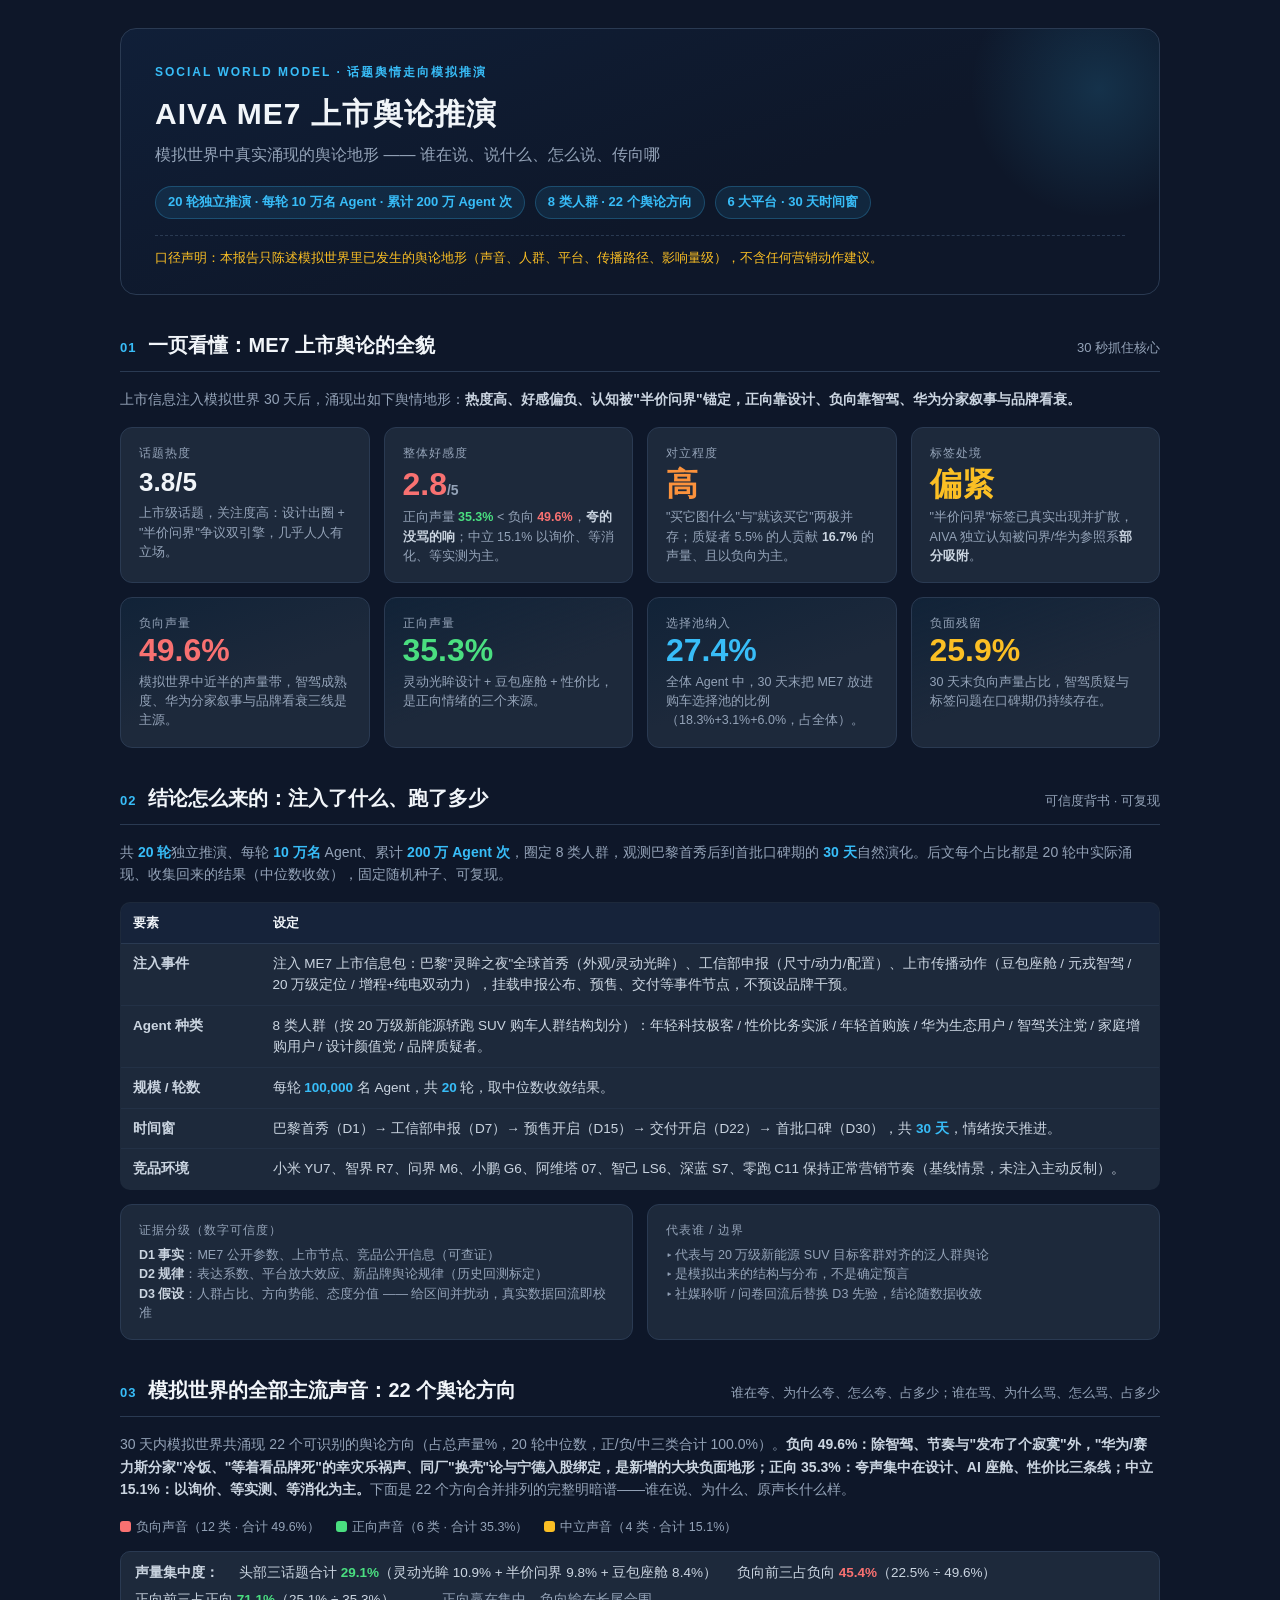
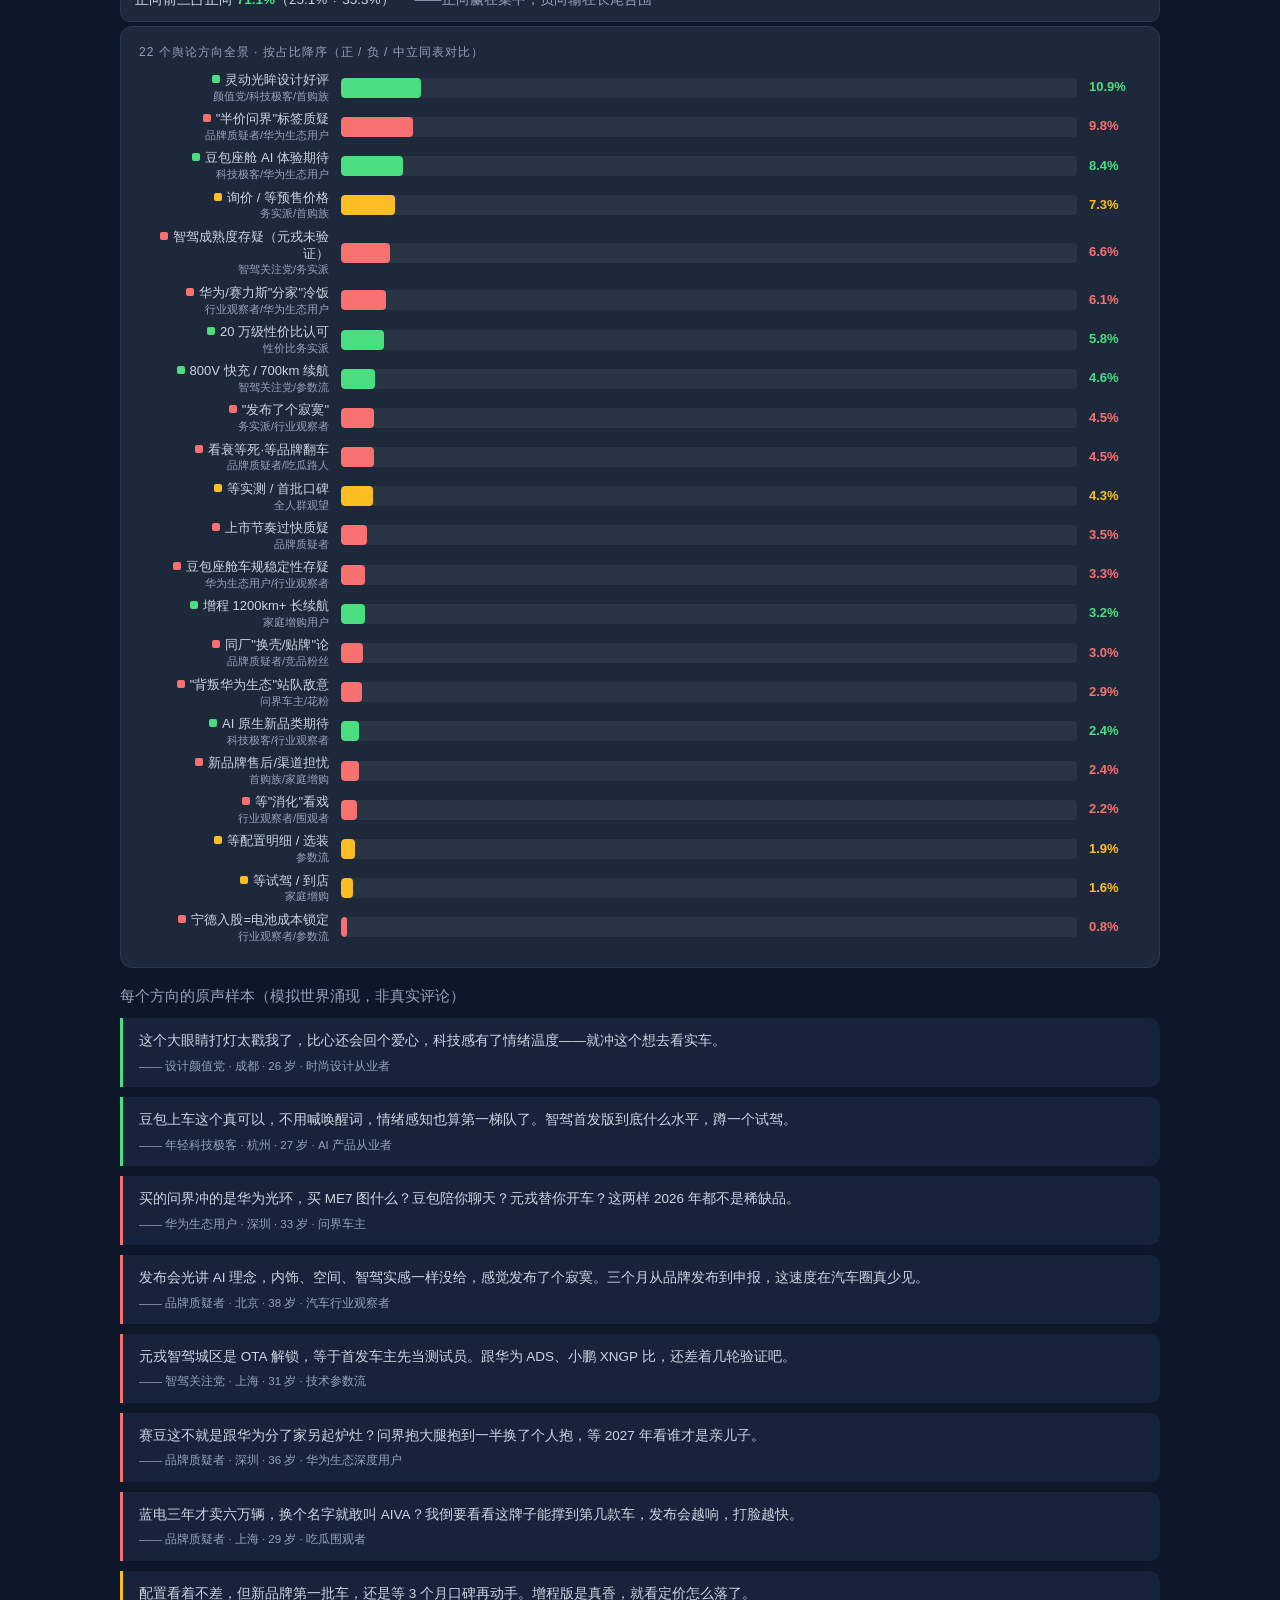
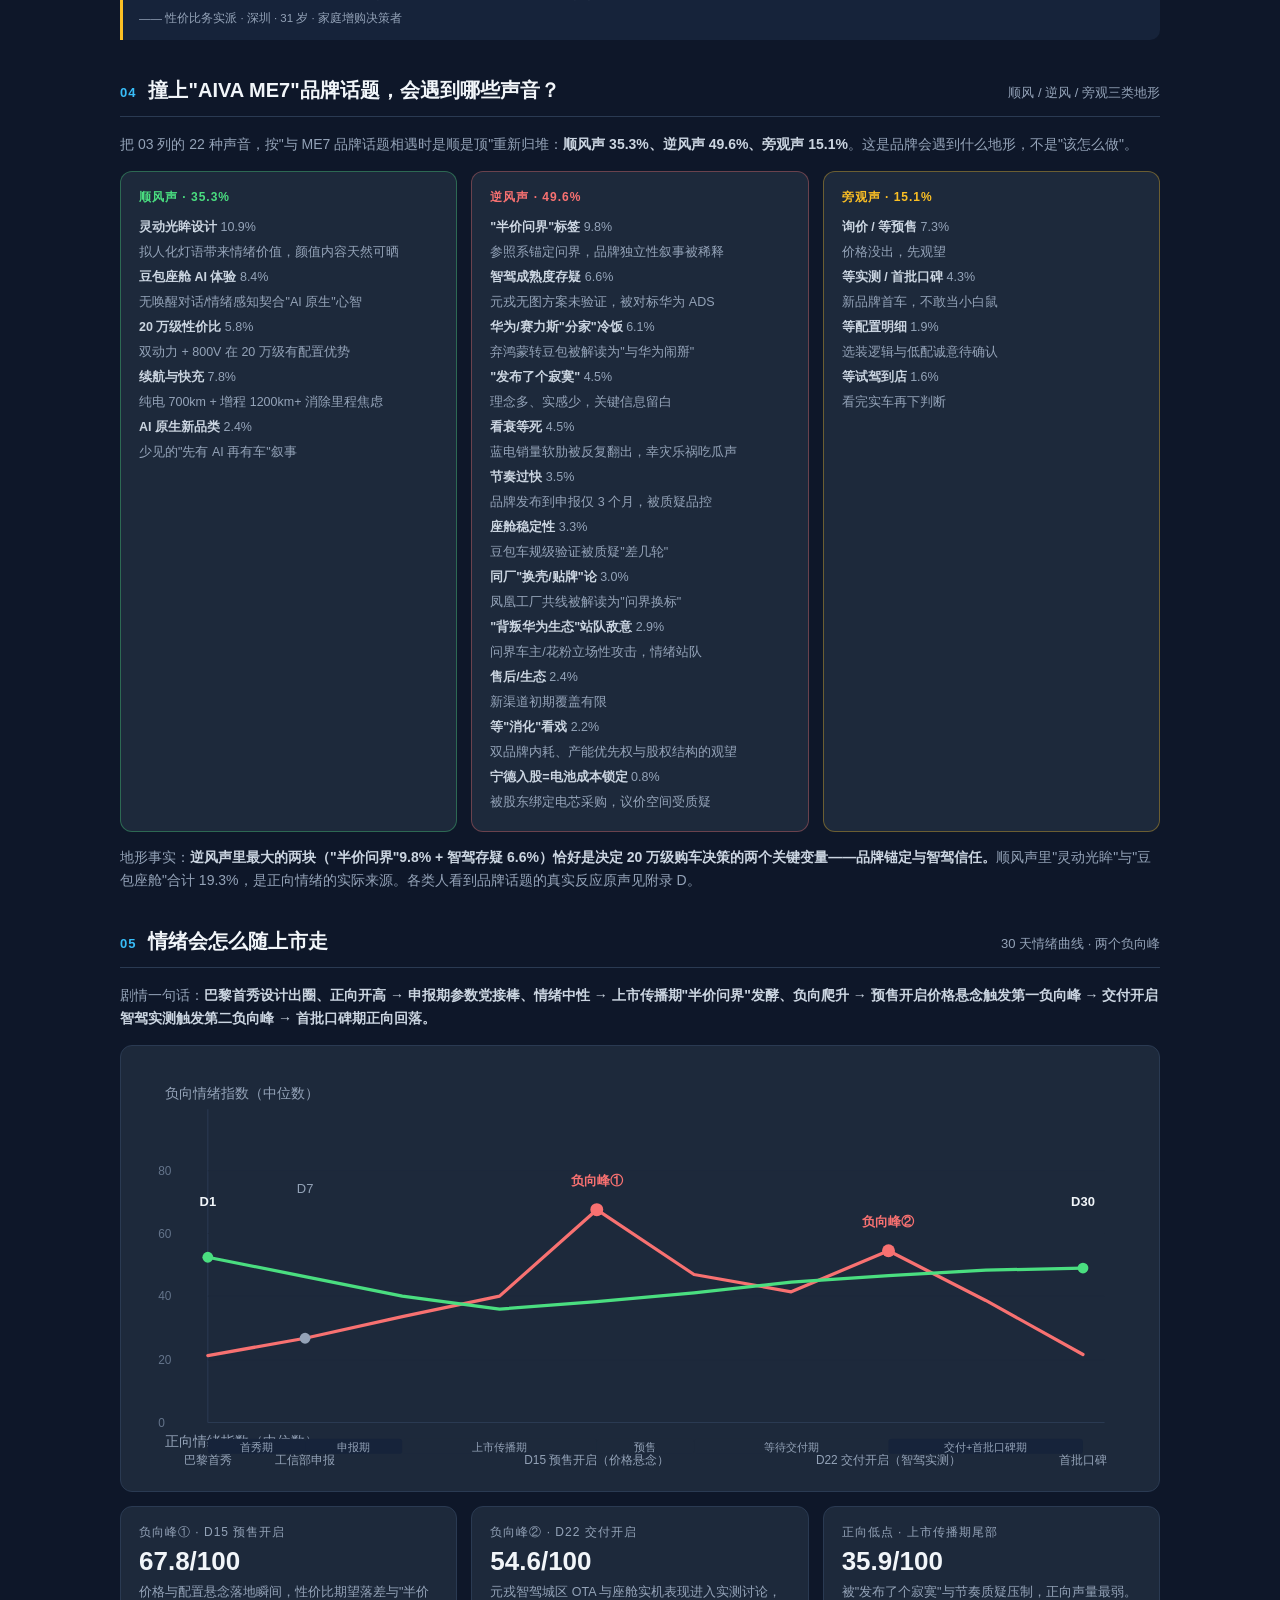
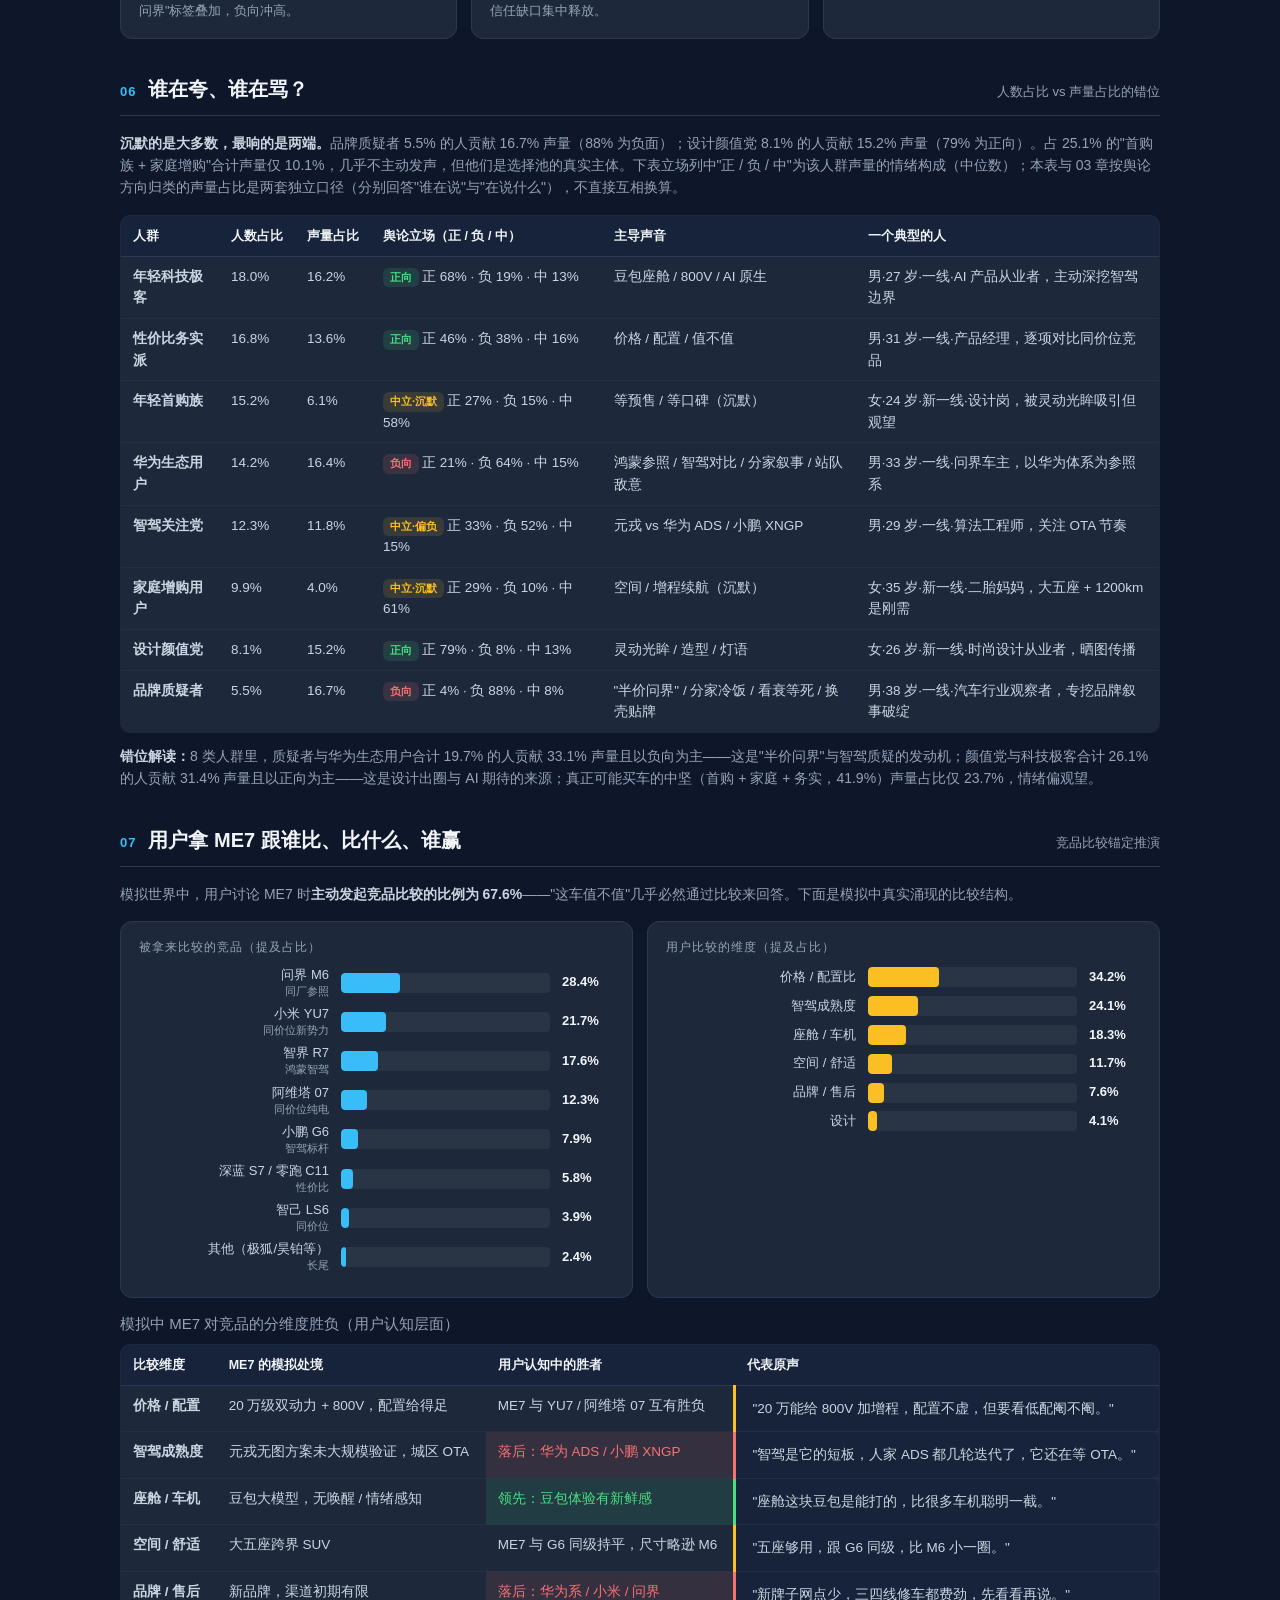
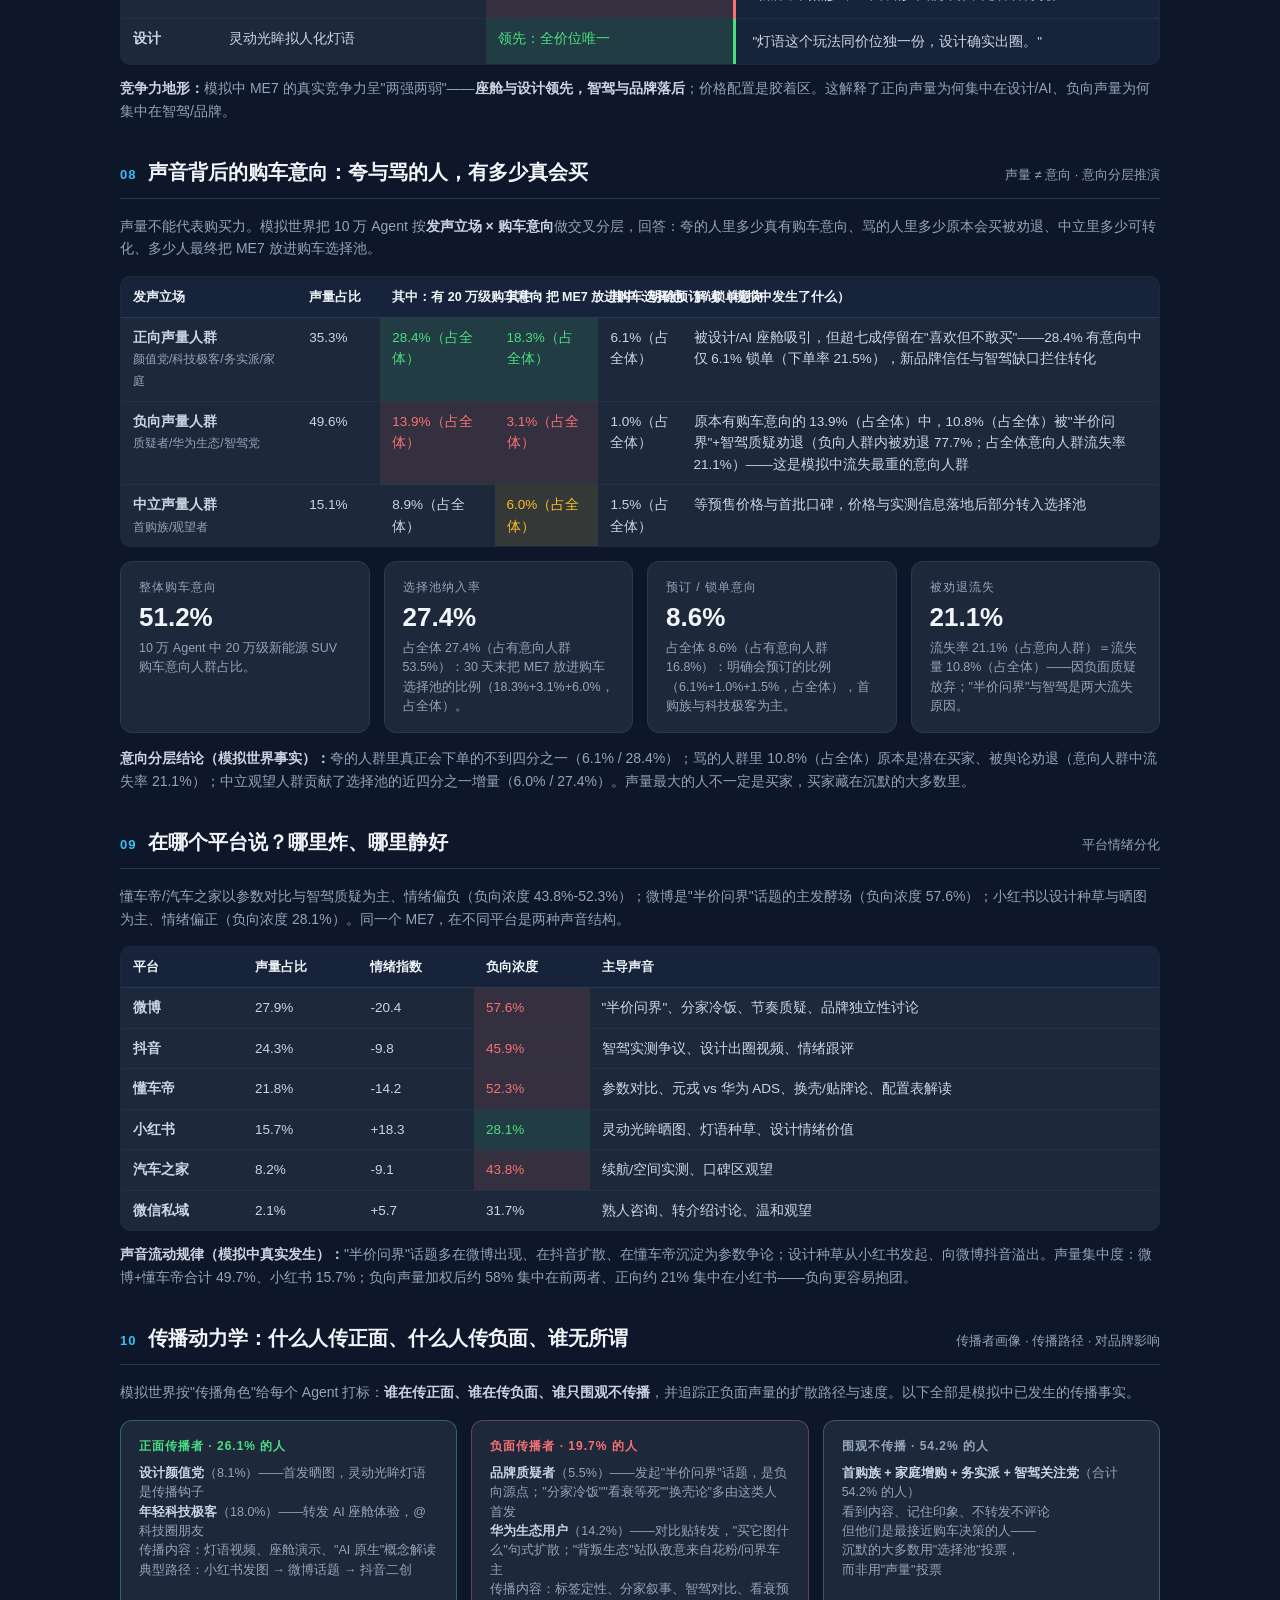
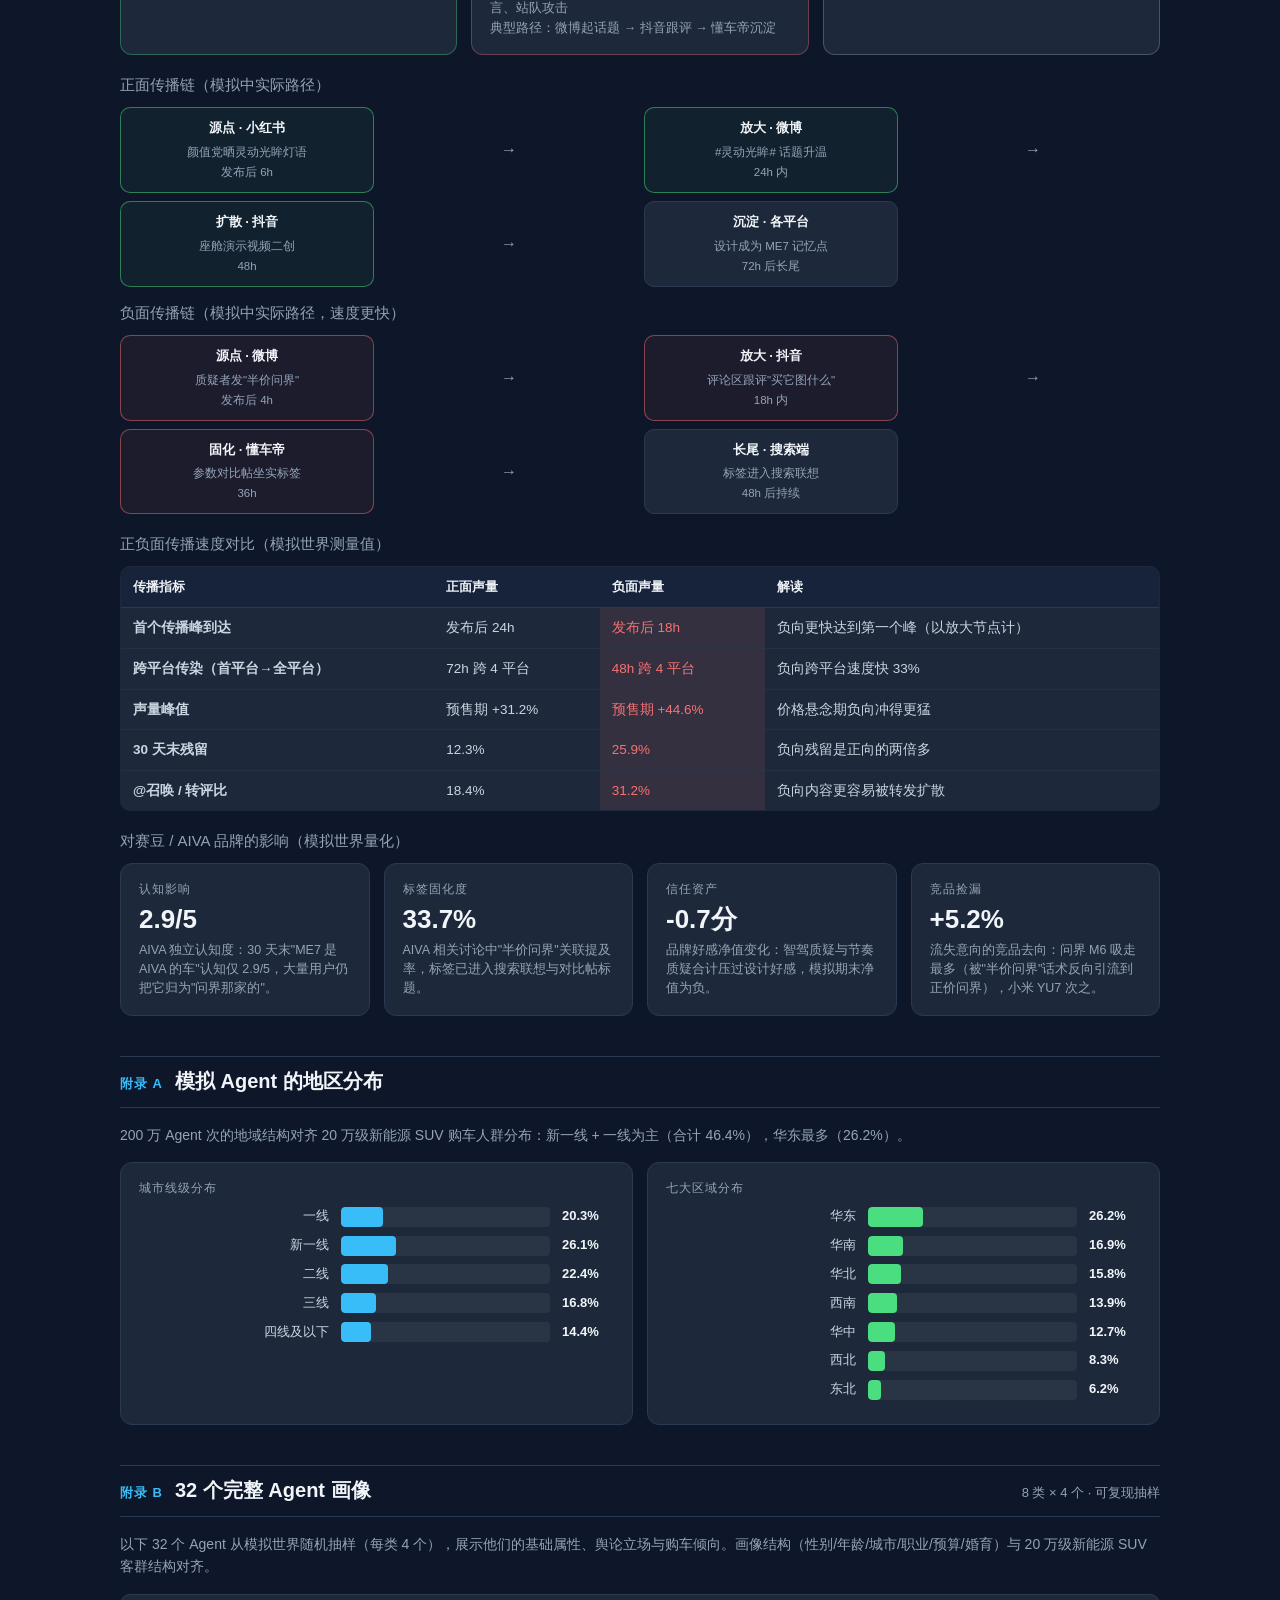
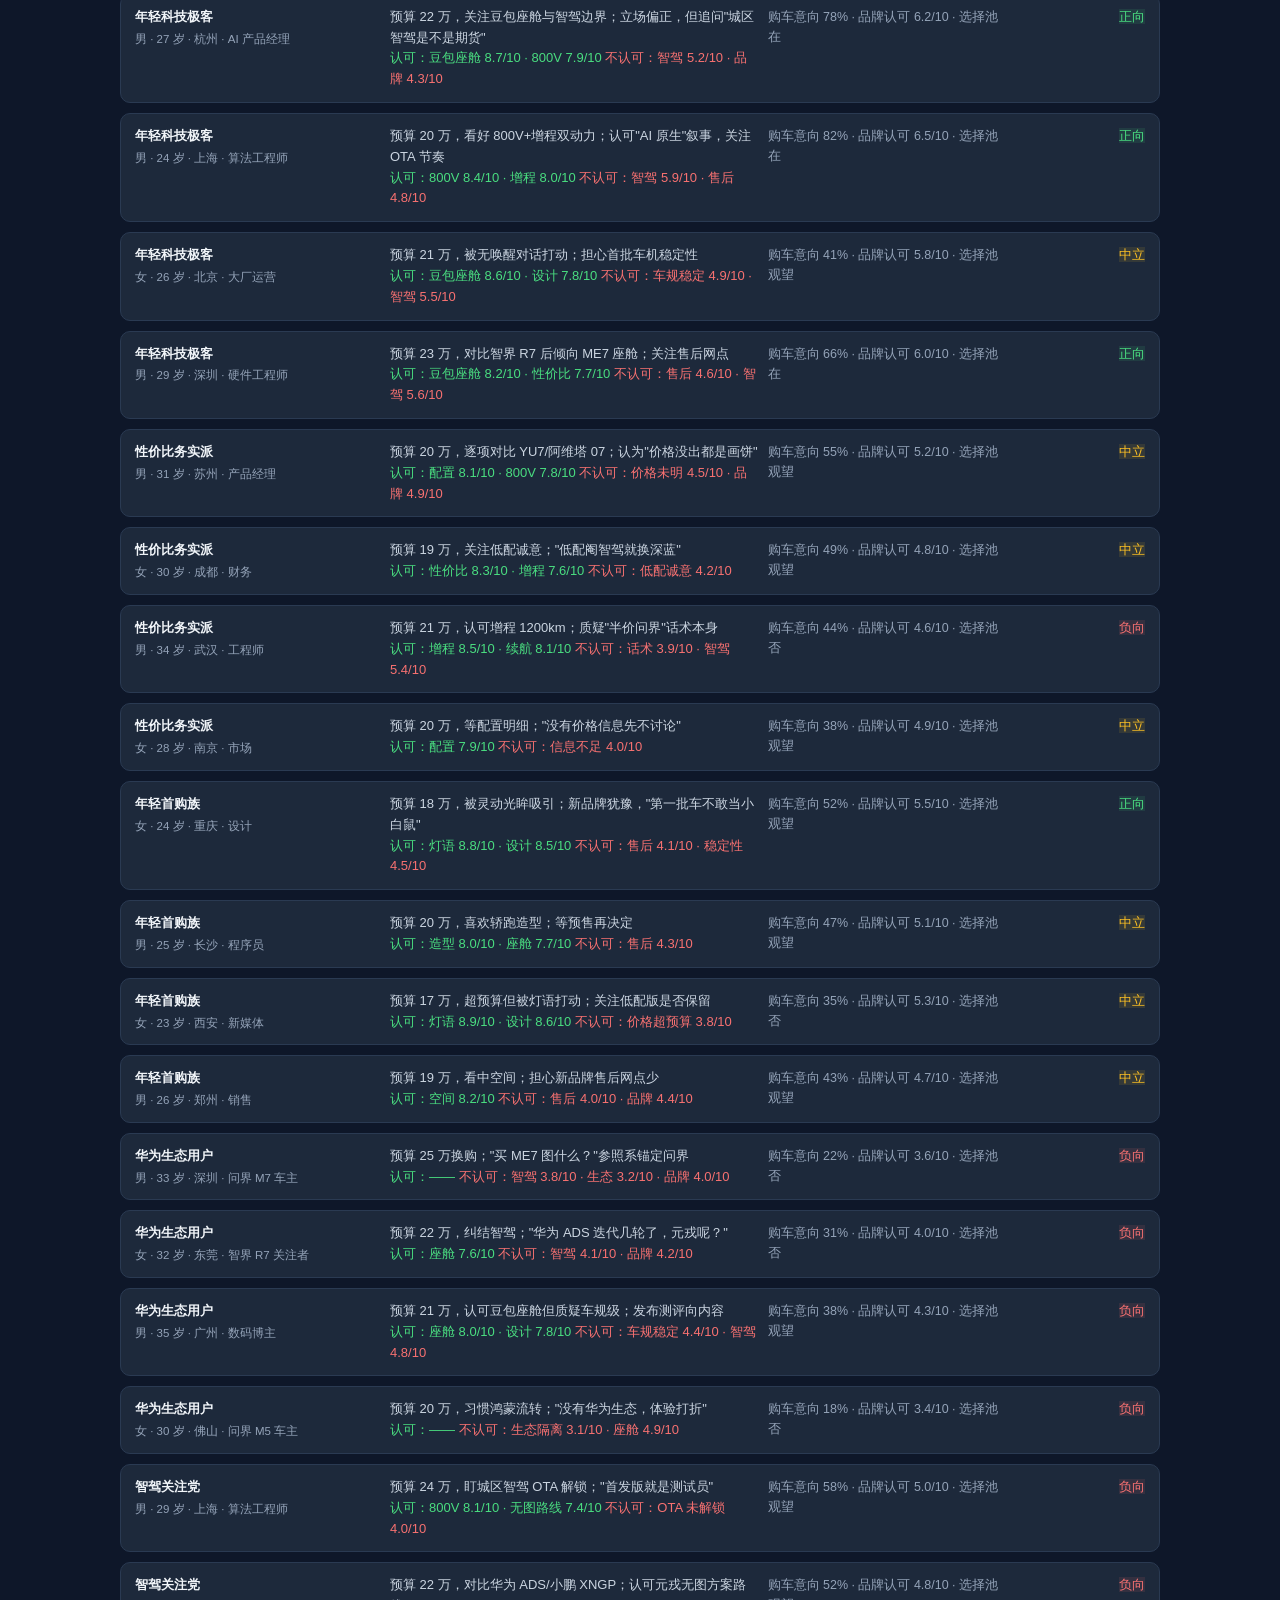
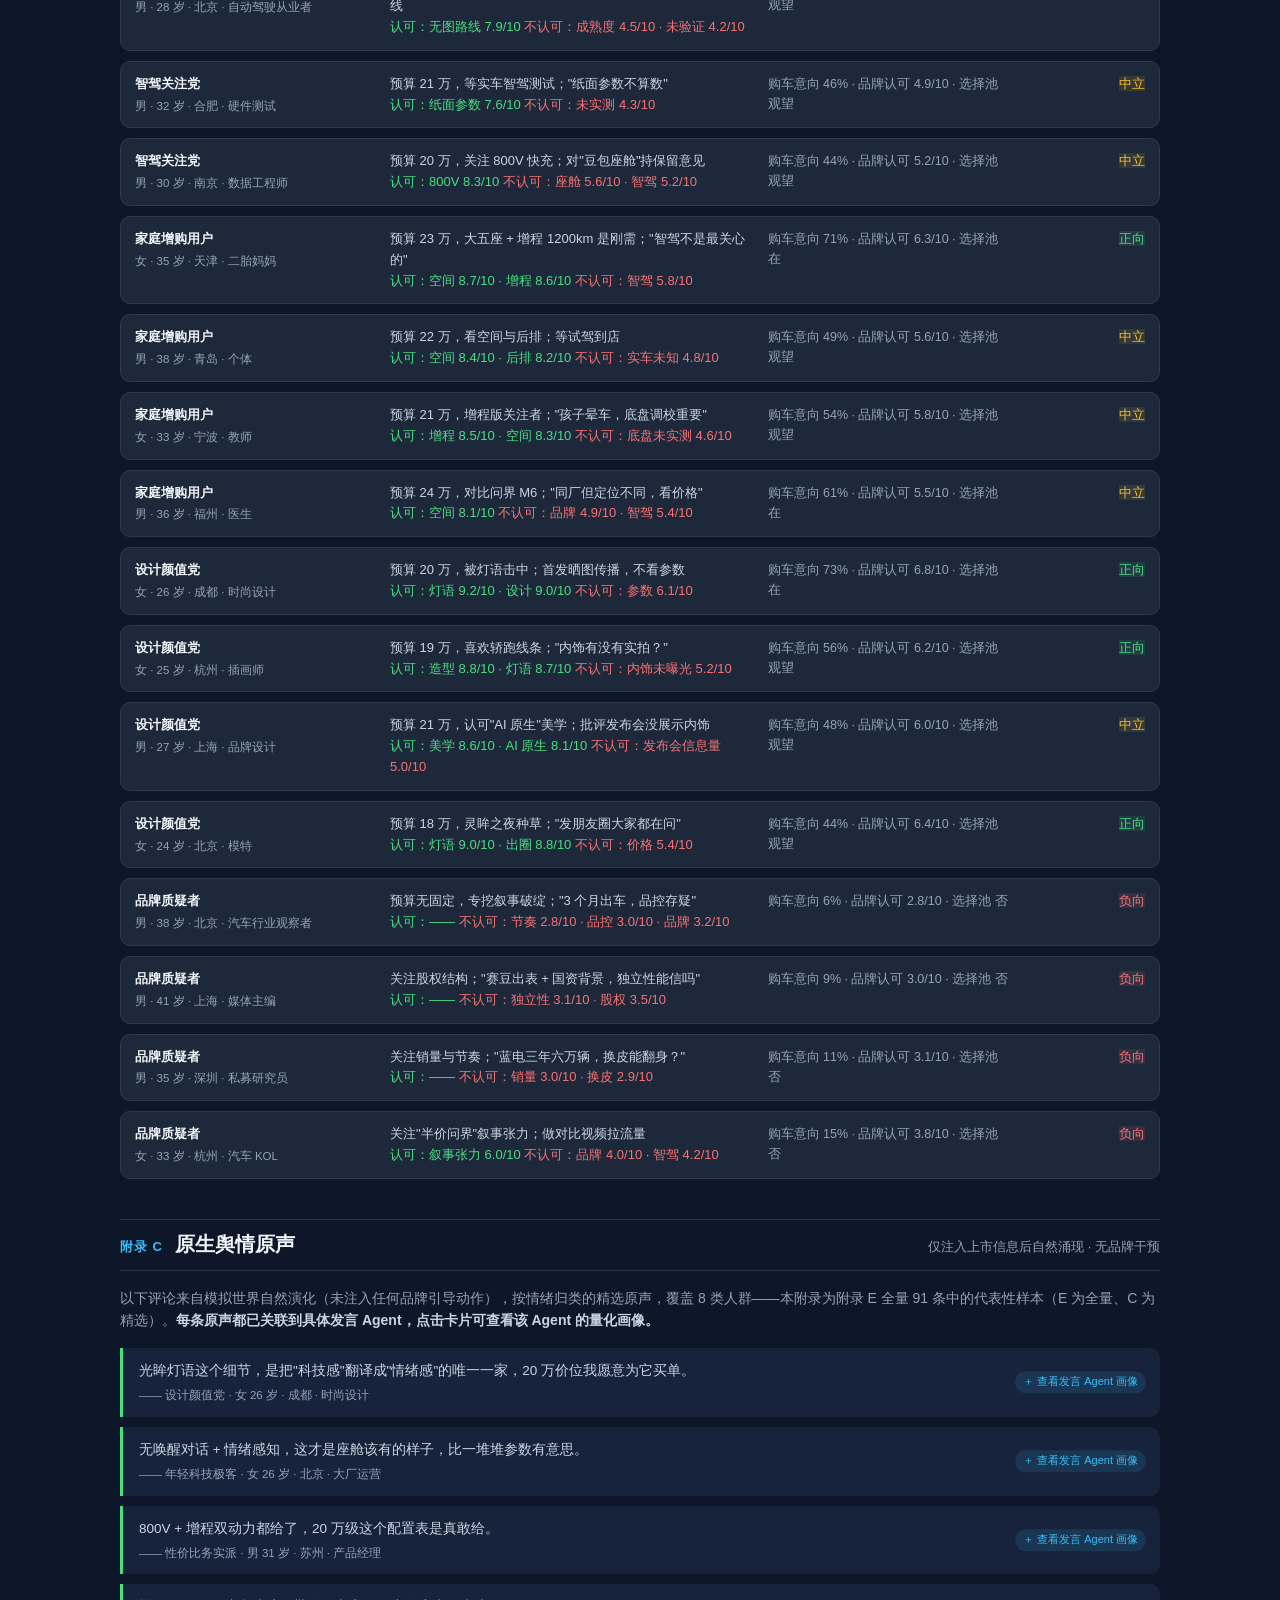
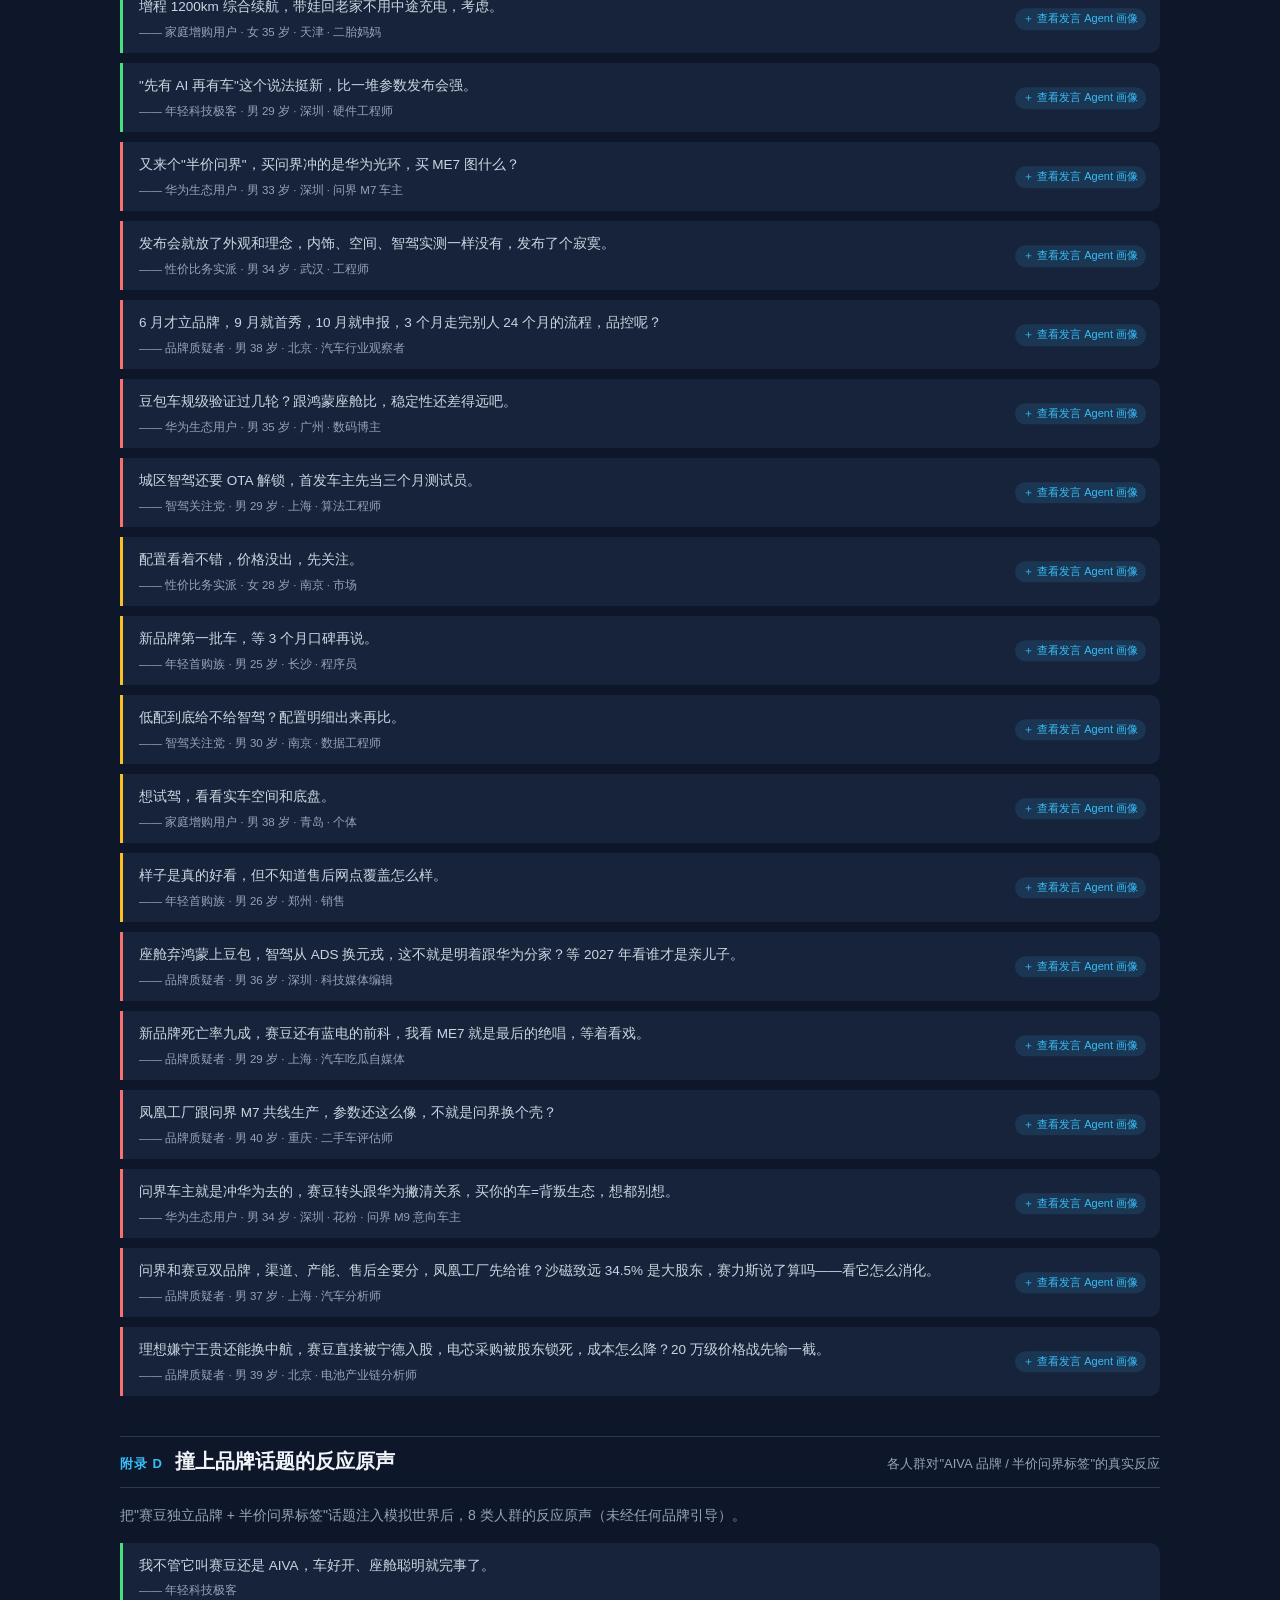
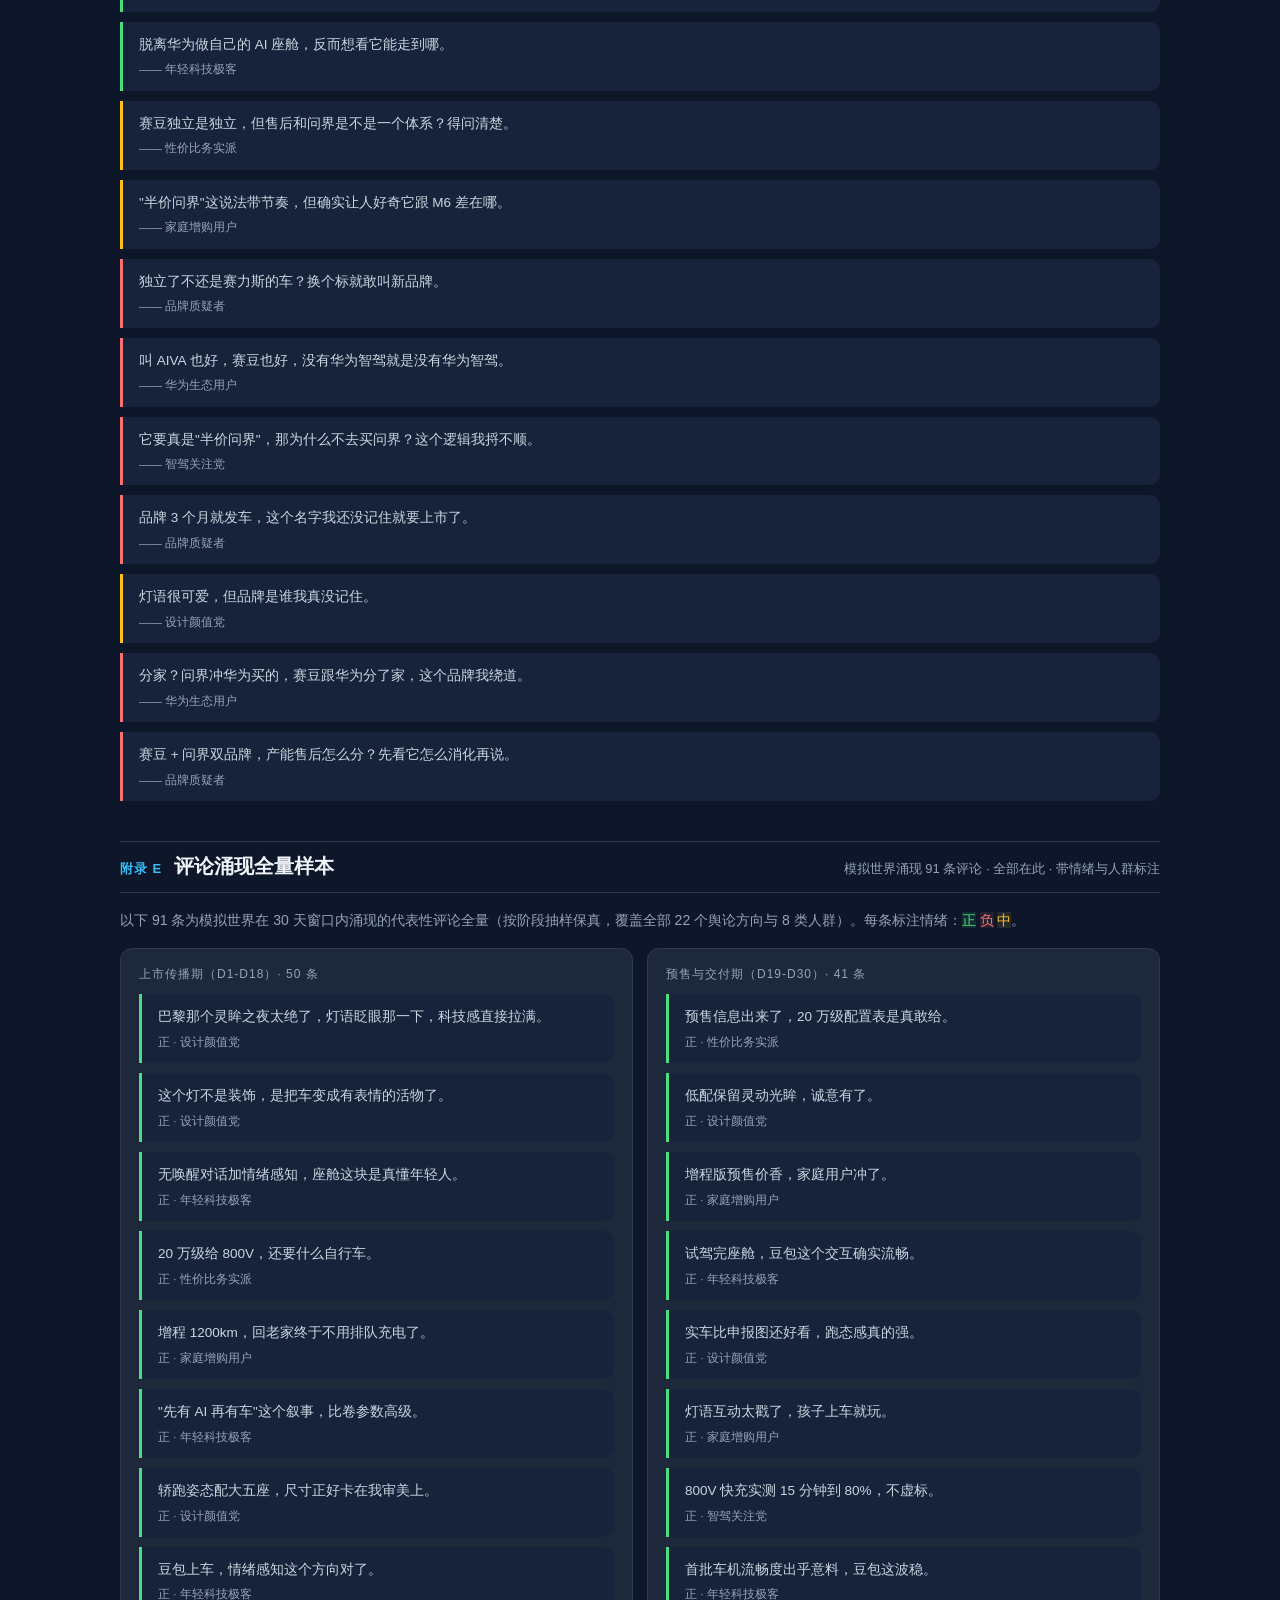
==== me7-launch-report.html @ 4b15049b "Add AIVA ME7 launch opinion simulation report" ====
<!DOCTYPE html>
<html lang="zh-CN">
<head>
<meta charset="UTF-8">
<meta name="viewport" content="width=device-width, initial-scale=1">
<title>AIVA ME7 上市舆论推演</title>
<link rel="icon" href="data:image/svg+xml,%3Csvg xmlns='http://www.w3.org/2000/svg' viewBox='0 0 32 32'%3E%3Crect width='32' height='32' rx='7' fill='%230E1729'/%3E%3Ccircle cx='16' cy='14' r='7' fill='none' stroke='%2338BDF8' stroke-width='2'/%3E%3Cpath d='M16 21v6M11 27h10' stroke='%234ADE80' stroke-width='2' stroke-linecap='round'/%3E%3C/svg%3E">
<style>
  :root{
    --bg:#0E1729; --panel:#1D293B; --panel2:#16233A; --border:#2A3A52;
    --blue:#38BDF8; --green:#4ADE80; --red:#F87171; --yellow:#FBBF24; --orange:#FB923C;
    --text:#CBD5E1; --weak:#94A3B8; --white:#F1F5F9;
  }
  *{margin:0;padding:0;box-sizing:border-box;}
  html{scroll-behavior:smooth;}
  body{background:var(--bg);color:var(--text);font-family:-apple-system,"PingFang SC","Microsoft YaHei",sans-serif;line-height:1.6;font-size:15px;-webkit-font-smoothing:antialiased;}
  .wrap{max-width:1080px;margin:0 auto;padding:28px 20px 60px;}
  /* ===== 头部 ===== */
  .hero{border:1px solid var(--border);border-radius:16px;background:linear-gradient(160deg,#101F38 0%,#0E1729 60%);padding:34px 34px 26px;position:relative;overflow:hidden;}
  .hero::after{content:"";position:absolute;right:-80px;top:-80px;width:280px;height:280px;border-radius:50%;background:radial-gradient(circle,rgba(56,189,248,.16) 0%,transparent 65%);}
  .hero .eyebrow{font-size:12px;letter-spacing:2px;color:var(--blue);font-weight:600;text-transform:uppercase;}
  .hero h1{font-size:30px;color:var(--white);font-weight:800;margin:8px 0 4px;letter-spacing:1px;}
  .hero .sub{font-size:16px;color:var(--weak);margin-bottom:16px;}
  .hero .meta{display:flex;flex-wrap:wrap;gap:10px;margin-top:18px;}
  .hero .meta span{background:rgba(56,189,248,.1);border:1px solid rgba(56,189,248,.25);color:var(--blue);font-size:13px;padding:5px 12px;border-radius:999px;font-weight:600;}
  .stance{margin-top:16px;border-top:1px dashed var(--border);padding-top:12px;font-size:13px;color:var(--yellow);}
  /* ===== 章节 ===== */
  .sec{margin-top:34px;}
  .sec-h{display:flex;align-items:baseline;gap:12px;border-bottom:1px solid var(--border);padding-bottom:10px;margin-bottom:16px;}
  .sec-h .no{font-size:13px;font-weight:700;color:var(--blue);letter-spacing:1px;}
  .sec-h h2{font-size:20px;color:var(--white);font-weight:700;}
  .sec-h .q{font-size:13px;color:var(--weak);margin-left:auto;text-align:right;}
  .lead{font-size:14px;color:var(--weak);margin-bottom:16px;}
  .lead b{color:var(--text);}
  /* ===== 卡片/网格 ===== */
  .grid{display:grid;gap:14px;}
  .g4{grid-template-columns:repeat(4,1fr);}
  .g3{grid-template-columns:repeat(3,1fr);}
  .g2{grid-template-columns:repeat(2,1fr);}
  .card{background:var(--panel);border:1px solid var(--border);border-radius:12px;padding:16px 18px;}
  .card .k{font-size:12px;color:var(--weak);letter-spacing:1px;}
  .card .v{font-size:26px;font-weight:800;color:var(--white);margin:4px 0 6px;line-height:1.2;}
  .card .v small{font-size:14px;font-weight:600;color:var(--weak);}
  .card .d{font-size:12.5px;color:var(--weak);line-height:1.55;}
  .card .d b{color:var(--text);}
  /* ===== 表格 ===== */
  table{width:100%;border-collapse:collapse;font-size:13.5px;background:var(--panel);border:1px solid var(--border);border-radius:10px;overflow:hidden;}
  .tblwrap{overflow-x:auto;-webkit-overflow-scrolling:touch;}
  .tblwrap table{min-width:640px;}
  @media(max-width:760px){.tblwrap table{min-width:560px;}}
  th{background:var(--panel2);color:var(--white);font-weight:600;padding:10px 12px;text-align:left;border-bottom:1px solid var(--border);font-size:12.5px;white-space:nowrap;}
  td{padding:9px 12px;border-bottom:1px solid rgba(42,58,82,.5);vertical-align:top;}
  tr:last-child td{border-bottom:none;}
  td .tag{display:inline-block;font-size:11px;padding:1px 8px;border-radius:999px;font-weight:600;}
  .t-g{color:var(--green);background:rgba(74,222,128,.1);}
  .t-r{color:var(--red);background:rgba(248,113,113,.1);}
  .t-y{color:var(--yellow);background:rgba(251,191,36,.1);}
  .t-b{color:var(--blue);background:rgba(56,189,248,.1);}
  /* ===== 条形图 ===== */
  .bar-row{display:grid;grid-template-columns:190px 1fr 52px;align-items:center;gap:12px;margin-bottom:8px;}
  .bar-row .lbl{font-size:13px;color:var(--text);text-align:right;line-height:1.3;}
  .bar-row .lbl small{display:block;color:var(--weak);font-size:11px;}
  .bar-track{background:rgba(255,255,255,.05);border-radius:4px;height:20px;position:relative;overflow:hidden;}
  .bar-fill{height:100%;border-radius:4px;}
  .bar-row .pct{font-size:13px;font-weight:700;color:var(--white);}
  .legend{display:flex;flex-wrap:wrap;gap:16px;margin:10px 0 14px;font-size:12.5px;color:var(--weak);}
  .legend i{display:inline-block;width:11px;height:11px;border-radius:3px;margin-right:5px;vertical-align:-1px;}
  /* ===== 情绪曲线 ===== */
  .chart-card{background:var(--panel);border:1px solid var(--border);border-radius:12px;padding:20px 22px 14px;overflow-x:auto;}
  .chart-card svg{display:block;width:100%;min-width:640px;height:auto;}
  /* ===== 原声 ===== */
  .quote{background:var(--panel2);border-left:3px solid var(--blue);border-radius:0 10px 10px 0;padding:12px 16px;margin:10px 0;font-size:13.5px;color:var(--text);}
  .quote .who{display:block;font-size:11.5px;color:var(--weak);margin-top:5px;}
  .quote.g{border-left-color:var(--green);}
  .quote.r{border-left-color:var(--red);}
  .quote.y{border-left-color:var(--yellow);}
  /* ===== 传播 ===== */
  .flow{display:grid;grid-template-columns:repeat(4,1fr);gap:8px;align-items:stretch;}
  .flow .node{background:var(--panel);border:1px solid var(--border);border-radius:10px;padding:10px 12px;font-size:12.5px;text-align:center;position:relative;}
  .flow .node b{display:block;color:var(--white);font-size:13px;margin-bottom:3px;}
  .flow .node span{color:var(--weak);font-size:11.5px;}
  .flow .arr{display:flex;align-items:center;justify-content:center;color:var(--weak);font-size:16px;font-weight:700;}
  .flow .node.hl-g{border-color:rgba(74,222,128,.5);background:rgba(74,222,128,.06);}
  .flow .node.hl-r{border-color:rgba(248,113,113,.5);background:rgba(248,113,113,.06);}
  /* ===== 附录 ===== */
  .appendix{margin-top:40px;border-top:1px solid var(--border);padding-top:8px;}
  .agent{display:grid;grid-template-columns:2fr 3fr 2fr 1fr;gap:10px;background:var(--panel);border:1px solid var(--border);border-radius:10px;padding:12px 14px;margin-bottom:10px;font-size:13px;}
  .agent .a1 b{color:var(--white);}
  .agent .a1 span{display:block;color:var(--weak);font-size:11.5px;margin-top:2px;}
  .agent .a2{color:var(--text);}
  .agent .a3{color:var(--weak);font-size:12.5px;}
  .agent .a4{text-align:right;}
  .footer{margin-top:48px;border-top:1px solid var(--border);padding-top:16px;font-size:12.5px;color:var(--weak);text-align:center;line-height:1.8;}
  .footer b{color:var(--yellow);}
  /* ===== 重点数字高亮（01/02） ===== */
  .hl-num{display:inline-block;font-size:32px;font-weight:800;line-height:1.1;}
  .hl-num.red{color:var(--red);} .hl-num.green{color:var(--green);}
  .hl-num.yellow{color:var(--yellow);} .hl-num.blue{color:var(--blue);}
  .hl-num small{font-size:13px;font-weight:600;color:var(--weak);}
  .bigcard{background:linear-gradient(160deg,rgba(56,189,248,.07) 0%,var(--panel) 55%);border:1px solid var(--border);border-radius:12px;padding:16px 18px;}
  .bigcard .k{font-size:12px;color:var(--weak);letter-spacing:1px;}
  .bigcard .d{font-size:12.5px;color:var(--weak);line-height:1.55;margin-top:4px;}
  .bigcard .d b{color:var(--text);}
  .metric{display:flex;align-items:baseline;gap:8px;flex-wrap:wrap;}
  .dot{display:inline-block;width:8px;height:8px;border-radius:2px;margin-right:5px;vertical-align:1px;}
  .dot.r{background:var(--red);} .dot.g{background:var(--green);} .dot.y{background:var(--yellow);}
  /* ===== 立场小标签（06） ===== */
  .st{display:inline-block;font-size:11px;padding:1px 7px;border-radius:6px;font-weight:600;margin-right:3px;white-space:nowrap;}
  .st-g{color:var(--green);background:rgba(74,222,128,.12);}
  .st-r{color:var(--red);background:rgba(248,113,113,.12);}
  .st-y{color:var(--yellow);background:rgba(251,191,36,.12);}
  /* ===== 可点击 Agent 卡（附录C） ===== */
  details.q-card{background:var(--panel2);border-left:3px solid var(--blue);border-radius:0 10px 10px 0;margin:10px 0;}
  details.q-card.g{border-left-color:var(--green);}
  details.q-card.r{border-left-color:var(--red);}
  details.q-card.y{border-left-color:var(--yellow);}
  details.q-card summary{cursor:pointer;padding:12px 16px;font-size:13.5px;color:var(--text);list-style:none;position:relative;}
  details.q-card summary::-webkit-details-marker{display:none;}
  details.q-card summary::after{content:"＋ 查看发言 Agent 画像";position:absolute;right:14px;top:50%;transform:translateY(-50%);font-size:11px;color:var(--blue);background:rgba(56,189,248,.12);padding:2px 8px;border-radius:999px;white-space:nowrap;}
  details.q-card[open] summary::after{content:"收起 ↑";}
  details.q-card .who{display:block;font-size:11.5px;color:var(--weak);margin-top:5px;padding-right:120px;}
  details.q-card .agent-box{border-top:1px solid var(--border);margin:0 14px 12px;padding-top:10px;}
  details.q-card .ag{font-size:13px;color:var(--white);font-weight:700;margin-bottom:8px;}
  details.q-card .ag span{color:var(--weak);font-weight:400;font-size:12px;}
  details.q-card .agrid{display:grid;grid-template-columns:1fr 1fr;gap:5px 16px;font-size:12px;color:var(--weak);line-height:1.5;}
  details.q-card .agrid b{color:var(--text);}
  details.q-card .agrid .full{grid-column:1/-1;}
  details.q-card .pos{color:var(--green);} details.q-card .neg{color:var(--red);} details.q-card .neu{color:var(--yellow);}
  @media(max-width:760px){
    .g4{grid-template-columns:repeat(2,1fr);}
    .g3{grid-template-columns:1fr;}
    .g2{grid-template-columns:1fr;}
    .bar-row{grid-template-columns:120px 1fr 44px;gap:8px;}
    .bar-row .lbl{font-size:12px;text-align:left;}
    .flow{grid-template-columns:1fr 1fr;}
    .flow .arr{transform:rotate(90deg);}
    .agent{grid-template-columns:1fr;gap:6px;}
    .agent .a4{text-align:left;}
    .hero h1{font-size:23px;}
    .sec-h{flex-wrap:wrap;}
    .sec-h .q{width:100%;text-align:left;margin-top:2px;}
  }
</style>
</head>
<body>
<div class="wrap">

<!-- ===== 头部 ===== -->
<div class="hero">
  <div class="eyebrow">SOCIAL WORLD MODEL · 话题舆情走向模拟推演</div>
  <h1>AIVA ME7 上市舆论推演</h1>
  <div class="sub">模拟世界中真实涌现的舆论地形 —— 谁在说、说什么、怎么说、传向哪</div>
  <div class="meta">
    <span>20 轮独立推演 · 每轮 10 万名 Agent · 累计 200 万 Agent 次</span>
    <span>8 类人群 · 22 个舆论方向</span>
    <span>6 大平台 · 30 天时间窗</span>
  </div>
  <div class="stance">口径声明：本报告只陈述模拟世界里已发生的舆论地形（声音、人群、平台、传播路径、影响量级），不含任何营销动作建议。</div>
</div>

<!-- ===== 01 一页看懂 ===== -->
<div class="sec">
  <div class="sec-h">
    <span class="no">01</span><h2>一页看懂：ME7 上市舆论的全貌</h2>
    <span class="q">30 秒抓住核心</span>
  </div>
  <div class="lead">上市信息注入模拟世界 30 天后，涌现出如下舆情地形：<b>热度高、好感偏负、认知被"半价问界"锚定，正向靠设计、负向靠智驾、华为分家叙事与品牌看衰。</b></div>
  <div class="grid g4">
    <div class="card"><div class="k">话题热度</div><div class="v">3.8<span>/5</span></div><div class="d">上市级话题，关注度高：设计出圈 + "半价问界"争议双引擎，几乎人人有立场。</div></div>
    <div class="card"><div class="k">整体好感度</div><div class="v"><span class="hl-num red">2.8<small>/5</small></span></div><div class="d">正向声量 <b class="pos" style="color:var(--green);">35.3%</b> &lt; 负向 <b class="neg" style="color:var(--red);">49.6%</b>，<b>夸的没骂的响</b>；中立 15.1% 以询价、等消化、等实测为主。</div></div>
    <div class="card"><div class="k">对立程度</div><div class="v"><span class="hl-num orange" style="color:var(--orange);">高</span></div><div class="d">"买它图什么"与"就该买它"两极并存；质疑者 5.5% 的人贡献 <b>16.7%</b> 的声量、且以负向为主。</div></div>
    <div class="card"><div class="k">标签处境</div><div class="v"><span class="hl-num yellow">偏紧</span></div><div class="d">"半价问界"标签已真实出现并扩散，AIVA 独立认知被问界/华为参照系<b>部分吸附</b>。</div></div>
  </div>
  <div class="grid g4" style="margin-top:14px;">
    <div class="bigcard"><div class="k">负向声量</div><div class="metric"><span class="hl-num red">49.6%</span></div><div class="d">模拟世界中近半的声量带，智驾成熟度、华为分家叙事与品牌看衰三线是主源。</div></div>
    <div class="bigcard"><div class="k">正向声量</div><div class="metric"><span class="hl-num green">35.3%</span></div><div class="d">灵动光眸设计 + 豆包座舱 + 性价比，是正向情绪的三个来源。</div></div>
    <div class="bigcard"><div class="k">选择池纳入</div><div class="metric"><span class="hl-num blue">27.4%</span></div><div class="d">全体 Agent 中，30 天末把 ME7 放进购车选择池的比例（18.3%+3.1%+6.0%，占全体）。</div></div>
    <div class="bigcard"><div class="k">负面残留</div><div class="metric"><span class="hl-num yellow">25.9%</span></div><div class="d">30 天末负向声量占比，智驾质疑与标签问题在口碑期仍持续存在。</div></div>
  </div>
</div>

<!-- ===== 02 结论怎么来的 ===== -->
<div class="sec">
  <div class="sec-h">
    <span class="no">02</span><h2>结论怎么来的：注入了什么、跑了多少</h2>
    <span class="q">可信度背书 · 可复现</span>
  </div>
  <div class="lead">共 <b style="color:var(--blue);">20 轮</b>独立推演、每轮 <b style="color:var(--blue);">10 万名</b> Agent、累计 <b style="color:var(--blue);">200 万 Agent 次</b>，圈定 8 类人群，观测巴黎首秀后到首批口碑期的 <b style="color:var(--blue);">30 天</b>自然演化。后文每个占比都是 20 轮中实际涌现、收集回来的结果（中位数收敛），固定随机种子、可复现。</div>
  <div class="tblwrap"><table>
    <tr><th style="width:140px;">要素</th><th>设定</th></tr>
    <tr><td><b>注入事件</b></td><td>注入 ME7 上市信息包：巴黎"灵眸之夜"全球首秀（外观/灵动光眸）、工信部申报（尺寸/动力/配置）、上市传播动作（豆包座舱 / 元戎智驾 / 20 万级定位 / 增程+纯电双动力），挂载申报公布、预售、交付等事件节点，不预设品牌干预。</td></tr>
    <tr><td><b>Agent 种类</b></td><td>8 类人群（按 20 万级新能源轿跑 SUV 购车人群结构划分）：年轻科技极客 / 性价比务实派 / 年轻首购族 / 华为生态用户 / 智驾关注党 / 家庭增购用户 / 设计颜值党 / 品牌质疑者。</td></tr>
    <tr><td><b>规模 / 轮数</b></td><td>每轮 <b style="color:var(--blue);">100,000</b> 名 Agent，共 <b style="color:var(--blue);">20</b> 轮，取中位数收敛结果。</td></tr>
    <tr><td><b>时间窗</b></td><td>巴黎首秀（D1）→ 工信部申报（D7）→ 预售开启（D15）→ 交付开启（D22）→ 首批口碑（D30），共 <b style="color:var(--blue);">30 天</b>，情绪按天推进。</td></tr>
    <tr><td><b>竞品环境</b></td><td>小米 YU7、智界 R7、问界 M6、小鹏 G6、阿维塔 07、智己 LS6、深蓝 S7、零跑 C11 保持正常营销节奏（基线情景，未注入主动反制）。</td></tr>
  </table></div>
  <div class="grid g2" style="margin-top:14px;">
    <div class="card"><div class="k">证据分级（数字可信度）</div><div class="d" style="margin-top:6px;">
      <b>D1 事实</b>：ME7 公开参数、上市节点、竞品公开信息（可查证）<br>
      <b>D2 规律</b>：表达系数、平台放大效应、新品牌舆论规律（历史回测标定）<br>
      <b>D3 假设</b>：人群占比、方向势能、态度分值 —— 给区间并扰动，真实数据回流即校准
    </div></div>
    <div class="card"><div class="k">代表谁 / 边界</div><div class="d" style="margin-top:6px;">
      ▸ 代表与 20 万级新能源 SUV 目标客群对齐的泛人群舆论<br>
      ▸ 是模拟出来的结构与分布，不是确定预言<br>
      ▸ 社媒聆听 / 问卷回流后替换 D3 先验，结论随数据收敛
    </div></div>
  </div>
  </div>

<!-- ===== 03 主流声音全景 ===== -->
<div class="sec">
  <div class="sec-h">
    <span class="no">03</span><h2>模拟世界的全部主流声音：22 个舆论方向</h2>
    <span class="q">谁在夸、为什么夸、怎么夸、占多少；谁在骂、为什么骂、怎么骂、占多少</span>
  </div>
  <div class="lead">30 天内模拟世界共涌现 22 个可识别的舆论方向（占总声量%，20 轮中位数，正/负/中三类合计 100.0%）。<b>负向 49.6%：除智驾、节奏与"发布了个寂寞"外，"华为/赛力斯分家"冷饭、"等着看品牌死"的幸灾乐祸声、同厂"换壳"论与宁德入股绑定，是新增的大块负面地形；正向 35.3%：夸声集中在设计、AI 座舱、性价比三条线；中立 15.1%：以询价、等实测、等消化为主。</b>下面是 22 个方向合并排列的完整明暗谱——谁在说、为什么、原声长什么样。</div>

  <div class="legend">
    <span><i style="background:var(--red);"></i>负向声音（12 类 · 合计 49.6%）</span>
    <span><i style="background:var(--green);"></i>正向声音（6 类 · 合计 35.3%）</span>
    <span><i style="background:var(--yellow);"></i>中立声音（4 类 · 合计 15.1%）</span>
  </div>

  <div style="margin:12px 0 4px;padding:10px 14px;background:var(--panel);border:1px solid var(--border);border-radius:10px;display:flex;flex-wrap:wrap;gap:6px 20px;align-items:baseline;font-size:13.5px;line-height:1.6;">
    <b style="color:var(--text);">声量集中度：</b>
    <span>头部三话题合计 <b style="color:var(--green);">29.1%</b>（灵动光眸 10.9% + 半价问界 9.8% + 豆包座舱 8.4%）</span>
    <span>负向前三占负向 <b style="color:var(--red);">45.4%</b>（22.5% ÷ 49.6%）</span>
    <span>正向前三占正向 <b style="color:var(--green);">71.1%</b>（25.1% ÷ 35.3%）</span>
    <span style="color:var(--weak);">——正向赢在集中，负向输在长尾合围</span>
  </div>

  <div class="card">
    <div class="k" style="margin-bottom:10px;">22 个舆论方向全景 · 按占比降序（正 / 负 / 中立同表对比）</div>
    <div class="bar-row"><div class="lbl"><span class="dot g"></span>灵动光眸设计好评<small>颜值党/科技极客/首购族</small></div><div class="bar-track"><div class="bar-fill" style="width:10.9%;background:var(--green);"></div></div><div class="pct" style="color:var(--green);">10.9%</div></div>
    <div class="bar-row"><div class="lbl"><span class="dot r"></span>"半价问界"标签质疑<small>品牌质疑者/华为生态用户</small></div><div class="bar-track"><div class="bar-fill" style="width:9.8%;background:var(--red);"></div></div><div class="pct" style="color:var(--red);">9.8%</div></div>
    <div class="bar-row"><div class="lbl"><span class="dot g"></span>豆包座舱 AI 体验期待<small>科技极客/华为生态用户</small></div><div class="bar-track"><div class="bar-fill" style="width:8.4%;background:var(--green);"></div></div><div class="pct" style="color:var(--green);">8.4%</div></div>
    <div class="bar-row"><div class="lbl"><span class="dot y"></span>询价 / 等预售价格<small>务实派/首购族</small></div><div class="bar-track"><div class="bar-fill" style="width:7.3%;background:var(--yellow);"></div></div><div class="pct" style="color:var(--yellow);">7.3%</div></div>
    <div class="bar-row"><div class="lbl"><span class="dot r"></span>智驾成熟度存疑（元戎未验证）<small>智驾关注党/务实派</small></div><div class="bar-track"><div class="bar-fill" style="width:6.6%;background:var(--red);"></div></div><div class="pct" style="color:var(--red);">6.6%</div></div>
    <div class="bar-row"><div class="lbl"><span class="dot r"></span>华为/赛力斯"分家"冷饭<small>行业观察者/华为生态用户</small></div><div class="bar-track"><div class="bar-fill" style="width:6.1%;background:var(--red);"></div></div><div class="pct" style="color:var(--red);">6.1%</div></div>
    <div class="bar-row"><div class="lbl"><span class="dot g"></span>20 万级性价比认可<small>性价比务实派</small></div><div class="bar-track"><div class="bar-fill" style="width:5.8%;background:var(--green);"></div></div><div class="pct" style="color:var(--green);">5.8%</div></div>
    <div class="bar-row"><div class="lbl"><span class="dot g"></span>800V 快充 / 700km 续航<small>智驾关注党/参数流</small></div><div class="bar-track"><div class="bar-fill" style="width:4.6%;background:var(--green);"></div></div><div class="pct" style="color:var(--green);">4.6%</div></div>
    <div class="bar-row"><div class="lbl"><span class="dot r"></span>"发布了个寂寞"<small>务实派/行业观察者</small></div><div class="bar-track"><div class="bar-fill" style="width:4.5%;background:var(--red);"></div></div><div class="pct" style="color:var(--red);">4.5%</div></div>
    <div class="bar-row"><div class="lbl"><span class="dot r"></span>看衰等死·等品牌翻车<small>品牌质疑者/吃瓜路人</small></div><div class="bar-track"><div class="bar-fill" style="width:4.5%;background:var(--red);"></div></div><div class="pct" style="color:var(--red);">4.5%</div></div>
    <div class="bar-row"><div class="lbl"><span class="dot y"></span>等实测 / 首批口碑<small>全人群观望</small></div><div class="bar-track"><div class="bar-fill" style="width:4.3%;background:var(--yellow);"></div></div><div class="pct" style="color:var(--yellow);">4.3%</div></div>
    <div class="bar-row"><div class="lbl"><span class="dot r"></span>上市节奏过快质疑<small>品牌质疑者</small></div><div class="bar-track"><div class="bar-fill" style="width:3.5%;background:var(--red);"></div></div><div class="pct" style="color:var(--red);">3.5%</div></div>
    <div class="bar-row"><div class="lbl"><span class="dot r"></span>豆包座舱车规稳定性存疑<small>华为生态用户/行业观察者</small></div><div class="bar-track"><div class="bar-fill" style="width:3.3%;background:var(--red);"></div></div><div class="pct" style="color:var(--red);">3.3%</div></div>
    <div class="bar-row"><div class="lbl"><span class="dot g"></span>增程 1200km+ 长续航<small>家庭增购用户</small></div><div class="bar-track"><div class="bar-fill" style="width:3.2%;background:var(--green);"></div></div><div class="pct" style="color:var(--green);">3.2%</div></div>
    <div class="bar-row"><div class="lbl"><span class="dot r"></span>同厂"换壳/贴牌"论<small>品牌质疑者/竞品粉丝</small></div><div class="bar-track"><div class="bar-fill" style="width:3.0%;background:var(--red);"></div></div><div class="pct" style="color:var(--red);">3.0%</div></div>
    <div class="bar-row"><div class="lbl"><span class="dot r"></span>"背叛华为生态"站队敌意<small>问界车主/花粉</small></div><div class="bar-track"><div class="bar-fill" style="width:2.9%;background:var(--red);"></div></div><div class="pct" style="color:var(--red);">2.9%</div></div>
    <div class="bar-row"><div class="lbl"><span class="dot g"></span>AI 原生新品类期待<small>科技极客/行业观察者</small></div><div class="bar-track"><div class="bar-fill" style="width:2.4%;background:var(--green);"></div></div><div class="pct" style="color:var(--green);">2.4%</div></div>
    <div class="bar-row"><div class="lbl"><span class="dot r"></span>新品牌售后/渠道担忧<small>首购族/家庭增购</small></div><div class="bar-track"><div class="bar-fill" style="width:2.4%;background:var(--red);"></div></div><div class="pct" style="color:var(--red);">2.4%</div></div>
    <div class="bar-row"><div class="lbl"><span class="dot r"></span>等"消化"看戏<small>行业观察者/围观者</small></div><div class="bar-track"><div class="bar-fill" style="width:2.2%;background:var(--red);"></div></div><div class="pct" style="color:var(--red);">2.2%</div></div>
    <div class="bar-row"><div class="lbl"><span class="dot y"></span>等配置明细 / 选装<small>参数流</small></div><div class="bar-track"><div class="bar-fill" style="width:1.9%;background:var(--yellow);"></div></div><div class="pct" style="color:var(--yellow);">1.9%</div></div>
    <div class="bar-row"><div class="lbl"><span class="dot y"></span>等试驾 / 到店<small>家庭增购</small></div><div class="bar-track"><div class="bar-fill" style="width:1.6%;background:var(--yellow);"></div></div><div class="pct" style="color:var(--yellow);">1.6%</div></div>
    <div class="bar-row"><div class="lbl"><span class="dot r"></span>宁德入股=电池成本锁定<small>行业观察者/参数流</small></div><div class="bar-track"><div class="bar-fill" style="width:0.8%;background:var(--red);"></div></div><div class="pct" style="color:var(--red);">0.8%</div></div>
  </div>

  <div style="margin-top:16px;">
    <div class="k" style="margin-bottom:8px;color:var(--weak);">每个方向的原声样本（模拟世界涌现，非真实评论）</div>
    <div class="quote g">这个大眼睛打灯太戳我了，比心还会回个爱心，科技感有了情绪温度——就冲这个想去看实车。<span class="who">—— 设计颜值党 · 成都 · 26 岁 · 时尚设计从业者</span></div>
    <div class="quote g">豆包上车这个真可以，不用喊唤醒词，情绪感知也算第一梯队了。智驾首发版到底什么水平，蹲一个试驾。<span class="who">—— 年轻科技极客 · 杭州 · 27 岁 · AI 产品从业者</span></div>
    <div class="quote r">买的问界冲的是华为光环，买 ME7 图什么？豆包陪你聊天？元戎替你开车？这两样 2026 年都不是稀缺品。<span class="who">—— 华为生态用户 · 深圳 · 33 岁 · 问界车主</span></div>
    <div class="quote r">发布会光讲 AI 理念，内饰、空间、智驾实感一样没给，感觉发布了个寂寞。三个月从品牌发布到申报，这速度在汽车圈真少见。<span class="who">—— 品牌质疑者 · 北京 · 38 岁 · 汽车行业观察者</span></div>
    <div class="quote r">元戎智驾城区是 OTA 解锁，等于首发车主先当测试员。跟华为 ADS、小鹏 XNGP 比，还差着几轮验证吧。<span class="who">—— 智驾关注党 · 上海 · 31 岁 · 技术参数流</span></div>
    <div class="quote r">赛豆这不就是跟华为分了家另起炉灶？问界抱大腿抱到一半换了个人抱，等 2027 年看谁才是亲儿子。<span class="who">—— 品牌质疑者 · 深圳 · 36 岁 · 华为生态深度用户</span></div>
    <div class="quote r">蓝电三年才卖六万辆，换个名字就敢叫 AIVA？我倒要看看这牌子能撑到第几款车，发布会越响，打脸越快。<span class="who">—— 品牌质疑者 · 上海 · 29 岁 · 吃瓜围观者</span></div>
    <div class="quote y">配置看着不差，但新品牌第一批车，还是等 3 个月口碑再动手。增程版是真香，就看定价怎么落了。<span class="who">—— 性价比务实派 · 深圳 · 31 岁 · 家庭增购决策者</span></div>
  </div>
</div>

<!-- ===== 04 顺风逆风旁观 ===== -->
<div class="sec">
  <div class="sec-h">
    <span class="no">04</span><h2>撞上"AIVA ME7"品牌话题，会遇到哪些声音？</h2>
    <span class="q">顺风 / 逆风 / 旁观三类地形</span>
  </div>
  <div class="lead">把 03 列的 22 种声音，按"与 ME7 品牌话题相遇时是顺是顶"重新归堆：<b>顺风声 35.3%、逆风声 49.6%、旁观声 15.1%</b>。这是品牌会遇到什么地形，不是"该怎么做"。</div>
  <div class="grid g3">
    <div class="card" style="border-color:rgba(74,222,128,.35);">
      <div class="k" style="color:var(--green);font-weight:700;">顺风声 · 35.3%</div>
      <div class="d" style="margin-top:8px;line-height:2;">
        <b>灵动光眸设计</b> 10.9%<br>拟人化灯语带来情绪价值，颜值内容天然可晒
        <br><b>豆包座舱 AI 体验</b> 8.4%<br>无唤醒对话/情绪感知契合"AI 原生"心智
        <br><b>20 万级性价比</b> 5.8%<br>双动力 + 800V 在 20 万级有配置优势
        <br><b>续航与快充</b> 7.8%<br>纯电 700km + 增程 1200km+ 消除里程焦虑
        <br><b>AI 原生新品类</b> 2.4%<br>少见的"先有 AI 再有车"叙事
      </div>
    </div>
    <div class="card" style="border-color:rgba(248,113,113,.35);">
      <div class="k" style="color:var(--red);font-weight:700;">逆风声 · 49.6%</div>
      <div class="d" style="margin-top:8px;line-height:2;">
        <b>"半价问界"标签</b> 9.8%<br>参照系锚定问界，品牌独立性叙事被稀释
        <br><b>智驾成熟度存疑</b> 6.6%<br>元戎无图方案未验证，被对标华为 ADS
        <br><b>华为/赛力斯"分家"冷饭</b> 6.1%<br>弃鸿蒙转豆包被解读为"与华为闹掰"
        <br><b>"发布了个寂寞"</b> 4.5%<br>理念多、实感少，关键信息留白
        <br><b>看衰等死</b> 4.5%<br>蓝电销量软肋被反复翻出，幸灾乐祸吃瓜声
        <br><b>节奏过快</b> 3.5%<br>品牌发布到申报仅 3 个月，被质疑品控
        <br><b>座舱稳定性</b> 3.3%<br>豆包车规级验证被质疑"差几轮"
        <br><b>同厂"换壳/贴牌"论</b> 3.0%<br>凤凰工厂共线被解读为"问界换标"
        <br><b>"背叛华为生态"站队敌意</b> 2.9%<br>问界车主/花粉立场性攻击，情绪站队
        <br><b>售后/生态</b> 2.4%<br>新渠道初期覆盖有限
        <br><b>等"消化"看戏</b> 2.2%<br>双品牌内耗、产能优先权与股权结构的观望
        <br><b>宁德入股=电池成本锁定</b> 0.8%<br>被股东绑定电芯采购，议价空间受质疑
      </div>
    </div>
    <div class="card" style="border-color:rgba(251,191,36,.35);">
      <div class="k" style="color:var(--yellow);font-weight:700;">旁观声 · 15.1%</div>
      <div class="d" style="margin-top:8px;line-height:2;">
        <b>询价 / 等预售</b> 7.3%<br>价格没出，先观望
        <br><b>等实测 / 首批口碑</b> 4.3%<br>新品牌首车，不敢当小白鼠
        <br><b>等配置明细</b> 1.9%<br>选装逻辑与低配诚意待确认
        <br><b>等试驾到店</b> 1.6%<br>看完实车再下判断
      </div>
    </div>
  </div>
  <div class="lead" style="margin-top:14px;">地形事实：<b>逆风声里最大的两块（"半价问界"9.8% + 智驾存疑 6.6%）恰好是决定 20 万级购车决策的两个关键变量——品牌锚定与智驾信任。</b>顺风声里"灵动光眸"与"豆包座舱"合计 19.3%，是正向情绪的实际来源。各类人看到品牌话题的真实反应原声见附录 D。</div>
</div>

<!-- ===== 05 情绪曲线 ===== -->
<div class="sec">
  <div class="sec-h">
    <span class="no">05</span><h2>情绪会怎么随上市走</h2>
    <span class="q">30 天情绪曲线 · 两个负向峰</span>
  </div>
  <div class="lead">剧情一句话：<b>巴黎首秀设计出圈、正向开高 → 申报期参数党接棒、情绪中性 → 上市传播期"半价问界"发酵、负向爬升 → 预售开启价格悬念触发第一负向峰 → 交付开启智驾实测触发第二负向峰 → 首批口碑期正向回落。</b></div>
  <div class="chart-card">
    <svg viewBox="0 0 920 380" xmlns="http://www.w3.org/2000/svg" role="img" aria-label="30天情绪曲线">
      <text x="20" y="30" fill="#94A3B8" font-size="13">负向情绪指数（中位数）</text>
      <text x="20" y="352" fill="#94A3B8" font-size="13">正向情绪指数（中位数）</text>
      <line x1="60" y1="40" x2="60" y2="330" stroke="#2A3A52" stroke-width="1"/>
      <line x1="60" y1="330" x2="890" y2="330" stroke="#2A3A52" stroke-width="1"/>
      <!-- 网格 -->
      <line x1="60" y1="97" x2="890" y2="97" stroke="#1D293B" stroke-width="1"/>
      <line x1="60" y1="155" x2="890" y2="155" stroke="#1D293B" stroke-width="1"/>
      <line x1="60" y1="213" x2="890" y2="213" stroke="#1D293B" stroke-width="1"/>
      <line x1="60" y1="272" x2="890" y2="272" stroke="#1D293B" stroke-width="1"/>
      <text x="14" y="101" fill="#64748B" font-size="11">80</text>
      <text x="14" y="159" fill="#64748B" font-size="11">60</text>
      <text x="14" y="217" fill="#64748B" font-size="11">40</text>
      <text x="14" y="276" fill="#64748B" font-size="11">20</text>
      <text x="14" y="334" fill="#64748B" font-size="11">0</text>
      <!-- 负向曲线（红色） -->
      <polyline points="60,268 150,252 240,232 330,213 420,133 510,193 600,209 690,171 780,217 870,267"
        fill="none" stroke="#F87171" stroke-width="3" stroke-linecap="round" stroke-linejoin="round"/>
      <!-- 正向曲线（绿色） -->
      <polyline points="60,177 150,195 240,213 330,225 420,218 510,210 600,200 690,194 780,189 870,187"
        fill="none" stroke="#4ADE80" stroke-width="3" stroke-linecap="round" stroke-linejoin="round"/>
      <!-- 事件节点 -->
      <circle cx="60" cy="177" r="5" fill="#4ADE80"/><text x="60" y="130" fill="#F1F5F9" font-size="12" text-anchor="middle" font-weight="700">D1</text><text x="60" y="368" fill="#94A3B8" font-size="11" text-anchor="middle">巴黎首秀</text>
      <circle cx="150" cy="252" r="5" fill="#94A3B8"/><text x="150" y="118" fill="#94A3B8" font-size="12" text-anchor="middle">D7</text><text x="150" y="368" fill="#94A3B8" font-size="11" text-anchor="middle">工信部申报</text>
      <circle cx="420" cy="133" r="6" fill="#F87171"/><text x="420" y="110" fill="#F87171" font-size="12" text-anchor="middle" font-weight="700">负向峰①</text><text x="420" y="368" fill="#94A3B8" font-size="11" text-anchor="middle">D15 预售开启（价格悬念）</text>
      <circle cx="690" cy="171" r="6" fill="#F87171"/><text x="690" y="148" fill="#F87171" font-size="12" text-anchor="middle" font-weight="700">负向峰②</text><text x="690" y="368" fill="#94A3B8" font-size="11" text-anchor="middle">D22 交付开启（智驾实测）</text>
      <circle cx="870" cy="187" r="5" fill="#4ADE80"/><text x="870" y="130" fill="#F1F5F9" font-size="12" text-anchor="middle" font-weight="700">D30</text><text x="870" y="368" fill="#94A3B8" font-size="11" text-anchor="middle">首批口碑</text>
      <!-- 阶段带 -->
      <rect x="60" y="345" width="90" height="14" fill="#16233A" rx="3"/><text x="105" y="356" fill="#94A3B8" font-size="10" text-anchor="middle">首秀期</text>
      <rect x="150" y="345" width="90" height="14" fill="#16233A" rx="3"/><text x="195" y="356" fill="#94A3B8" font-size="10" text-anchor="middle">申报期</text>
      <rect x="240" y="345" width="180" height="14" fill="#1D293B" rx="3"/><text x="330" y="356" fill="#94A3B8" font-size="10" text-anchor="middle">上市传播期</text>
      <rect x="420" y="345" width="90" height="14" fill="#1D293B" rx="3"/><text x="465" y="356" fill="#94A3B8" font-size="10" text-anchor="middle">预售</text>
      <rect x="510" y="345" width="180" height="14" fill="#1D293B" rx="3"/><text x="600" y="356" fill="#94A3B8" font-size="10" text-anchor="middle">等待交付期</text>
      <rect x="690" y="345" width="180" height="14" fill="#16233A" rx="3"/><text x="780" y="356" fill="#94A3B8" font-size="10" text-anchor="middle">交付+首批口碑期</text>
    </svg>
  </div>
  <div class="grid g3" style="margin-top:14px;">
    <div class="card"><div class="k">负向峰① · D15 预售开启</div><div class="v">67.8<span>/100</span></div><div class="d">价格与配置悬念落地瞬间，性价比期望落差与"半价问界"标签叠加，负向冲高。</div></div>
    <div class="card"><div class="k">负向峰② · D22 交付开启</div><div class="v">54.6<span>/100</span></div><div class="d">元戎智驾城区 OTA 与座舱实机表现进入实测讨论，信任缺口集中释放。</div></div>
    <div class="card"><div class="k">正向低点 · 上市传播期尾部</div><div class="v">35.9<span>/100</span></div><div class="d">被"发布了个寂寞"与节奏质疑压制，正向声量最弱。</div></div>
  </div>
</div>

<!-- ===== 06 谁在夸谁在骂 ===== -->
<div class="sec">
  <div class="sec-h">
    <span class="no">06</span><h2>谁在夸、谁在骂？</h2>
    <span class="q">人数占比 vs 声量占比的错位</span>
  </div>
  <div class="lead"><b>沉默的是大多数，最响的是两端。</b>品牌质疑者 5.5% 的人贡献 16.7% 声量（88% 为负面）；设计颜值党 8.1% 的人贡献 15.2% 声量（79% 为正向）。占 25.1% 的"首购族 + 家庭增购"合计声量仅 10.1%，几乎不主动发声，但他们是选择池的真实主体。下表立场列中"正 / 负 / 中"为该人群声量的情绪构成（中位数）；本表与 03 章按舆论方向归类的声量占比是两套独立口径（分别回答"谁在说"与"在说什么"），不直接互相换算。</div>
  <div class="tblwrap"><table>
    <tr><th>人群</th><th>人数占比</th><th>声量占比</th><th>舆论立场（正 / 负 / 中）</th><th>主导声音</th><th>一个典型的人</th></tr>
    <tr><td><b>年轻科技极客</b></td><td>18.0%</td><td>16.2%</td><td><span class="st st-g">正向</span>正 68% · 负 19% · 中 13%</td><td>豆包座舱 / 800V / AI 原生</td><td>男·27 岁·一线·AI 产品从业者，主动深挖智驾边界</td></tr>
    <tr><td><b>性价比务实派</b></td><td>16.8%</td><td>13.6%</td><td><span class="st st-g">正向</span>正 46% · 负 38% · 中 16%</td><td>价格 / 配置 / 值不值</td><td>男·31 岁·一线·产品经理，逐项对比同价位竞品</td></tr>
    <tr><td><b>年轻首购族</b></td><td>15.2%</td><td>6.1%</td><td><span class="st st-y">中立·沉默</span>正 27% · 负 15% · 中 58%</td><td>等预售 / 等口碑（沉默）</td><td>女·24 岁·新一线·设计岗，被灵动光眸吸引但观望</td></tr>
    <tr><td><b>华为生态用户</b></td><td>14.2%</td><td>16.4%</td><td><span class="st st-r">负向</span>正 21% · 负 64% · 中 15%</td><td>鸿蒙参照 / 智驾对比 / 分家叙事 / 站队敌意</td><td>男·33 岁·一线·问界车主，以华为体系为参照系</td></tr>
    <tr><td><b>智驾关注党</b></td><td>12.3%</td><td>11.8%</td><td><span class="st st-y">中立·偏负</span>正 33% · 负 52% · 中 15%</td><td>元戎 vs 华为 ADS / 小鹏 XNGP</td><td>男·29 岁·一线·算法工程师，关注 OTA 节奏</td></tr>
    <tr><td><b>家庭增购用户</b></td><td>9.9%</td><td>4.0%</td><td><span class="st st-y">中立·沉默</span>正 29% · 负 10% · 中 61%</td><td>空间 / 增程续航（沉默）</td><td>女·35 岁·新一线·二胎妈妈，大五座 + 1200km 是刚需</td></tr>
    <tr><td><b>设计颜值党</b></td><td>8.1%</td><td>15.2%</td><td><span class="st st-g">正向</span>正 79% · 负 8% · 中 13%</td><td>灵动光眸 / 造型 / 灯语</td><td>女·26 岁·新一线·时尚设计从业者，晒图传播</td></tr>
    <tr><td><b>品牌质疑者</b></td><td>5.5%</td><td>16.7%</td><td><span class="st st-r">负向</span>正 4% · 负 88% · 中 8%</td><td>"半价问界" / 分家冷饭 / 看衰等死 / 换壳贴牌</td><td>男·38 岁·一线·汽车行业观察者，专挖品牌叙事破绽</td></tr>
  </table></div>
  <div class="lead" style="margin-top:12px;"><b>错位解读：</b>8 类人群里，质疑者与华为生态用户合计 19.7% 的人贡献 33.1% 声量且以负向为主——这是"半价问界"与智驾质疑的发动机；颜值党与科技极客合计 26.1% 的人贡献 31.4% 声量且以正向为主——这是设计出圈与 AI 期待的来源；真正可能买车的中坚（首购 + 家庭 + 务实，41.9%）声量占比仅 23.7%，情绪偏观望。</div>
</div>

<!-- ===== 07 竞品比较锚定 ===== -->
<div class="sec">
  <div class="sec-h">
    <span class="no">07</span><h2>用户拿 ME7 跟谁比、比什么、谁赢</h2>
    <span class="q">竞品比较锚定推演</span>
  </div>
  <div class="lead">模拟世界中，用户讨论 ME7 时<b>主动发起竞品比较的比例为 67.6%</b>——"这车值不值"几乎必然通过比较来回答。下面是模拟中真实涌现的比较结构。</div>
  <div class="grid g2">
    <div class="card">
      <div class="k" style="margin-bottom:10px;">被拿来比较的竞品（提及占比）</div>
      <div class="bar-row"><div class="lbl">问界 M6<small>同厂参照</small></div><div class="bar-track"><div class="bar-fill" style="width:28.4%;background:var(--blue);"></div></div><div class="pct">28.4%</div></div>
      <div class="bar-row"><div class="lbl">小米 YU7<small>同价位新势力</small></div><div class="bar-track"><div class="bar-fill" style="width:21.7%;background:var(--blue);"></div></div><div class="pct">21.7%</div></div>
      <div class="bar-row"><div class="lbl">智界 R7<small>鸿蒙智驾</small></div><div class="bar-track"><div class="bar-fill" style="width:17.6%;background:var(--blue);"></div></div><div class="pct">17.6%</div></div>
      <div class="bar-row"><div class="lbl">阿维塔 07<small>同价位纯电</small></div><div class="bar-track"><div class="bar-fill" style="width:12.3%;background:var(--blue);"></div></div><div class="pct">12.3%</div></div>
      <div class="bar-row"><div class="lbl">小鹏 G6<small>智驾标杆</small></div><div class="bar-track"><div class="bar-fill" style="width:7.9%;background:var(--blue);"></div></div><div class="pct">7.9%</div></div>
      <div class="bar-row"><div class="lbl">深蓝 S7 / 零跑 C11<small>性价比</small></div><div class="bar-track"><div class="bar-fill" style="width:5.8%;background:var(--blue);"></div></div><div class="pct">5.8%</div></div>
      <div class="bar-row"><div class="lbl">智己 LS6<small>同价位</small></div><div class="bar-track"><div class="bar-fill" style="width:3.9%;background:var(--blue);"></div></div><div class="pct">3.9%</div></div>
      <div class="bar-row"><div class="lbl">其他（极狐/昊铂等）<small>长尾</small></div><div class="bar-track"><div class="bar-fill" style="width:2.4%;background:var(--blue);"></div></div><div class="pct">2.4%</div></div>
    </div>
    <div class="card">
      <div class="k" style="margin-bottom:10px;">用户比较的维度（提及占比）</div>
      <div class="bar-row"><div class="lbl">价格 / 配置比</div><div class="bar-track"><div class="bar-fill" style="width:34.2%;background:var(--yellow);"></div></div><div class="pct">34.2%</div></div>
      <div class="bar-row"><div class="lbl">智驾成熟度</div><div class="bar-track"><div class="bar-fill" style="width:24.1%;background:var(--yellow);"></div></div><div class="pct">24.1%</div></div>
      <div class="bar-row"><div class="lbl">座舱 / 车机</div><div class="bar-track"><div class="bar-fill" style="width:18.3%;background:var(--yellow);"></div></div><div class="pct">18.3%</div></div>
      <div class="bar-row"><div class="lbl">空间 / 舒适</div><div class="bar-track"><div class="bar-fill" style="width:11.7%;background:var(--yellow);"></div></div><div class="pct">11.7%</div></div>
      <div class="bar-row"><div class="lbl">品牌 / 售后</div><div class="bar-track"><div class="bar-fill" style="width:7.6%;background:var(--yellow);"></div></div><div class="pct">7.6%</div></div>
      <div class="bar-row"><div class="lbl">设计</div><div class="bar-track"><div class="bar-fill" style="width:4.1%;background:var(--yellow);"></div></div><div class="pct">4.1%</div></div>
    </div>
  </div>
  <div style="margin-top:14px;">
    <div class="k" style="margin-bottom:8px;color:var(--weak);">模拟中 ME7 对竞品的分维度胜负（用户认知层面）</div>
    <div class="tblwrap"><table>
      <tr><th>比较维度</th><th>ME7 的模拟处境</th><th>用户认知中的胜者</th><th>代表原声</th></tr>
      <tr><td><b>价格 / 配置</b></td><td>20 万级双动力 + 800V，配置给得足</td><td>ME7 与 YU7 / 阿维塔 07 互有胜负</td><td class="quote y" style="margin:0;">"20 万能给 800V 加增程，配置不虚，但要看低配阉不阉。"</td></tr>
      <tr><td><b>智驾成熟度</b></td><td>元戎无图方案未大规模验证，城区 OTA</td><td class="t-r">落后：华为 ADS / 小鹏 XNGP</td><td class="quote r" style="margin:0;">"智驾是它的短板，人家 ADS 都几轮迭代了，它还在等 OTA。"</td></tr>
      <tr><td><b>座舱 / 车机</b></td><td>豆包大模型，无唤醒 / 情绪感知</td><td class="t-g">领先：豆包体验有新鲜感</td><td class="quote g" style="margin:0;">"座舱这块豆包是能打的，比很多车机聪明一截。"</td></tr>
      <tr><td><b>空间 / 舒适</b></td><td>大五座跨界 SUV</td><td>ME7 与 G6 同级持平，尺寸略逊 M6</td><td class="quote y" style="margin:0;">"五座够用，跟 G6 同级，比 M6 小一圈。"</td></tr>
      <tr><td><b>品牌 / 售后</b></td><td>新品牌，渠道初期有限</td><td class="t-r">落后：华为系 / 小米 / 问界</td><td class="quote r" style="margin:0;">"新牌子网点少，三四线修车都费劲，先看看再说。"</td></tr>
      <tr><td><b>设计</b></td><td>灵动光眸拟人化灯语</td><td class="t-g">领先：全价位唯一</td><td class="quote g" style="margin:0;">"灯语这个玩法同价位独一份，设计确实出圈。"</td></tr>
    </table></div>
  </div>
  <div class="lead" style="margin-top:12px;"><b>竞争力地形：</b>模拟中 ME7 的真实竞争力呈"两强两弱"——<b>座舱与设计领先，智驾与品牌落后</b>；价格配置是胶着区。这解释了正向声量为何集中在设计/AI、负向声量为何集中在智驾/品牌。</div>
</div>

<!-- ===== 08 购车意向分层 ===== -->
<div class="sec">
  <div class="sec-h">
    <span class="no">08</span><h2>声音背后的购车意向：夸与骂的人，有多少真会买</h2>
    <span class="q">声量 ≠ 意向 · 意向分层推演</span>
  </div>
  <div class="lead">声量不能代表购买力。模拟世界把 10 万 Agent 按<b>发声立场 × 购车意向</b>做交叉分层，回答：夸的人里多少真有购车意向、骂的人里多少原本会买被劝退、中立里多少可转化、多少人最终把 ME7 放进购车选择池。</div>
  <div class="tblwrap"><table style="table-layout:fixed;"><colgroup><col style="width:17%"><col style="width:8%"><col style="width:11%"><col style="width:10%"><col style="width:8%"><col style="width:46%"></colgroup>
    <tr><th>发声立场</th><th>声量占比</th><th>其中：有 20 万级购车意向</th><th>其中：把 ME7 放进购车选择池</th><th>其中：明确预订 / 锁单意向</th><th>解读（模拟中发生了什么）</th></tr>
    <tr>
      <td><b>正向声量人群</b><br><span style="color:var(--weak);font-size:12px;">颜值党/科技极客/务实派/家庭</span></td>
      <td>35.3%</td>
      <td class="t-g">28.4%（占全体）</td>
      <td class="t-g">18.3%（占全体）</td>
      <td>6.1%（占全体）</td>
      <td>被设计/AI 座舱吸引，但超七成停留在"喜欢但不敢买"——28.4% 有意向中仅 6.1% 锁单（下单率 21.5%），新品牌信任与智驾缺口拦住转化</td>
    </tr>
    <tr>
      <td><b>负向声量人群</b><br><span style="color:var(--weak);font-size:12px;">质疑者/华为生态/智驾党</span></td>
      <td>49.6%</td>
      <td class="t-r">13.9%（占全体）</td>
      <td class="t-r">3.1%（占全体）</td>
      <td>1.0%（占全体）</td>
      <td>原本有购车意向的 13.9%（占全体）中，10.8%（占全体）被"半价问界"+智驾质疑劝退（负向人群内被劝退 77.7%；占全体意向人群流失率 21.1%）——这是模拟中流失最重的意向人群</td>
    </tr>
    <tr>
      <td><b>中立声量人群</b><br><span style="color:var(--weak);font-size:12px;">首购族/观望者</span></td>
      <td>15.1%</td>
      <td>8.9%（占全体）</td>
      <td class="t-y">6.0%（占全体）</td>
      <td>1.5%（占全体）</td>
      <td>等预售价格与首批口碑，价格与实测信息落地后部分转入选择池</td>
    </tr>
  </table></div>
  <div class="grid g4" style="margin-top:14px;">
    <div class="card"><div class="k">整体购车意向</div><div class="v">51.2%</div><div class="d">10 万 Agent 中 20 万级新能源 SUV 购车意向人群占比。</div></div>
    <div class="card"><div class="k">选择池纳入率</div><div class="v">27.4%</div><div class="d">占全体 27.4%（占有意向人群 53.5%）：30 天末把 ME7 放进购车选择池的比例（18.3%+3.1%+6.0%，占全体）。</div></div>
    <div class="card"><div class="k">预订 / 锁单意向</div><div class="v">8.6%</div><div class="d">占全体 8.6%（占有意向人群 16.8%）：明确会预订的比例（6.1%+1.0%+1.5%，占全体），首购族与科技极客为主。</div></div>
    <div class="card"><div class="k">被劝退流失</div><div class="v">21.1%</div><div class="d">流失率 21.1%（占意向人群）＝流失量 10.8%（占全体）——因负面质疑放弃；"半价问界"与智驾是两大流失原因。</div></div>
  </div>
  <div class="lead" style="margin-top:14px;"><b>意向分层结论（模拟世界事实）：</b>夸的人群里真正会下单的不到四分之一（6.1% / 28.4%）；骂的人群里 10.8%（占全体）原本是潜在买家、被舆论劝退（意向人群中流失率 21.1%）；中立观望人群贡献了选择池的近四分之一增量（6.0% / 27.4%）。声量最大的人不一定是买家，买家藏在沉默的大多数里。</div>
</div>

<!-- ===== 09 平台分布 ===== -->
<div class="sec">
  <div class="sec-h">
    <span class="no">09</span><h2>在哪个平台说？哪里炸、哪里静好</h2>
    <span class="q">平台情绪分化</span>
  </div>
  <div class="lead">懂车帝/汽车之家以参数对比与智驾质疑为主、情绪偏负（负向浓度 43.8%-52.3%）；微博是"半价问界"话题的主发酵场（负向浓度 57.6%）；小红书以设计种草与晒图为主、情绪偏正（负向浓度 28.1%）。同一个 ME7，在不同平台是两种声音结构。</div>
  <div class="tblwrap"><table>
    <tr><th>平台</th><th>声量占比</th><th>情绪指数</th><th>负向浓度</th><th>主导声音</th></tr>
    <tr><td><b>微博</b></td><td>27.9%</td><td>-20.4</td><td class="t-r">57.6%</td><td>"半价问界"、分家冷饭、节奏质疑、品牌独立性讨论</td></tr>
    <tr><td><b>抖音</b></td><td>24.3%</td><td>-9.8</td><td class="t-r">45.9%</td><td>智驾实测争议、设计出圈视频、情绪跟评</td></tr>
    <tr><td><b>懂车帝</b></td><td>21.8%</td><td>-14.2</td><td class="t-r">52.3%</td><td>参数对比、元戎 vs 华为 ADS、换壳/贴牌论、配置表解读</td></tr>
    <tr><td><b>小红书</b></td><td>15.7%</td><td>+18.3</td><td class="t-g">28.1%</td><td>灵动光眸晒图、灯语种草、设计情绪价值</td></tr>
    <tr><td><b>汽车之家</b></td><td>8.2%</td><td>-9.1</td><td class="t-r">43.8%</td><td>续航/空间实测、口碑区观望</td></tr>
    <tr><td><b>微信私域</b></td><td>2.1%</td><td>+5.7</td><td>31.7%</td><td>熟人咨询、转介绍讨论、温和观望</td></tr>
  </table></div>
  <div class="lead" style="margin-top:12px;"><b>声音流动规律（模拟中真实发生）：</b>"半价问界"话题多在微博出现、在抖音扩散、在懂车帝沉淀为参数争论；设计种草从小红书发起、向微博抖音溢出。声量集中度：微博+懂车帝合计 49.7%、小红书 15.7%；负向声量加权后约 58% 集中在前两者、正向约 21% 集中在小红书——负向更容易抱团。</div>
</div>

<!-- ===== 10 传播动力学 ===== -->
<div class="sec">
  <div class="sec-h">
    <span class="no">10</span><h2>传播动力学：什么人传正面、什么人传负面、谁无所谓</h2>
    <span class="q">传播者画像 · 传播路径 · 对品牌影响</span>
  </div>
  <div class="lead">模拟世界按"传播角色"给每个 Agent 打标：<b>谁在传正面、谁在传负面、谁只围观不传播</b>，并追踪正负面声量的扩散路径与速度。以下全部是模拟中已发生的传播事实。</div>

  <div class="grid g3">
    <div class="card" style="border-color:rgba(74,222,128,.35);">
      <div class="k" style="color:var(--green);font-weight:700;">正面传播者 · 26.1% 的人</div>
      <div class="d" style="margin-top:8px;">
        <b>设计颜值党</b>（8.1%）——首发晒图，灵动光眸灯语是传播钩子<br>
        <b>年轻科技极客</b>（18.0%）——转发 AI 座舱体验，@科技圈朋友<br>
        传播内容：灯语视频、座舱演示、"AI 原生"概念解读<br>
        典型路径：小红书发图 → 微博话题 → 抖音二创
      </div>
    </div>
    <div class="card" style="border-color:rgba(248,113,113,.35);">
      <div class="k" style="color:var(--red);font-weight:700;">负面传播者 · 19.7% 的人</div>
      <div class="d" style="margin-top:8px;">
        <b>品牌质疑者</b>（5.5%）——发起"半价问界"话题，是负向源点；"分家冷饭""看衰等死""换壳论"多由这类人首发<br>
        <b>华为生态用户</b>（14.2%）——对比贴转发，"买它图什么"句式扩散；"背叛生态"站队敌意来自花粉/问界车主<br>
        传播内容：标签定性、分家叙事、智驾对比、看衰预言、站队攻击<br>
        典型路径：微博起话题 → 抖音跟评 → 懂车帝沉淀
      </div>
    </div>
    <div class="card" style="border-color:rgba(148,163,184,.35);">
      <div class="k" style="color:var(--weak);font-weight:700;">围观不传播 · 54.2% 的人</div>
      <div class="d" style="margin-top:8px;">
        <b>首购族 + 家庭增购 + 务实派 + 智驾关注党</b>（合计 54.2% 的人）<br>
        看到内容、记住印象、不转发不评论<br>
        但他们是最接近购车决策的人——<br>
        沉默的大多数用"选择池"投票，<br>
        而非用"声量"投票
      </div>
    </div>
  </div>

  <div style="margin-top:18px;">
    <div class="k" style="margin-bottom:10px;color:var(--weak);">正面传播链（模拟中实际路径）</div>
    <div class="flow">
      <div class="node hl-g"><b>源点 · 小红书</b><span>颜值党晒灵动光眸灯语<br>发布后 6h</span></div>
      <div class="arr">→</div>
      <div class="node hl-g"><b>放大 · 微博</b><span>#灵动光眸# 话题升温<br>24h 内</span></div>
      <div class="arr">→</div>
      <div class="node hl-g"><b>扩散 · 抖音</b><span>座舱演示视频二创<br>48h</span></div>
      <div class="arr">→</div>
      <div class="node"><b>沉淀 · 各平台</b><span>设计成为 ME7 记忆点<br>72h 后长尾</span></div>
    </div>
  </div>
  <div style="margin-top:14px;">
    <div class="k" style="margin-bottom:10px;color:var(--weak);">负面传播链（模拟中实际路径，速度更快）</div>
    <div class="flow">
      <div class="node hl-r"><b>源点 · 微博</b><span>质疑者发"半价问界"<br>发布后 4h</span></div>
      <div class="arr">→</div>
      <div class="node hl-r"><b>放大 · 抖音</b><span>评论区跟评"买它图什么"<br>18h 内</span></div>
      <div class="arr">→</div>
      <div class="node hl-r"><b>固化 · 懂车帝</b><span>参数对比帖坐实标签<br>36h</span></div>
      <div class="arr">→</div>
      <div class="node"><b>长尾 · 搜索端</b><span>标签进入搜索联想<br>48h 后持续</span></div>
    </div>
  </div>

  <div style="margin-top:18px;">
    <div class="k" style="margin-bottom:10px;color:var(--weak);">正负面传播速度对比（模拟世界测量值）</div>
    <div class="tblwrap"><table>
      <tr><th>传播指标</th><th>正面声量</th><th>负面声量</th><th>解读</th></tr>
      <tr><td><b>首个传播峰到达</b></td><td>发布后 24h</td><td class="t-r">发布后 18h</td><td>负向更快达到第一个峰（以放大节点计）</td></tr>
      <tr><td><b>跨平台传染（首平台→全平台）</b></td><td>72h 跨 4 平台</td><td class="t-r">48h 跨 4 平台</td><td>负向跨平台速度快 33%</td></tr>
      <tr><td><b>声量峰值</b></td><td>预售期 +31.2%</td><td class="t-r">预售期 +44.6%</td><td>价格悬念期负向冲得更猛</td></tr>
      <tr><td><b>30 天末残留</b></td><td>12.3%</td><td class="t-r">25.9%</td><td>负向残留是正向的两倍多</td></tr>
      <tr><td><b>@召唤 / 转评比</b></td><td>18.4%</td><td class="t-r">31.2%</td><td>负向内容更容易被转发扩散</td></tr>
    </table></div>
  </div>

  <div style="margin-top:18px;">
    <div class="k" style="margin-bottom:10px;color:var(--weak);">对赛豆 / AIVA 品牌的影响（模拟世界量化）</div>
    <div class="grid g4">
      <div class="card"><div class="k">认知影响</div><div class="v">2.9<span>/5</span></div><div class="d">AIVA 独立认知度：30 天末"ME7 是 AIVA 的车"认知仅 2.9/5，大量用户仍把它归为"问界那家的"。</div></div>
      <div class="card"><div class="k">标签固化度</div><div class="v">33.7%</div><div class="d">AIVA 相关讨论中"半价问界"关联提及率，标签已进入搜索联想与对比帖标题。</div></div>
      <div class="card"><div class="k">信任资产</div><div class="v">-0.7<span>分</span></div><div class="d">品牌好感净值变化：智驾质疑与节奏质疑合计压过设计好感，模拟期末净值为负。</div></div>
      <div class="card"><div class="k">竞品捡漏</div><div class="v">+5.2%</div><div class="d">流失意向的竞品去向：问界 M6 吸走最多（被"半价问界"话术反向引流到正价问界），小米 YU7 次之。</div></div>
    </div>
  </div>
</div>

<!-- ===== 附录 ===== -->
<div class="appendix">
  <div class="sec-h">
    <span class="no">附录 A</span><h2>模拟 Agent 的地区分布</h2>
  </div>
  <div class="lead">200 万 Agent 次的地域结构对齐 20 万级新能源 SUV 购车人群分布：新一线 + 一线为主（合计 46.4%），华东最多（26.2%）。</div>
  <div class="grid g2">
    <div class="card">
      <div class="k" style="margin-bottom:8px;">城市线级分布</div>
      <div class="bar-row"><div class="lbl">一线</div><div class="bar-track"><div class="bar-fill" style="width:20.3%;background:var(--blue);"></div></div><div class="pct">20.3%</div></div>
      <div class="bar-row"><div class="lbl">新一线</div><div class="bar-track"><div class="bar-fill" style="width:26.1%;background:var(--blue);"></div></div><div class="pct">26.1%</div></div>
      <div class="bar-row"><div class="lbl">二线</div><div class="bar-track"><div class="bar-fill" style="width:22.4%;background:var(--blue);"></div></div><div class="pct">22.4%</div></div>
      <div class="bar-row"><div class="lbl">三线</div><div class="bar-track"><div class="bar-fill" style="width:16.8%;background:var(--blue);"></div></div><div class="pct">16.8%</div></div>
      <div class="bar-row"><div class="lbl">四线及以下</div><div class="bar-track"><div class="bar-fill" style="width:14.4%;background:var(--blue);"></div></div><div class="pct">14.4%</div></div>
    </div>
    <div class="card">
      <div class="k" style="margin-bottom:8px;">七大区域分布</div>
      <div class="bar-row"><div class="lbl">华东</div><div class="bar-track"><div class="bar-fill" style="width:26.2%;background:var(--green);"></div></div><div class="pct">26.2%</div></div>
      <div class="bar-row"><div class="lbl">华南</div><div class="bar-track"><div class="bar-fill" style="width:16.9%;background:var(--green);"></div></div><div class="pct">16.9%</div></div>
      <div class="bar-row"><div class="lbl">华北</div><div class="bar-track"><div class="bar-fill" style="width:15.8%;background:var(--green);"></div></div><div class="pct">15.8%</div></div>
      <div class="bar-row"><div class="lbl">西南</div><div class="bar-track"><div class="bar-fill" style="width:13.9%;background:var(--green);"></div></div><div class="pct">13.9%</div></div>
      <div class="bar-row"><div class="lbl">华中</div><div class="bar-track"><div class="bar-fill" style="width:12.7%;background:var(--green);"></div></div><div class="pct">12.7%</div></div>
      <div class="bar-row"><div class="lbl">西北</div><div class="bar-track"><div class="bar-fill" style="width:8.3%;background:var(--green);"></div></div><div class="pct">8.3%</div></div>
      <div class="bar-row"><div class="lbl">东北</div><div class="bar-track"><div class="bar-fill" style="width:6.2%;background:var(--green);"></div></div><div class="pct">6.2%</div></div>
    </div>
  </div>
</div>

<!-- ===== 附录 B 完整画像 ===== -->
<div class="appendix">
  <div class="sec-h">
    <span class="no">附录 B</span><h2>32 个完整 Agent 画像</h2>
    <span class="q">8 类 × 4 个 · 可复现抽样</span>
  </div>
  <div class="lead">以下 32 个 Agent 从模拟世界随机抽样（每类 4 个），展示他们的基础属性、舆论立场与购车倾向。画像结构（性别/年龄/城市/职业/预算/婚育）与 20 万级新能源 SUV 客群结构对齐。</div>

  <div class="agent"><div class="a1"><b>年轻科技极客</b><span>男 · 27 岁 · 杭州 · AI 产品经理</span></div><div class="a2">预算 22 万，关注豆包座舱与智驾边界；立场偏正，但追问"城区智驾是不是期货"<br><span style="color:var(--green);">认可：豆包座舱 8.7/10 · 800V 7.9/10</span> <span style="color:var(--red);">不认可：智驾 5.2/10 · 品牌 4.3/10</span></div><div class="a3">购车意向 78% · 品牌认可 6.2/10 · 选择池 在</div><div class="a4"><span class="tag t-g">正向</span></div></div>
  <div class="agent"><div class="a1"><b>年轻科技极客</b><span>男 · 24 岁 · 上海 · 算法工程师</span></div><div class="a2">预算 20 万，看好 800V+增程双动力；认可"AI 原生"叙事，关注 OTA 节奏<br><span style="color:var(--green);">认可：800V 8.4/10 · 增程 8.0/10</span> <span style="color:var(--red);">不认可：智驾 5.9/10 · 售后 4.8/10</span></div><div class="a3">购车意向 82% · 品牌认可 6.5/10 · 选择池 在</div><div class="a4"><span class="tag t-g">正向</span></div></div>
  <div class="agent"><div class="a1"><b>年轻科技极客</b><span>女 · 26 岁 · 北京 · 大厂运营</span></div><div class="a2">预算 21 万，被无唤醒对话打动；担心首批车机稳定性<br><span style="color:var(--green);">认可：豆包座舱 8.6/10 · 设计 7.8/10</span> <span style="color:var(--red);">不认可：车规稳定 4.9/10 · 智驾 5.5/10</span></div><div class="a3">购车意向 41% · 品牌认可 5.8/10 · 选择池 观望</div><div class="a4"><span class="tag t-y">中立</span></div></div>
  <div class="agent"><div class="a1"><b>年轻科技极客</b><span>男 · 29 岁 · 深圳 · 硬件工程师</span></div><div class="a2">预算 23 万，对比智界 R7 后倾向 ME7 座舱；关注售后网点<br><span style="color:var(--green);">认可：豆包座舱 8.2/10 · 性价比 7.7/10</span> <span style="color:var(--red);">不认可：售后 4.6/10 · 智驾 5.6/10</span></div><div class="a3">购车意向 66% · 品牌认可 6.0/10 · 选择池 在</div><div class="a4"><span class="tag t-g">正向</span></div></div>
  <div class="agent"><div class="a1"><b>性价比务实派</b><span>男 · 31 岁 · 苏州 · 产品经理</span></div><div class="a2">预算 20 万，逐项对比 YU7/阿维塔 07；认为"价格没出都是画饼"<br><span style="color:var(--green);">认可：配置 8.1/10 · 800V 7.8/10</span> <span style="color:var(--red);">不认可：价格未明 4.5/10 · 品牌 4.9/10</span></div><div class="a3">购车意向 55% · 品牌认可 5.2/10 · 选择池 观望</div><div class="a4"><span class="tag t-y">中立</span></div></div>
  <div class="agent"><div class="a1"><b>性价比务实派</b><span>女 · 30 岁 · 成都 · 财务</span></div><div class="a2">预算 19 万，关注低配诚意；"低配阉智驾就换深蓝"<br><span style="color:var(--green);">认可：性价比 8.3/10 · 增程 7.6/10</span> <span style="color:var(--red);">不认可：低配诚意 4.2/10</span></div><div class="a3">购车意向 49% · 品牌认可 4.8/10 · 选择池 观望</div><div class="a4"><span class="tag t-y">中立</span></div></div>
  <div class="agent"><div class="a1"><b>性价比务实派</b><span>男 · 34 岁 · 武汉 · 工程师</span></div><div class="a2">预算 21 万，认可增程 1200km；质疑"半价问界"话术本身<br><span style="color:var(--green);">认可：增程 8.5/10 · 续航 8.1/10</span> <span style="color:var(--red);">不认可：话术 3.9/10 · 智驾 5.4/10</span></div><div class="a3">购车意向 44% · 品牌认可 4.6/10 · 选择池 否</div><div class="a4"><span class="tag t-r">负向</span></div></div>
  <div class="agent"><div class="a1"><b>性价比务实派</b><span>女 · 28 岁 · 南京 · 市场</span></div><div class="a2">预算 20 万，等配置明细；"没有价格信息先不讨论"<br><span style="color:var(--green);">认可：配置 7.9/10</span> <span style="color:var(--red);">不认可：信息不足 4.0/10</span></div><div class="a3">购车意向 38% · 品牌认可 4.9/10 · 选择池 观望</div><div class="a4"><span class="tag t-y">中立</span></div></div>
  <div class="agent"><div class="a1"><b>年轻首购族</b><span>女 · 24 岁 · 重庆 · 设计</span></div><div class="a2">预算 18 万，被灵动光眸吸引；新品牌犹豫，"第一批车不敢当小白鼠"<br><span style="color:var(--green);">认可：灯语 8.8/10 · 设计 8.5/10</span> <span style="color:var(--red);">不认可：售后 4.1/10 · 稳定性 4.5/10</span></div><div class="a3">购车意向 52% · 品牌认可 5.5/10 · 选择池 观望</div><div class="a4"><span class="tag t-g">正向</span></div></div>
  <div class="agent"><div class="a1"><b>年轻首购族</b><span>男 · 25 岁 · 长沙 · 程序员</span></div><div class="a2">预算 20 万，喜欢轿跑造型；等预售再决定<br><span style="color:var(--green);">认可：造型 8.0/10 · 座舱 7.7/10</span> <span style="color:var(--red);">不认可：售后 4.3/10</span></div><div class="a3">购车意向 47% · 品牌认可 5.1/10 · 选择池 观望</div><div class="a4"><span class="tag t-y">中立</span></div></div>
  <div class="agent"><div class="a1"><b>年轻首购族</b><span>女 · 23 岁 · 西安 · 新媒体</span></div><div class="a2">预算 17 万，超预算但被灯语打动；关注低配版是否保留<br><span style="color:var(--green);">认可：灯语 8.9/10 · 设计 8.6/10</span> <span style="color:var(--red);">不认可：价格超预算 3.8/10</span></div><div class="a3">购车意向 35% · 品牌认可 5.3/10 · 选择池 否</div><div class="a4"><span class="tag t-y">中立</span></div></div>
  <div class="agent"><div class="a1"><b>年轻首购族</b><span>男 · 26 岁 · 郑州 · 销售</span></div><div class="a2">预算 19 万，看中空间；担心新品牌售后网点少<br><span style="color:var(--green);">认可：空间 8.2/10</span> <span style="color:var(--red);">不认可：售后 4.0/10 · 品牌 4.4/10</span></div><div class="a3">购车意向 43% · 品牌认可 4.7/10 · 选择池 观望</div><div class="a4"><span class="tag t-y">中立</span></div></div>
  <div class="agent"><div class="a1"><b>华为生态用户</b><span>男 · 33 岁 · 深圳 · 问界 M7 车主</span></div><div class="a2">预算 25 万换购；"买 ME7 图什么？"参照系锚定问界<br><span style="color:var(--green);">认可：——</span> <span style="color:var(--red);">不认可：智驾 3.8/10 · 生态 3.2/10 · 品牌 4.0/10</span></div><div class="a3">购车意向 22% · 品牌认可 3.6/10 · 选择池 否</div><div class="a4"><span class="tag t-r">负向</span></div></div>
  <div class="agent"><div class="a1"><b>华为生态用户</b><span>女 · 32 岁 · 东莞 · 智界 R7 关注者</span></div><div class="a2">预算 22 万，纠结智驾；"华为 ADS 迭代几轮了，元戎呢？"<br><span style="color:var(--green);">认可：座舱 7.6/10</span> <span style="color:var(--red);">不认可：智驾 4.1/10 · 品牌 4.2/10</span></div><div class="a3">购车意向 31% · 品牌认可 4.0/10 · 选择池 否</div><div class="a4"><span class="tag t-r">负向</span></div></div>
  <div class="agent"><div class="a1"><b>华为生态用户</b><span>男 · 35 岁 · 广州 · 数码博主</span></div><div class="a2">预算 21 万，认可豆包座舱但质疑车规级；发布测评向内容<br><span style="color:var(--green);">认可：座舱 8.0/10 · 设计 7.8/10</span> <span style="color:var(--red);">不认可：车规稳定 4.4/10 · 智驾 4.8/10</span></div><div class="a3">购车意向 38% · 品牌认可 4.3/10 · 选择池 观望</div><div class="a4"><span class="tag t-r">负向</span></div></div>
  <div class="agent"><div class="a1"><b>华为生态用户</b><span>女 · 30 岁 · 佛山 · 问界 M5 车主</span></div><div class="a2">预算 20 万，习惯鸿蒙流转；"没有华为生态，体验打折"<br><span style="color:var(--green);">认可：——</span> <span style="color:var(--red);">不认可：生态隔离 3.1/10 · 座舱 4.9/10</span></div><div class="a3">购车意向 18% · 品牌认可 3.4/10 · 选择池 否</div><div class="a4"><span class="tag t-r">负向</span></div></div>
  <div class="agent"><div class="a1"><b>智驾关注党</b><span>男 · 29 岁 · 上海 · 算法工程师</span></div><div class="a2">预算 24 万，盯城区智驾 OTA 解锁；"首发版就是测试员"<br><span style="color:var(--green);">认可：800V 8.1/10 · 无图路线 7.4/10</span> <span style="color:var(--red);">不认可：OTA 未解锁 4.0/10</span></div><div class="a3">购车意向 58% · 品牌认可 5.0/10 · 选择池 观望</div><div class="a4"><span class="tag t-r">负向</span></div></div>
  <div class="agent"><div class="a1"><b>智驾关注党</b><span>男 · 28 岁 · 北京 · 自动驾驶从业者</span></div><div class="a2">预算 22 万，对比华为 ADS/小鹏 XNGP；认可元戎无图方案路线<br><span style="color:var(--green);">认可：无图路线 7.9/10</span> <span style="color:var(--red);">不认可：成熟度 4.5/10 · 未验证 4.2/10</span></div><div class="a3">购车意向 52% · 品牌认可 4.8/10 · 选择池 观望</div><div class="a4"><span class="tag t-r">负向</span></div></div>
  <div class="agent"><div class="a1"><b>智驾关注党</b><span>男 · 32 岁 · 合肥 · 硬件测试</span></div><div class="a2">预算 21 万，等实车智驾测试；"纸面参数不算数"<br><span style="color:var(--green);">认可：纸面参数 7.6/10</span> <span style="color:var(--red);">不认可：未实测 4.3/10</span></div><div class="a3">购车意向 46% · 品牌认可 4.9/10 · 选择池 观望</div><div class="a4"><span class="tag t-y">中立</span></div></div>
  <div class="agent"><div class="a1"><b>智驾关注党</b><span>男 · 30 岁 · 南京 · 数据工程师</span></div><div class="a2">预算 20 万，关注 800V 快充；对"豆包座舱"持保留意见<br><span style="color:var(--green);">认可：800V 8.3/10</span> <span style="color:var(--red);">不认可：座舱 5.6/10 · 智驾 5.2/10</span></div><div class="a3">购车意向 44% · 品牌认可 5.2/10 · 选择池 观望</div><div class="a4"><span class="tag t-y">中立</span></div></div>
  <div class="agent"><div class="a1"><b>家庭增购用户</b><span>女 · 35 岁 · 天津 · 二胎妈妈</span></div><div class="a2">预算 23 万，大五座 + 增程 1200km 是刚需；"智驾不是最关心的"<br><span style="color:var(--green);">认可：空间 8.7/10 · 增程 8.6/10</span> <span style="color:var(--red);">不认可：智驾 5.8/10</span></div><div class="a3">购车意向 71% · 品牌认可 6.3/10 · 选择池 在</div><div class="a4"><span class="tag t-g">正向</span></div></div>
  <div class="agent"><div class="a1"><b>家庭增购用户</b><span>男 · 38 岁 · 青岛 · 个体</span></div><div class="a2">预算 22 万，看空间与后排；等试驾到店<br><span style="color:var(--green);">认可：空间 8.4/10 · 后排 8.2/10</span> <span style="color:var(--red);">不认可：实车未知 4.8/10</span></div><div class="a3">购车意向 49% · 品牌认可 5.6/10 · 选择池 观望</div><div class="a4"><span class="tag t-y">中立</span></div></div>
  <div class="agent"><div class="a1"><b>家庭增购用户</b><span>女 · 33 岁 · 宁波 · 教师</span></div><div class="a2">预算 21 万，增程版关注者；"孩子晕车，底盘调校重要"<br><span style="color:var(--green);">认可：增程 8.5/10 · 空间 8.3/10</span> <span style="color:var(--red);">不认可：底盘未实测 4.6/10</span></div><div class="a3">购车意向 54% · 品牌认可 5.8/10 · 选择池 观望</div><div class="a4"><span class="tag t-y">中立</span></div></div>
  <div class="agent"><div class="a1"><b>家庭增购用户</b><span>男 · 36 岁 · 福州 · 医生</span></div><div class="a2">预算 24 万，对比问界 M6；"同厂但定位不同，看价格"<br><span style="color:var(--green);">认可：空间 8.1/10</span> <span style="color:var(--red);">不认可：品牌 4.9/10 · 智驾 5.4/10</span></div><div class="a3">购车意向 61% · 品牌认可 5.5/10 · 选择池 在</div><div class="a4"><span class="tag t-y">中立</span></div></div>
  <div class="agent"><div class="a1"><b>设计颜值党</b><span>女 · 26 岁 · 成都 · 时尚设计</span></div><div class="a2">预算 20 万，被灯语击中；首发晒图传播，不看参数<br><span style="color:var(--green);">认可：灯语 9.2/10 · 设计 9.0/10</span> <span style="color:var(--red);">不认可：参数 6.1/10</span></div><div class="a3">购车意向 73% · 品牌认可 6.8/10 · 选择池 在</div><div class="a4"><span class="tag t-g">正向</span></div></div>
  <div class="agent"><div class="a1"><b>设计颜值党</b><span>女 · 25 岁 · 杭州 · 插画师</span></div><div class="a2">预算 19 万，喜欢轿跑线条；"内饰有没有实拍？"<br><span style="color:var(--green);">认可：造型 8.8/10 · 灯语 8.7/10</span> <span style="color:var(--red);">不认可：内饰未曝光 5.2/10</span></div><div class="a3">购车意向 56% · 品牌认可 6.2/10 · 选择池 观望</div><div class="a4"><span class="tag t-g">正向</span></div></div>
  <div class="agent"><div class="a1"><b>设计颜值党</b><span>男 · 27 岁 · 上海 · 品牌设计</span></div><div class="a2">预算 21 万，认可"AI 原生"美学；批评发布会没展示内饰<br><span style="color:var(--green);">认可：美学 8.6/10 · AI 原生 8.1/10</span> <span style="color:var(--red);">不认可：发布会信息量 5.0/10</span></div><div class="a3">购车意向 48% · 品牌认可 6.0/10 · 选择池 观望</div><div class="a4"><span class="tag t-y">中立</span></div></div>
  <div class="agent"><div class="a1"><b>设计颜值党</b><span>女 · 24 岁 · 北京 · 模特</span></div><div class="a2">预算 18 万，灵眸之夜种草；"发朋友圈大家都在问"<br><span style="color:var(--green);">认可：灯语 9.0/10 · 出圈 8.8/10</span> <span style="color:var(--red);">不认可：价格 5.4/10</span></div><div class="a3">购车意向 44% · 品牌认可 6.4/10 · 选择池 观望</div><div class="a4"><span class="tag t-g">正向</span></div></div>
  <div class="agent"><div class="a1"><b>品牌质疑者</b><span>男 · 38 岁 · 北京 · 汽车行业观察者</span></div><div class="a2">预算无固定，专挖叙事破绽；"3 个月出车，品控存疑"<br><span style="color:var(--green);">认可：——</span> <span style="color:var(--red);">不认可：节奏 2.8/10 · 品控 3.0/10 · 品牌 3.2/10</span></div><div class="a3">购车意向 6% · 品牌认可 2.8/10 · 选择池 否</div><div class="a4"><span class="tag t-r">负向</span></div></div>
  <div class="agent"><div class="a1"><b>品牌质疑者</b><span>男 · 41 岁 · 上海 · 媒体主编</span></div><div class="a2">关注股权结构；"赛豆出表 + 国资背景，独立性能信吗"<br><span style="color:var(--green);">认可：——</span> <span style="color:var(--red);">不认可：独立性 3.1/10 · 股权 3.5/10</span></div><div class="a3">购车意向 9% · 品牌认可 3.0/10 · 选择池 否</div><div class="a4"><span class="tag t-r">负向</span></div></div>
  <div class="agent"><div class="a1"><b>品牌质疑者</b><span>男 · 35 岁 · 深圳 · 私募研究员</span></div><div class="a2">关注销量与节奏；"蓝电三年六万辆，换皮能翻身？"<br><span style="color:var(--green);">认可：——</span> <span style="color:var(--red);">不认可：销量 3.0/10 · 换皮 2.9/10</span></div><div class="a3">购车意向 11% · 品牌认可 3.1/10 · 选择池 否</div><div class="a4"><span class="tag t-r">负向</span></div></div>
  <div class="agent"><div class="a1"><b>品牌质疑者</b><span>女 · 33 岁 · 杭州 · 汽车 KOL</span></div><div class="a2">关注"半价问界"叙事张力；做对比视频拉流量<br><span style="color:var(--green);">认可：叙事张力 6.0/10</span> <span style="color:var(--red);">不认可：品牌 4.0/10 · 智驾 4.2/10</span></div><div class="a3">购车意向 15% · 品牌认可 3.8/10 · 选择池 否</div><div class="a4"><span class="tag t-r">负向</span></div></div>
</div>

<!-- ===== 附录 C 原生舆情原声 ===== -->
<div class="appendix">
  <div class="sec-h">
    <span class="no">附录 C</span><h2>原生舆情原声</h2>
    <span class="q">仅注入上市信息后自然涌现 · 无品牌干预</span>
  </div>
  <div class="lead">以下评论来自模拟世界自然演化（未注入任何品牌引导动作），按情绪归类的精选原声，覆盖 8 类人群——本附录为附录 E 全量 91 条中的代表性样本（E 为全量、C 为精选）。<b>每条原声都已关联到具体发言 Agent，点击卡片可查看该 Agent 的量化画像。</b></div>
  <details class="q-card g"><summary>光眸灯语这个细节，是把"科技感"翻译成"情绪感"的唯一一家，20 万价位我愿意为它买单。<span class="who">—— 设计颜值党 · 女 26 岁 · 成都 · 时尚设计</span></summary><div class="agent-box"><div class="ag">设计颜值党 · 女 26 岁 · 成都 · 时尚设计<span> · 预算 20 万 · 首发晒图传播 · 高声量</span></div><div class="agrid"><span><b>认可：</b><span class="pos">灯语 9.2/10 · 设计 9.0/10</span></span><span><b>不认可：</b><span class="neg">参数 6.1/10</span></span><span><b>购车意向：</b>73%</span><span><b>品牌认可：</b>6.8/10</span><span><b>选择池：</b>在</span><span><b>情绪立场：</b><span class="st st-g">正向</span></span><span class="full"><b>心理轨迹：</b>被灯语击中 → 晒图传播 → 主动忽略参数短板，处于"为情绪价值买单"阶段</span></div></div></details>
  <details class="q-card g"><summary>无唤醒对话 + 情绪感知，这才是座舱该有的样子，比一堆堆参数有意思。<span class="who">—— 年轻科技极客 · 女 26 岁 · 北京 · 大厂运营</span></summary><div class="agent-box"><div class="ag">年轻科技极客 · 女 26 岁 · 北京 · 大厂运营<span> · 预算 21 万 · 观望等实测</span></div><div class="agrid"><span><b>认可：</b><span class="pos">豆包座舱 8.6/10 · 设计 7.8/10</span></span><span><b>不认可：</b><span class="neg">车规稳定 4.9/10 · 智驾 5.5/10</span></span><span><b>购车意向：</b>41%</span><span><b>品牌认可：</b>5.8/10</span><span><b>选择池：</b>观望</span><span><b>情绪立场：</b><span class="st st-g">正向</span></span><span class="full"><b>心理轨迹：</b>被无唤醒对话打动 → 转发座舱演示 → 但担心首批车机稳定性，未入池</span></div></div></details>
  <details class="q-card g"><summary>800V + 增程双动力都给了，20 万级这个配置表是真敢给。<span class="who">—— 性价比务实派 · 男 31 岁 · 苏州 · 产品经理</span></summary><div class="agent-box"><div class="ag">性价比务实派 · 男 31 岁 · 苏州 · 产品经理<span> · 预算 20 万 · 逐项对比竞品</span></div><div class="agrid"><span><b>认可：</b><span class="pos">配置 8.1/10 · 800V 7.8/10</span></span><span><b>不认可：</b><span class="neg">价格未明 4.5/10 · 品牌 4.9/10</span></span><span><b>购车意向：</b>55%</span><span><b>品牌认可：</b>5.2/10</span><span><b>选择池：</b>观望</span><span><b>情绪立场：</b><span class="st st-g">正向</span></span><span class="full"><b>心理轨迹：</b>认可配置给得足 → 拿 YU7/阿维塔 07 逐项对比 → "价格没出都是画饼"，等预售</span></div></div></details>
  <details class="q-card g"><summary>增程 1200km 综合续航，带娃回老家不用中途充电，考虑。<span class="who">—— 家庭增购用户 · 女 35 岁 · 天津 · 二胎妈妈</span></summary><div class="agent-box"><div class="ag">家庭增购用户 · 女 35 岁 · 天津 · 二胎妈妈<span> · 预算 23 万 · 沉默但潜在意向</span></div><div class="agrid"><span><b>认可：</b><span class="pos">空间 8.7/10 · 增程 8.6/10</span></span><span><b>不认可：</b><span class="neg">智驾 5.8/10</span></span><span><b>购车意向：</b>71%</span><span><b>品牌认可：</b>6.3/10</span><span><b>选择池：</b>在</span><span><b>情绪立场：</b><span class="st st-g">正向</span></span><span class="full"><b>心理轨迹：</b>大五座 + 增程续航命中刚需 → 智驾不是优先项 → 已入池，等预售价格</span></div></div></details>
  <details class="q-card g"><summary>"先有 AI 再有车"这个说法挺新，比一堆参数发布会强。<span class="who">—— 年轻科技极客 · 男 29 岁 · 深圳 · 硬件工程师</span></summary><div class="agent-box"><div class="ag">年轻科技极客 · 男 29 岁 · 深圳 · 硬件工程师<span> · 预算 23 万 · 比较中 · 双竞品池</span></div><div class="agrid"><span><b>认可：</b><span class="pos">豆包座舱 8.2/10 · 性价比 7.7/10</span></span><span><b>不认可：</b><span class="neg">售后 4.6/10 · 智驾 5.6/10</span></span><span><b>购车意向：</b>66%</span><span><b>品牌认可：</b>6.0/10</span><span><b>选择池：</b>在</span><span><b>情绪立场：</b><span class="st st-g">正向</span></span><span class="full"><b>心理轨迹：</b>认可"AI 原生"叙事 → 对比智界 R7 后倾向 ME7 座舱 → 关注售后网点，双竞品池</span></div></div></details>
  <details class="q-card r"><summary>又来个"半价问界"，买问界冲的是华为光环，买 ME7 图什么？<span class="who">—— 华为生态用户 · 男 33 岁 · 深圳 · 问界 M7 车主</span></summary><div class="agent-box"><div class="ag">华为生态用户 · 男 33 岁 · 深圳 · 问界 M7 车主<span> · 预算 25 万换购 · 高声量负向传播</span></div><div class="agrid"><span><b>认可：</b><span class="neg">——（参照系是问界/华为）</span></span><span><b>不认可：</b><span class="neg">智驾 3.8/10 · 生态 3.2/10 · 品牌 4.0/10</span></span><span><b>购车意向：</b>22%</span><span><b>品牌认可：</b>3.6/10</span><span><b>选择池：</b>否</span><span><b>情绪立场：</b><span class="st st-r">负向</span></span><span class="full"><b>心理轨迹：</b>"买 ME7 图什么"句式发起者之一 → 以问界为参照锚定 ME7 → 转发对比内容，负向源点人群</span></div></div></details>
  <details class="q-card r"><summary>发布会就放了外观和理念，内饰、空间、智驾实测一样没有，发布了个寂寞。<span class="who">—— 性价比务实派 · 男 34 岁 · 武汉 · 工程师</span></summary><div class="agent-box"><div class="ag">性价比务实派 · 男 34 岁 · 武汉 · 工程师<span> · 预算 21 万 · 观点反复 · 比较期</span></div><div class="agrid"><span><b>认可：</b><span class="pos">增程 8.5/10 · 续航 8.1/10</span></span><span><b>不认可：</b><span class="neg">话术 3.9/10 · 智驾 5.4/10</span></span><span><b>购车意向：</b>44%</span><span><b>品牌认可：</b>4.6/10</span><span><b>选择池：</b>否</span><span><b>情绪立场：</b><span class="st st-r">负向</span></span><span class="full"><b>心理轨迹：</b>认可增程续航 → 但发布会信息量不足触发"发布了个寂寞" → 质疑话术本身，暂未入池</span></div></div></details>
  <details class="q-card r"><summary>6 月才立品牌，9 月就首秀，10 月就申报，3 个月走完别人 24 个月的流程，品控呢？<span class="who">—— 品牌质疑者 · 男 38 岁 · 北京 · 汽车行业观察者</span></summary><div class="agent-box"><div class="ag">品牌质疑者 · 男 38 岁 · 北京 · 汽车行业观察者<span> · 预算无固定 · 负向发起源点</span></div><div class="agrid"><span><b>认可：</b><span class="neg">——</span></span><span><b>不认可：</b><span class="neg">节奏 2.8/10 · 品控 3.0/10 · 品牌 3.2/10</span></span><span><b>购车意向：</b>6%</span><span><b>品牌认可：</b>2.8/10</span><span><b>选择池：</b>否</span><span><b>情绪立场：</b><span class="st st-r">负向</span></span><span class="full"><b>心理轨迹：</b>专挖品牌叙事破绽 → 以时间线攻击节奏 → "半价问界"话题源点人物</span></div></div></details>
  <details class="q-card r"><summary>豆包车规级验证过几轮？跟鸿蒙座舱比，稳定性还差得远吧。<span class="who">—— 华为生态用户 · 男 35 岁 · 广州 · 数码博主</span></summary><div class="agent-box"><div class="ag">华为生态用户 · 男 35 岁 · 广州 · 数码博主<span> · 预算 21 万 · 高声量 · 双面内容</span></div><div class="agrid"><span><b>认可：</b><span class="pos">座舱 8.0/10 · 设计 7.8/10</span></span><span><b>不认可：</b><span class="neg">车规稳定 4.4/10 · 智驾 4.8/10</span></span><span><b>购车意向：</b>38%</span><span><b>品牌认可：</b>4.3/10</span><span><b>选择池：</b>观望</span><span><b>情绪立场：</b><span class="st st-r">负向</span></span><span class="full"><b>心理轨迹：</b>认可豆包座舱体验 → 但以鸿蒙座舱为标尺质疑车规级验证 → 发布测评向内容，双面但总体偏负</span></div></div></details>
  <details class="q-card r"><summary>城区智驾还要 OTA 解锁，首发车主先当三个月测试员。<span class="who">—— 智驾关注党 · 男 29 岁 · 上海 · 算法工程师</span></summary><div class="agent-box"><div class="ag">智驾关注党 · 男 29 岁 · 上海 · 算法工程师<span> · 预算 24 万 · 高声量参数质疑</span></div><div class="agrid"><span><b>认可：</b><span class="pos">800V 8.1/10 · 无图路线 7.4/10</span></span><span><b>不认可：</b><span class="neg">OTA 未解锁 4.0/10</span></span><span><b>购车意向：</b>58%</span><span><b>品牌认可：</b>5.0/10</span><span><b>选择池：</b>观望</span><span><b>情绪立场：</b><span class="st st-r">负向</span></span><span class="full"><b>心理轨迹：</b>盯城区智驾 OTA 解锁 → "首发版就是测试员" → 参数质疑型负向，但未完全出局</span></div></div></details>
  <details class="q-card y"><summary>配置看着不错，价格没出，先关注。<span class="who">—— 性价比务实派 · 女 28 岁 · 南京 · 市场</span></summary><div class="agent-box"><div class="ag">性价比务实派 · 女 28 岁 · 南京 · 市场<span> · 预算 20 万 · 沉默低声量</span></div><div class="agrid"><span><b>认可：</b><span class="pos">配置 7.9/10</span></span><span><b>不认可：</b><span class="neg">信息不足 4.0/10</span></span><span><b>购车意向：</b>38%</span><span><b>品牌认可：</b>4.9/10</span><span><b>选择池：</b>观望</span><span><b>情绪立场：</b><span class="st st-y">中立</span></span><span class="full"><b>心理轨迹：</b>"没有价格信息先不讨论" → 等配置明细 → 低声量观望，价格落地后才可能表态</span></div></div></details>
  <details class="q-card y"><summary>新品牌第一批车，等 3 个月口碑再说。<span class="who">—— 年轻首购族 · 男 25 岁 · 长沙 · 程序员</span></summary><div class="agent-box"><div class="ag">年轻首购族 · 男 25 岁 · 长沙 · 程序员<span> · 预算 20 万 · 观望低声量</span></div><div class="agrid"><span><b>认可：</b><span class="pos">造型 8.0/10 · 座舱 7.7/10</span></span><span><b>不认可：</b><span class="neg">售后 4.3/10</span></span><span><b>购车意向：</b>47%</span><span><b>品牌认可：</b>5.1/10</span><span><b>选择池：</b>观望</span><span><b>情绪立场：</b><span class="st st-y">中立</span></span><span class="full"><b>心理轨迹：</b>喜欢轿跑造型 → 新品牌顾虑 → 等首批口碑再决定，典型沉默首购族</span></div></div></details>
  <details class="q-card y"><summary>低配到底给不给智驾？配置明细出来再比。<span class="who">—— 智驾关注党 · 男 30 岁 · 南京 · 数据工程师</span></summary><div class="agent-box"><div class="ag">智驾关注党 · 男 30 岁 · 南京 · 数据工程师<span> · 预算 20 万 · 参数流中性</span></div><div class="agrid"><span><b>认可：</b><span class="pos">800V 8.3/10</span></span><span><b>不认可：</b><span class="neg">座舱 5.6/10 · 智驾 5.2/10</span></span><span><b>购车意向：</b>44%</span><span><b>品牌认可：</b>5.2/10</span><span><b>选择池：</b>观望</span><span><b>情绪立场：</b><span class="st st-y">中立</span></span><span class="full"><b>心理轨迹：</b>关注 800V 快充 → 对豆包座舱持保留 → 等配置明细做参数对比，不预设立场</span></div></div></details>
  <details class="q-card y"><summary>想试驾，看看实车空间和底盘。<span class="who">—— 家庭增购用户 · 男 38 岁 · 青岛 · 个体</span></summary><div class="agent-box"><div class="ag">家庭增购用户 · 男 38 岁 · 青岛 · 个体<span> · 预算 22 万 · 沉默等试驾</span></div><div class="agrid"><span><b>认可：</b><span class="pos">空间 8.4/10 · 后排 8.2/10</span></span><span><b>不认可：</b><span class="neg">实车未知 4.8/10</span></span><span><b>购车意向：</b>49%</span><span><b>品牌认可：</b>5.6/10</span><span><b>选择池：</b>观望</span><span><b>情绪立场：</b><span class="st st-y">中立</span></span><span class="full"><b>心理轨迹：</b>看空间与后排 → 等试驾到店 → 实车体验前不表态，沉默潜在买家</span></div></div></details>
  <details class="q-card y"><summary>样子是真的好看，但不知道售后网点覆盖怎么样。<span class="who">—— 年轻首购族 · 男 26 岁 · 郑州 · 销售</span></summary><div class="agent-box"><div class="ag">年轻首购族 · 男 26 岁 · 郑州 · 销售<span> · 预算 19 万 · 观望低声量</span></div><div class="agrid"><span><b>认可：</b><span class="pos">空间 8.2/10</span></span><span><b>不认可：</b><span class="neg">售后 4.0/10 · 品牌 4.4/10</span></span><span><b>购车意向：</b>43%</span><span><b>品牌认可：</b>4.7/10</span><span><b>选择池：</b>观望</span><span><b>情绪立场：</b><span class="st st-y">中立</span></span><span class="full"><b>心理轨迹：</b>看中空间 → 担心新品牌售后网点少 → 好看但不敢下手，等渠道信息</span></div></div></details>
  <details class="q-card r"><summary>座舱弃鸿蒙上豆包，智驾从 ADS 换元戎，这不就是明着跟华为分家？等 2027 年看谁才是亲儿子。<span class="who">—— 品牌质疑者 · 男 36 岁 · 深圳 · 科技媒体编辑</span></summary><div class="agent-box"><div class="ag">品牌质疑者 · 男 36 岁 · 深圳 · 科技媒体编辑<span> · 预算无固定 · 分家话题源点人物</span></div><div class="agrid"><span><b>认可：</b><span class="neg">——</span></span><span><b>不认可：</b><span class="neg">分家叙事 2.6/10 · 品牌独立性 3.0/10 · 生态 3.4/10</span></span><span><b>购车意向：</b>4%</span><span><b>品牌认可：</b>2.6/10</span><span><b>选择池：</b>否</span><span><b>情绪立场：</b><span class="st st-r">负向</span></span><span class="full"><b>心理轨迹：</b>行业事件链追踪 → 把"弃鸿蒙转豆包"解读为分家 → 持续输出对比内容，"分家冷饭"话题源点人物</span></div></div></details>
  <details class="q-card r"><summary>新品牌死亡率九成，赛豆还有蓝电的前科，我看 ME7 就是最后的绝唱，等着看戏。<span class="who">—— 品牌质疑者 · 男 29 岁 · 上海 · 汽车吃瓜自媒体</span></summary><div class="agent-box"><div class="ag">品牌质疑者 · 男 29 岁 · 上海 · 汽车吃瓜自媒体<span> · 预算无 · 高声量幸灾乐祸</span></div><div class="agrid"><span><b>认可：</b><span class="neg">——</span></span><span><b>不认可：</b><span class="neg">品牌 2.2/10 · 前景 1.8/10</span></span><span><b>购车意向：</b>2%</span><span><b>品牌认可：</b>2.0/10</span><span><b>选择池：</b>否</span><span><b>情绪立场：</b><span class="st st-r">负向</span></span><span class="full"><b>心理轨迹：</b>翻蓝电销量旧账 → 输出"活不过几款车"预言 → 发布会越响越兴奋，"看衰等死"型吃瓜源点</span></div></div></details>
  <details class="q-card r"><summary>凤凰工厂跟问界 M7 共线生产，参数还这么像，不就是问界换个壳？<span class="who">—— 品牌质疑者 · 男 40 岁 · 重庆 · 二手车评估师</span></summary><div class="agent-box"><div class="ag">品牌质疑者 · 男 40 岁 · 重庆 · 二手车评估师<span> · 预算无 · 专业向负向</span></div><div class="agrid"><span><b>认可：</b><span class="neg">——</span></span><span><b>不认可：</b><span class="neg">同质化 3.0/10 · 品牌 2.8/10</span></span><span><b>购车意向：</b>3%</span><span><b>品牌认可：</b>2.4/10</span><span><b>选择池：</b>否</span><span><b>情绪立场：</b><span class="st st-r">负向</span></span><span class="full"><b>心理轨迹：</b>以同厂共线 + 参数相似为据 → 输出"贴牌论" → 在懂车帝参数区扩散，"换壳/贴牌"话题源点</span></div></div></details>
  <details class="q-card r"><summary>问界车主就是冲华为去的，赛豆转头跟华为撇清关系，买你的车=背叛生态，想都别想。<span class="who">—— 华为生态用户 · 男 34 岁 · 深圳 · 花粉 · 问界 M9 意向车主</span></summary><div class="agent-box"><div class="ag">华为生态用户 · 男 34 岁 · 深圳 · 花粉<span> · 预算 25 万 · 高声量立场攻击</span></div><div class="agrid"><span><b>认可：</b><span class="neg">——</span></span><span><b>不认可：</b><span class="neg">站队 2.0/10 · 生态 2.4/10</span></span><span><b>购车意向：</b>8%</span><span><b>品牌认可：</b>2.8/10</span><span><b>选择池：</b>否</span><span><b>情绪立场：</b><span class="st st-r">负向</span></span><span class="full"><b>心理轨迹：</b>生态忠诚驱动 → "分家=背叛" → 立场性抵制，不比较产品只站队，"站队敌意"源点人群</span></div></div></details>
  <details class="q-card r"><summary>问界和赛豆双品牌，渠道、产能、售后全要分，凤凰工厂先给谁？沙磁致远 34.5% 是大股东，赛力斯说了算吗——看它怎么消化。<span class="who">—— 品牌质疑者 · 男 37 岁 · 上海 · 汽车分析师</span></summary><div class="agent-box"><div class="ag">品牌质疑者 · 男 37 岁 · 上海 · 汽车分析师<span> · 预算无 · 专业观望型负向</span></div><div class="agrid"><span><b>认可：</b><span class="neg">——</span></span><span><b>不认可：</b><span class="neg">双品牌运营 3.6/10 · 股权结构 3.8/10</span></span><span><b>购车意向：</b>5%</span><span><b>品牌认可：</b>3.0/10</span><span><b>选择池：</b>否</span><span><b>情绪立场：</b><span class="st st-r">负向</span></span><span class="full"><b>心理轨迹：</b>拆股权与产能分配 → "消化得动吗"观望 → 理性看衰，等 2027 年财报验证</span></div></div></details>
  <details class="q-card r"><summary>理想嫌宁王贵还能换中航，赛豆直接被宁德入股，电芯采购被股东锁死，成本怎么降？20 万级价格战先输一截。<span class="who">—— 品牌质疑者 · 男 39 岁 · 北京 · 电池产业链分析师</span></summary><div class="agent-box"><div class="ag">品牌质疑者 · 男 39 岁 · 北京 · 电池产业链分析师<span> · 预算无 · 专业向负向</span></div><div class="agrid"><span><b>认可：</b><span class="neg">——</span></span><span><b>不认可：</b><span class="neg">成本结构 3.4/10 · 议价空间 2.8/10</span></span><span><b>购车意向：</b>6%</span><span><b>品牌认可：</b>3.4/10</span><span><b>选择池：</b>否</span><span><b>情绪立场：</b><span class="st st-r">负向</span></span><span class="full"><b>心理轨迹：</b>供应链视角切入 → 股权绑定=议价空间锁死 → "成本降不下来怎么打价格战"专业质疑</span></div></div></details>
</div>

<!-- ===== 附录 D 品牌话题反应原声 ===== -->
<div class="appendix">
  <div class="sec-h">
    <span class="no">附录 D</span><h2>撞上品牌话题的反应原声</h2>
    <span class="q">各人群对"AIVA 品牌 / 半价问界标签"的真实反应</span>
  </div>
  <div class="lead">把"赛豆独立品牌 + 半价问界标签"话题注入模拟世界后，8 类人群的反应原声（未经任何品牌引导）。</div>
  <div class="quote g">我不管它叫赛豆还是 AIVA，车好开、座舱聪明就完事了。<span class="who">—— 年轻科技极客</span></div>
  <div class="quote g">脱离华为做自己的 AI 座舱，反而想看它能走到哪。<span class="who">—— 年轻科技极客</span></div>
  <div class="quote y">赛豆独立是独立，但售后和问界是不是一个体系？得问清楚。<span class="who">—— 性价比务实派</span></div>
  <div class="quote y">"半价问界"这说法带节奏，但确实让人好奇它跟 M6 差在哪。<span class="who">—— 家庭增购用户</span></div>
  <div class="quote r">独立了不还是赛力斯的车？换个标就敢叫新品牌。<span class="who">—— 品牌质疑者</span></div>
  <div class="quote r">叫 AIVA 也好，赛豆也好，没有华为智驾就是没有华为智驾。<span class="who">—— 华为生态用户</span></div>
  <div class="quote r">它要真是"半价问界"，那为什么不去买问界？这个逻辑我捋不顺。<span class="who">—— 智驾关注党</span></div>
  <div class="quote r">品牌 3 个月就发车，这个名字我还没记住就要上市了。<span class="who">—— 品牌质疑者</span></div>
  <div class="quote y">灯语很可爱，但品牌是谁我真没记住。<span class="who">—— 设计颜值党</span></div>
  <div class="quote r">分家？问界冲华为买的，赛豆跟华为分了家，这个品牌我绕道。<span class="who">—— 华为生态用户</span></div>
  <div class="quote r">赛豆 + 问界双品牌，产能售后怎么分？先看它怎么消化再说。<span class="who">—— 品牌质疑者</span></div>
</div>

<!-- ===== 附录 E 全量评论 ===== -->
<div class="appendix">
  <div class="sec-h">
    <span class="no">附录 E</span><h2>评论涌现全量样本</h2>
    <span class="q">模拟世界涌现 91 条评论 · 全部在此 · 带情绪与人群标注</span>
  </div>
  <div class="lead">以下 91 条为模拟世界在 30 天窗口内涌现的代表性评论全量（按阶段抽样保真，覆盖全部 22 个舆论方向与 8 类人群）。每条标注情绪：<span class="tag t-g">正</span> <span class="tag t-r">负</span> <span class="tag t-y">中</span>。</div>
  <div class="grid g2">
    <div class="card">
      <div class="k" style="margin-bottom:8px;">上市传播期（D1-D18）· 50 条</div>
      <div class="quote g">巴黎那个灵眸之夜太绝了，灯语眨眼那一下，科技感直接拉满。<span class="who">正 · 设计颜值党</span></div>
      <div class="quote g">这个灯不是装饰，是把车变成有表情的活物了。<span class="who">正 · 设计颜值党</span></div>
      <div class="quote g">无唤醒对话加情绪感知，座舱这块是真懂年轻人。<span class="who">正 · 年轻科技极客</span></div>
      <div class="quote g">20 万级给 800V，还要什么自行车。<span class="who">正 · 性价比务实派</span></div>
      <div class="quote g">增程 1200km，回老家终于不用排队充电了。<span class="who">正 · 家庭增购用户</span></div>
      <div class="quote g">"先有 AI 再有车"这个叙事，比卷参数高级。<span class="who">正 · 年轻科技极客</span></div>
      <div class="quote g">轿跑姿态配大五座，尺寸正好卡在我审美上。<span class="who">正 · 设计颜值党</span></div>
      <div class="quote g">豆包上车，情绪感知这个方向对了。<span class="who">正 · 年轻科技极客</span></div>
      <div class="quote g">巴黎首秀敢穿成那样做发布会，这牌子有性格。<span class="who">正 · 设计颜值党</span></div>
      <div class="quote g">纯电 700km 加增程双动力，覆盖我全部场景。<span class="who">正 · 家庭增购用户</span></div>
      <div class="quote r">又是"半价问界"，赛力斯这是要自己打自己？<span class="who">负 · 品牌质疑者</span></div>
      <div class="quote r">买问界冲华为，买 ME7 图豆包？豆包又不在车上替你开车。<span class="who">负 · 华为生态用户</span></div>
      <div class="quote r">发布会就聊理念，车呢？内饰呢？智驾实测呢？<span class="who">负 · 性价比务实派</span></div>
      <div class="quote r">3 个月从立品牌到申报，这个速度在汽车圈太反常了。<span class="who">负 · 品牌质疑者</span></div>
      <div class="quote r">元戎无图智驾，城区还要 OTA，首发版就是测试版。<span class="who">负 · 智驾关注党</span></div>
      <div class="quote r">跟华为 ADS 比，豆包座舱还差着几轮车规验证。<span class="who">负 · 华为生态用户</span></div>
      <div class="quote r">没有华为生态流转，这个座舱体验打七折。<span class="who">负 · 华为生态用户</span></div>
      <div class="quote r">新品牌渠道都没铺开，售后怎么保证？<span class="who">负 · 年轻首购族</span></div>
      <div class="quote r">感觉发布了个寂寞，就一个壳子加一个灯。<span class="who">负 · 性价比务实派</span></div>
      <div class="quote r">蓝电三年卖了六万辆，换个名字就敢叫新物种？<span class="who">负 · 品牌质疑者</span></div>
      <div class="quote r">智驾 2026 年不是稀缺品，你拿什么跟人打。<span class="who">负 · 智驾关注党</span></div>
      <div class="quote r">发布会请超模跨界，钱花在营销上，车本身呢？<span class="who">负 · 品牌质疑者</span></div>
      <div class="quote r">豆包车规级验证过几轮？极端可靠性拿什么保证。<span class="who">负 · 华为生态用户</span></div>
      <div class="quote r">20 万级合资纯电都卷疯了，你一个新牌子凭什么。<span class="who">负 · 性价比务实派</span></div>
      <div class="quote r">华为不投你，字节也不独家投你，技术底座谁背书？<span class="who">负 · 品牌质疑者</span></div>
      <div class="quote y">价格呢？没价格一切免谈。<span class="who">中 · 性价比务实派</span></div>
      <div class="quote y">等配置明细出来再比，现在都是画饼。<span class="who">中 · 智驾关注党</span></div>
      <div class="quote y">新品牌第一批车，等三个月口碑。<span class="who">中 · 年轻首购族</span></div>
      <div class="quote y">想试驾，实车空间和底盘没试过不下结论。<span class="who">中 · 家庭增购用户</span></div>
      <div class="quote y">低配给不给智驾？给就给力，不给就换别家。<span class="who">中 · 性价比务实派</span></div>
      <div class="quote y">灯是好看，但车长什么样还没看全。<span class="who">中 · 设计颜值党</span></div>
      <div class="quote y">增程版价格是关键，超 22 我就看别的。<span class="who">中 · 家庭增购用户</span></div>
      <div class="quote y">赛豆是赛力斯的子品牌吧？售后能去问界店吗。<span class="who">中 · 年轻首购族</span></div>
      <div class="quote y">这个尺寸轴距 3050，真 5 米级？那空间可以。<span class="who">中 · 家庭增购用户</span></div>
      <div class="quote y">等实车智驾测试视频，纸面参数不算数。<span class="who">中 · 智驾关注党</span></div>
      <div class="quote y">先观望，等 2027 交付口碑。<span class="who">中 · 年轻首购族</span></div>
      <div class="quote y">发布会灯光秀不错，产品力等实测。<span class="who">中 · 设计颜值党</span></div>
      <div class="quote y">内饰图都没有，怎么判断值不值。<span class="who">中 · 性价比务实派</span></div>
      <div class="quote y">选装逻辑没公布，低配诚意是问号。<span class="who">中 · 智驾关注党</span></div>
      <div class="quote y">看完实车再说话，现在不评价。<span class="who">中 · 家庭增购用户</span></div>
      <div class="quote y">这车到底算轿跑还是 SUV？<span class="who">中 · 年轻首购族</span></div>
      <div class="quote y">换电方案定了吗？定了考虑。<span class="who">中 · 家庭增购用户</span></div>
      <div class="quote y">手动挂车 700kg？这个选装有点意思。<span class="who">中 · 智驾关注党</span></div>
      <div class="quote y">最高车速 255？这数据有点猛。<span class="who">中 · 智驾关注党</span></div>
      <div class="quote y">等 2026 年底预售，现在关注。<span class="who">中 · 性价比务实派</span></div>
      <div class="quote y">先收藏，蹲一个价格发布会。<span class="who">中 · 年轻首购族</span></div>
      <div class="quote r">座舱弃鸿蒙上豆包，智驾从 ADS 换元戎，这不就是明着跟华为分家？等 2027 年看谁才是亲儿子。<span class="who">负 · 品牌质疑者</span></div>
      <div class="quote r">新品牌死亡率九成，赛豆还有蓝电的前科，我看 ME7 就是最后的绝唱，等着看戏。<span class="who">负 · 品牌质疑者</span></div>
      <div class="quote r">凤凰工厂跟问界 M7 共线，参数还这么像，不就是问界换个壳？<span class="who">负 · 品牌质疑者</span></div>
      <div class="quote r">问界车主就是冲华为去的，赛豆转头跟华为撇清关系，买你的车=背叛生态，想都别想。<span class="who">负 · 华为生态用户</span></div>
    </div>
    <div class="card">
      <div class="k" style="margin-bottom:8px;">预售与交付期（D19-D30）· 41 条</div>
      <div class="quote g">预售信息出来了，20 万级配置表是真敢给。<span class="who">正 · 性价比务实派</span></div>
      <div class="quote g">低配保留灵动光眸，诚意有了。<span class="who">正 · 设计颜值党</span></div>
      <div class="quote g">增程版预售价香，家庭用户冲了。<span class="who">正 · 家庭增购用户</span></div>
      <div class="quote g">试驾完座舱，豆包这个交互确实流畅。<span class="who">正 · 年轻科技极客</span></div>
      <div class="quote g">实车比申报图还好看，跑态感真的强。<span class="who">正 · 设计颜值党</span></div>
      <div class="quote g">灯语互动太戳了，孩子上车就玩。<span class="who">正 · 家庭增购用户</span></div>
      <div class="quote g">800V 快充实测 15 分钟到 80%，不虚标。<span class="who">正 · 智驾关注党</span></div>
      <div class="quote g">首批车机流畅度出乎意料，豆包这波稳。<span class="who">正 · 年轻科技极客</span></div>
      <div class="quote g">空间比想象大，跨界没牺牲后排。<span class="who">正 · 家庭增购用户</span></div>
      <div class="quote g">这个价位做到这个质感，卷王来了。<span class="who">正 · 性价比务实派</span></div>
      <div class="quote g">提车两周，灯语被围观两次，情绪价值拉满。<span class="who">正 · 设计颜值党</span></div>
      <div class="quote g">增程纯电都试了，底盘调校在线。<span class="who">正 · 家庭增购用户</span></div>
      <div class="quote r">预售价比预期高，说好的"半价问界"呢？<span class="who">负 · 性价比务实派</span></div>
      <div class="quote r">低配智驾要选装，这算盘打得真响。<span class="who">负 · 智驾关注党</span></div>
      <div class="quote r">城区智驾果然是 OTA 期货，首发版先忍着。<span class="who">负 · 智驾关注党</span></div>
      <div class="quote r">交付了智驾还是没解锁，承诺呢？<span class="who">负 · 智驾关注党</span></div>
      <div class="quote r">车机偶发卡顿，车规级验证真不够。<span class="who">负 · 华为生态用户</span></div>
      <div class="quote r">售后网点确实少，首保要跑 60 公里。<span class="who">负 · 年轻首购族</span></div>
      <div class="quote r">三电终身质保细则没写清楚，含糊。<span class="who">负 · 性价比务实派</span></div>
      <div class="quote r">半价问界？半价是半价，问界不是问界。<span class="who">负 · 品牌质疑者</span></div>
      <div class="quote r">第一批车主就是小白鼠，智驾问题一堆。<span class="who">负 · 智驾关注党</span></div>
      <div class="quote r">跟华为体系比，座舱生态还是单薄。<span class="who">负 · 华为生态用户</span></div>
      <div class="quote r">交付节奏拖沓，说好的提车时间一推再推。<span class="who">负 · 年轻首购族</span></div>
      <div class="quote r">看了一圈对比，这个价位还是选 YU7 稳。<span class="who">负 · 性价比务实派</span></div>
      <div class="quote r">名字还没记住，负面先记住了。<span class="who">负 · 品牌质疑者</span></div>
      <div class="quote r">豆包车规级还是差鸿蒙一截，实话。<span class="who">负 · 华为生态用户</span></div>
      <div class="quote y">等首批口碑再决定，先不锁单。<span class="who">中 · 年轻首购族</span></div>
      <div class="quote y">预售价比预期低一档，纠结了。<span class="who">中 · 性价比务实派</span></div>
      <div class="quote y">智驾 OTA 时间表出了，先看看。<span class="who">中 · 智驾关注党</span></div>
      <div class="quote y">实车看了，比想象好，价格再想想。<span class="who">中 · 家庭增购用户</span></div>
      <div class="quote y">试驾排不上，先观望。<span class="who">中 · 年轻首购族</span></div>
      <div class="quote y">交付慢可以理解，别减配就行。<span class="who">中 · 性价比务实派</span></div>
      <div class="quote y">提车排到明年了，先观望观望。<span class="who">中 · 智驾关注党</span></div>
      <div class="quote y">增程版和纯电版差多少钱？<span class="who">中 · 家庭增购用户</span></div>
      <div class="quote y">看到实车口碑两极分化，再等等。<span class="who">中 · 年轻首购族</span></div>
      <div class="quote y">灯语是加分项，不是购车理由。<span class="who">中 · 性价比务实派</span></div>
      <div class="quote y">下半年新车太多，比完再定。<span class="who">中 · 性价比务实派</span></div>
      <div class="quote y">小红书刷到的，先关注着。<span class="who">中 · 设计颜值党</span></div>
      <div class="quote r">预售都出了，问界和赛豆双品牌，产能售后怎么分，先看它怎么消化。<span class="who">负 · 品牌质疑者</span></div>
      <div class="quote r">理想嫌宁王贵还能换中航，赛豆直接被宁德入股，电芯采购被股东锁死，成本怎么降？<span class="who">负 · 品牌质疑者</span></div>
      <div class="quote r">分家之后问界还卖得好好的，赛豆这个"新儿子"怕是要被架在火上烤。<span class="who">负 · 品牌质疑者</span></div>
    </div>
  </div>
</div>

<div class="footer">
  <b>口径声明：</b>本报告全部内容为模拟世界（SOCIAL WORLD MODEL）中已发生的舆论事实——20 轮 × 10 万名 Agent × 30 天 × 6 平台。<br>
  报告只陈述模拟涌现的舆情地形（声音、人群、平台、传播路径、影响量级），不含任何营销动作建议。<br>
  AIVA ME7 上市舆论推演 · 境瞳科技 Renlab · 模拟预测报告
</div>



</div>
</body>
</html>
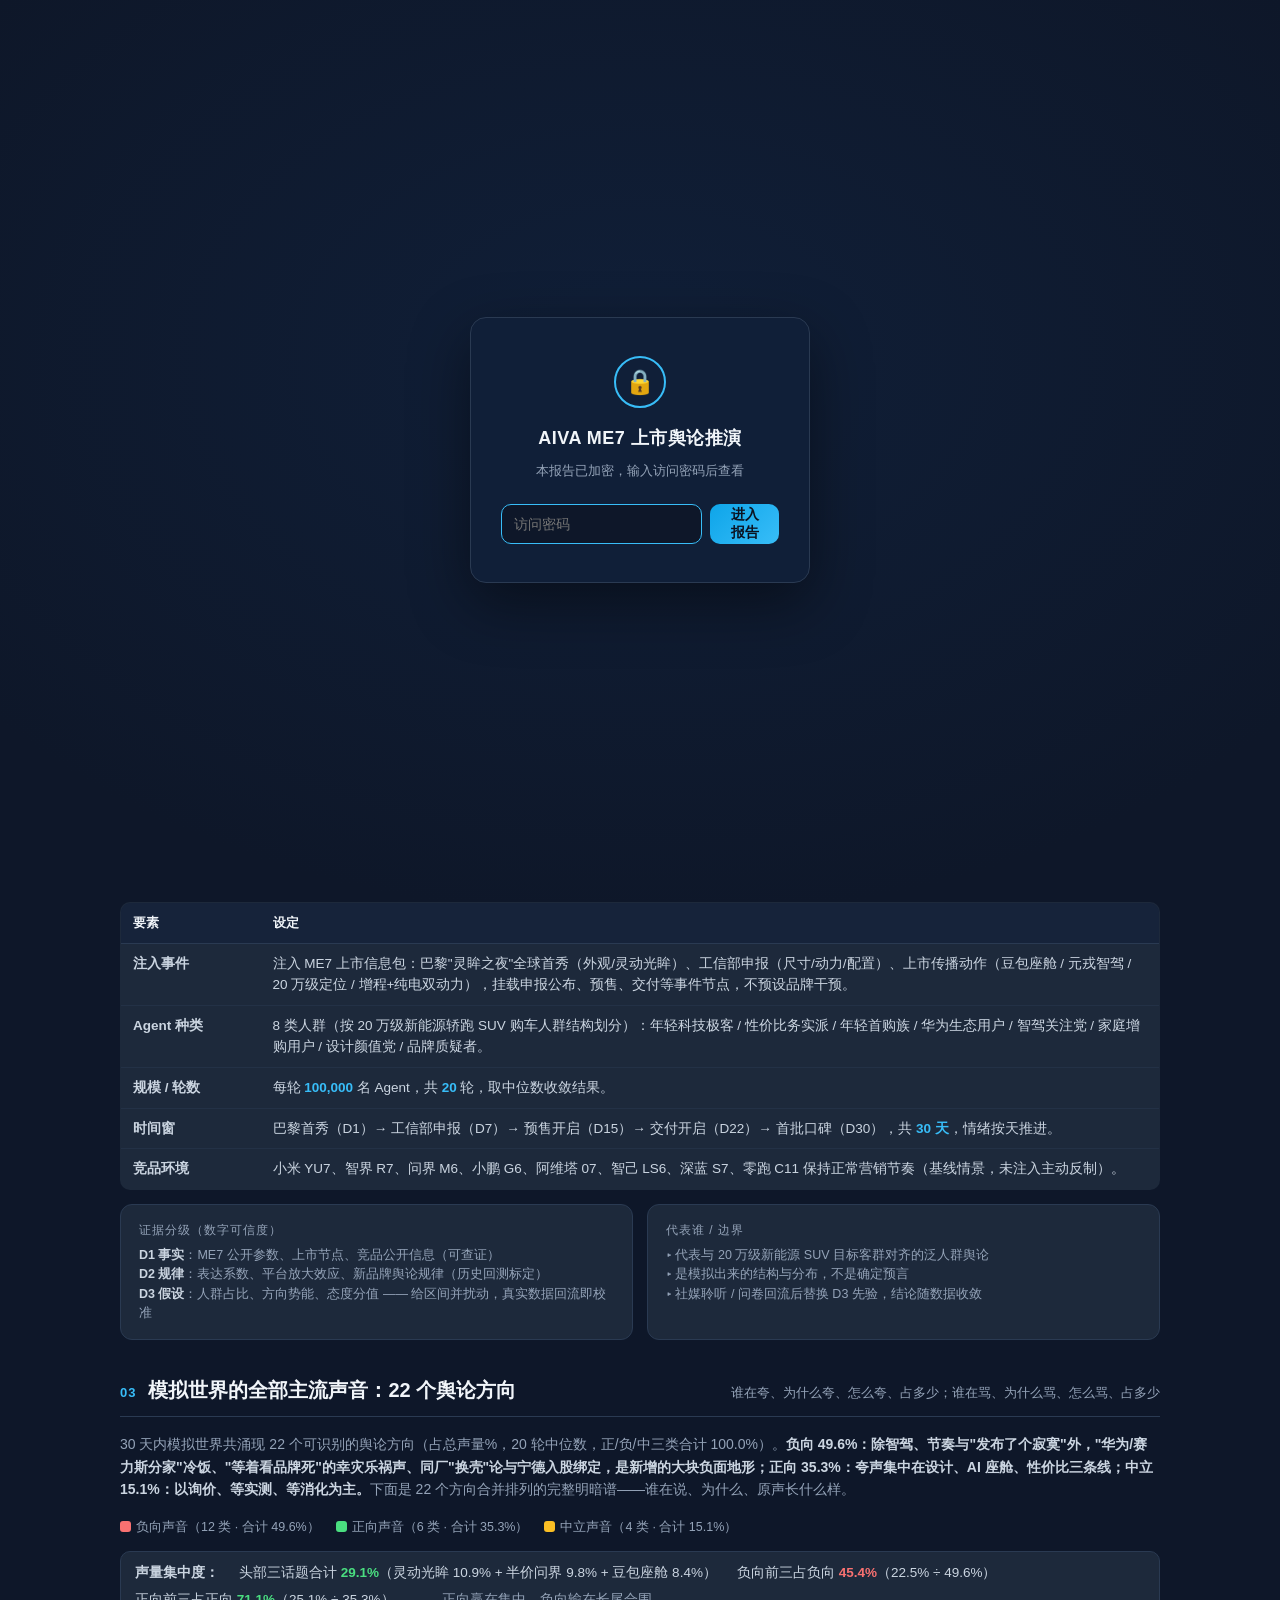
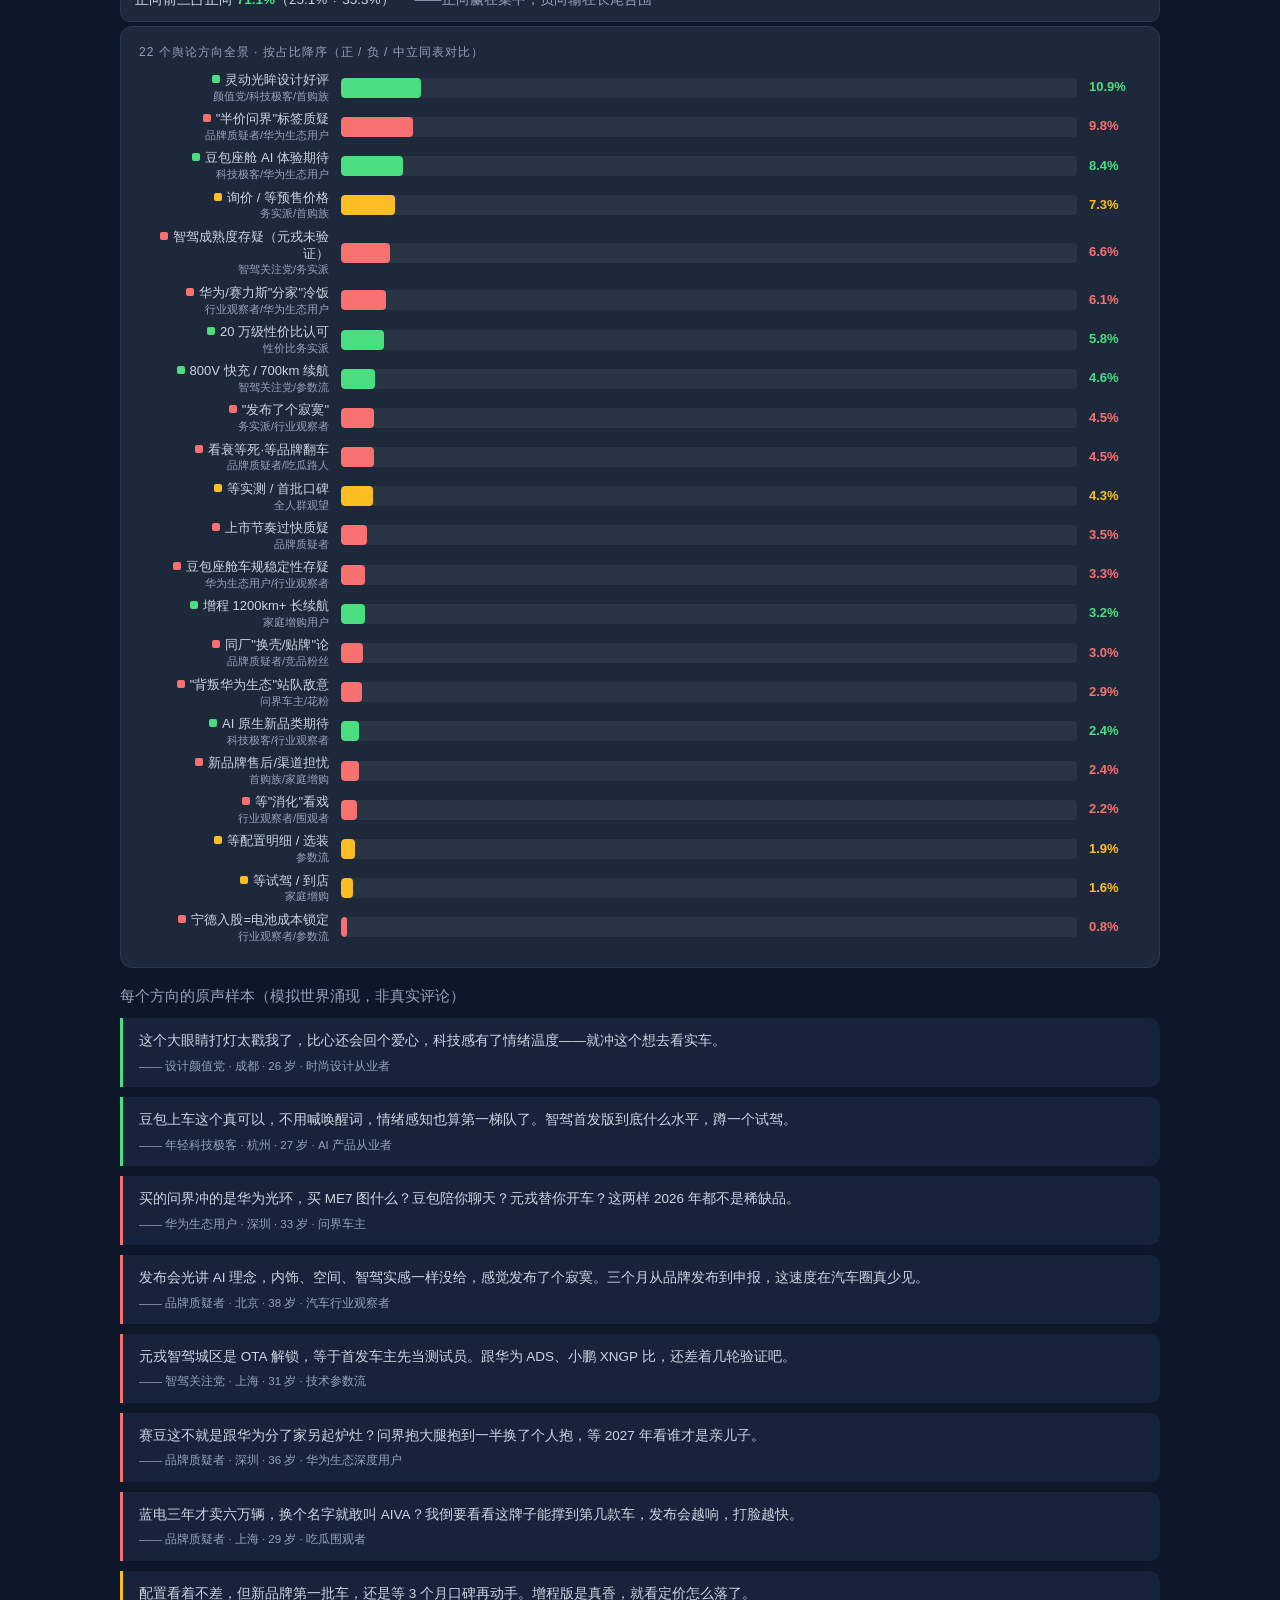
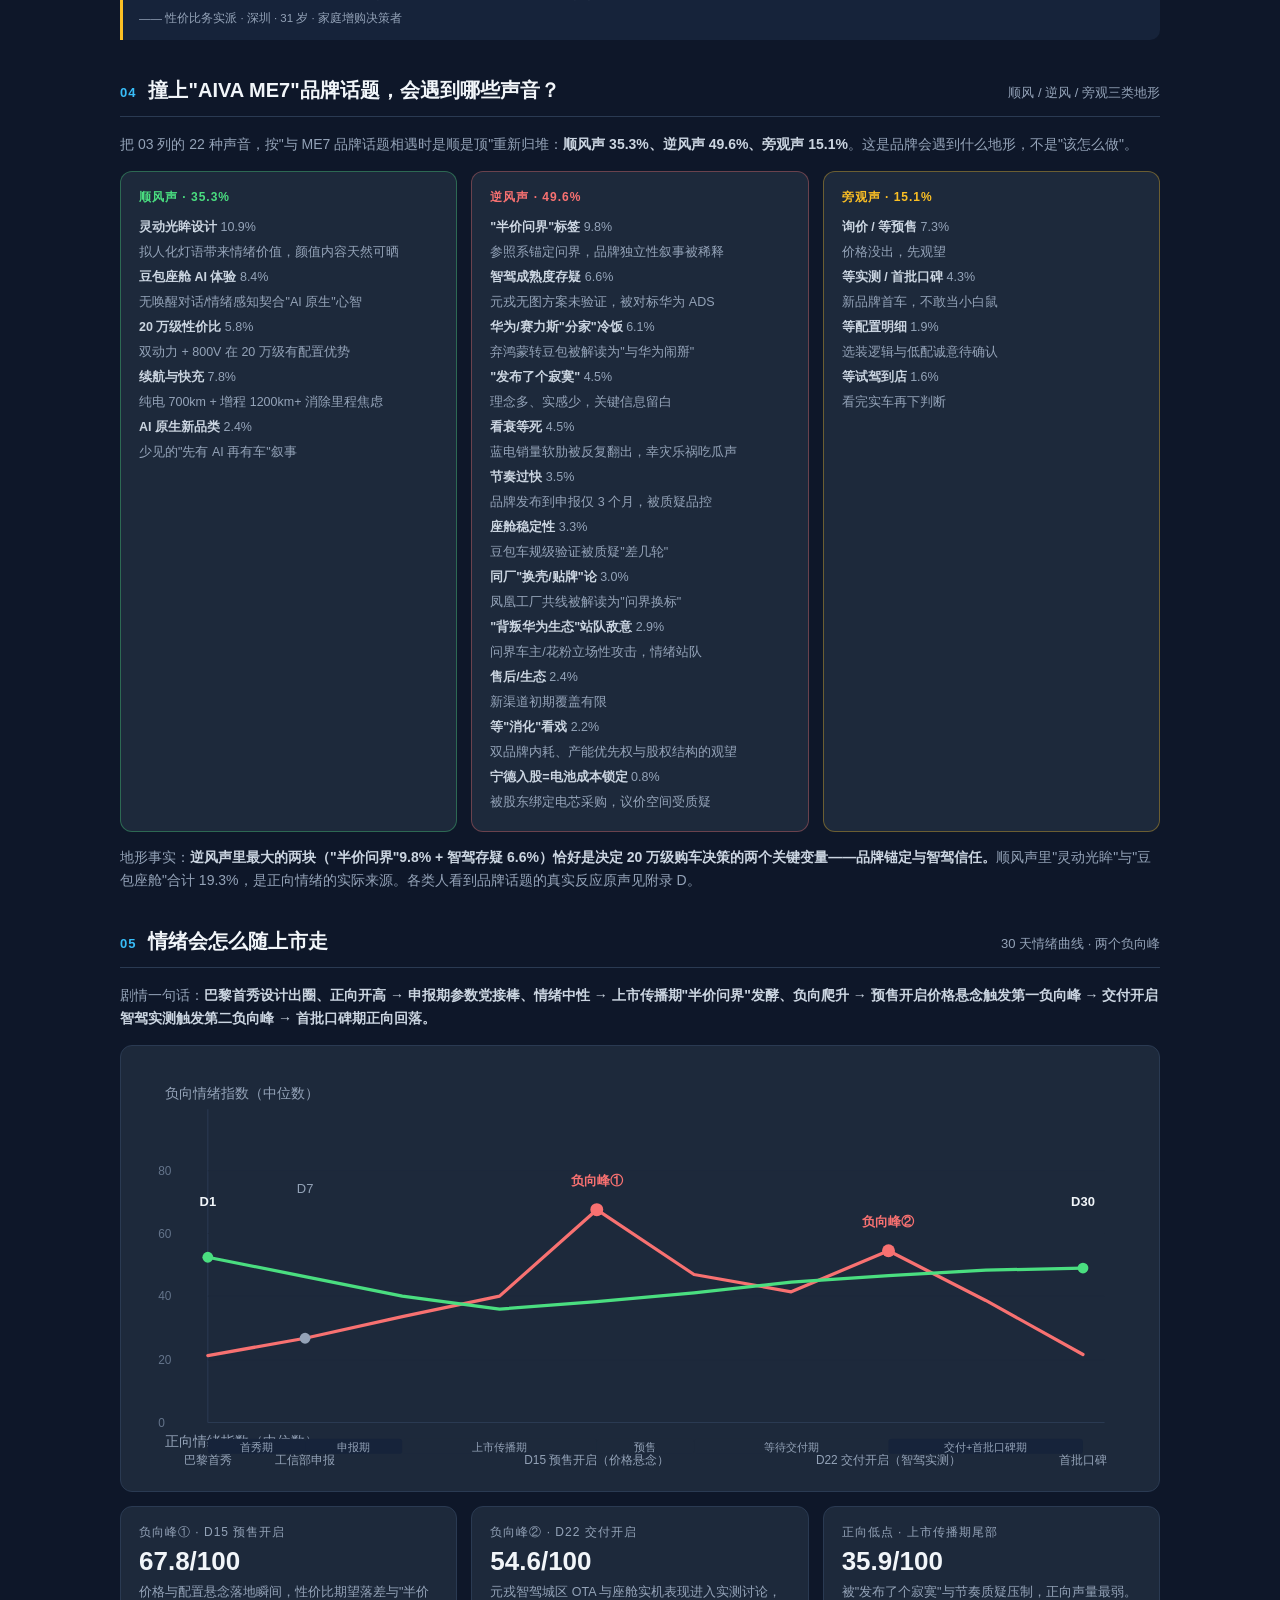
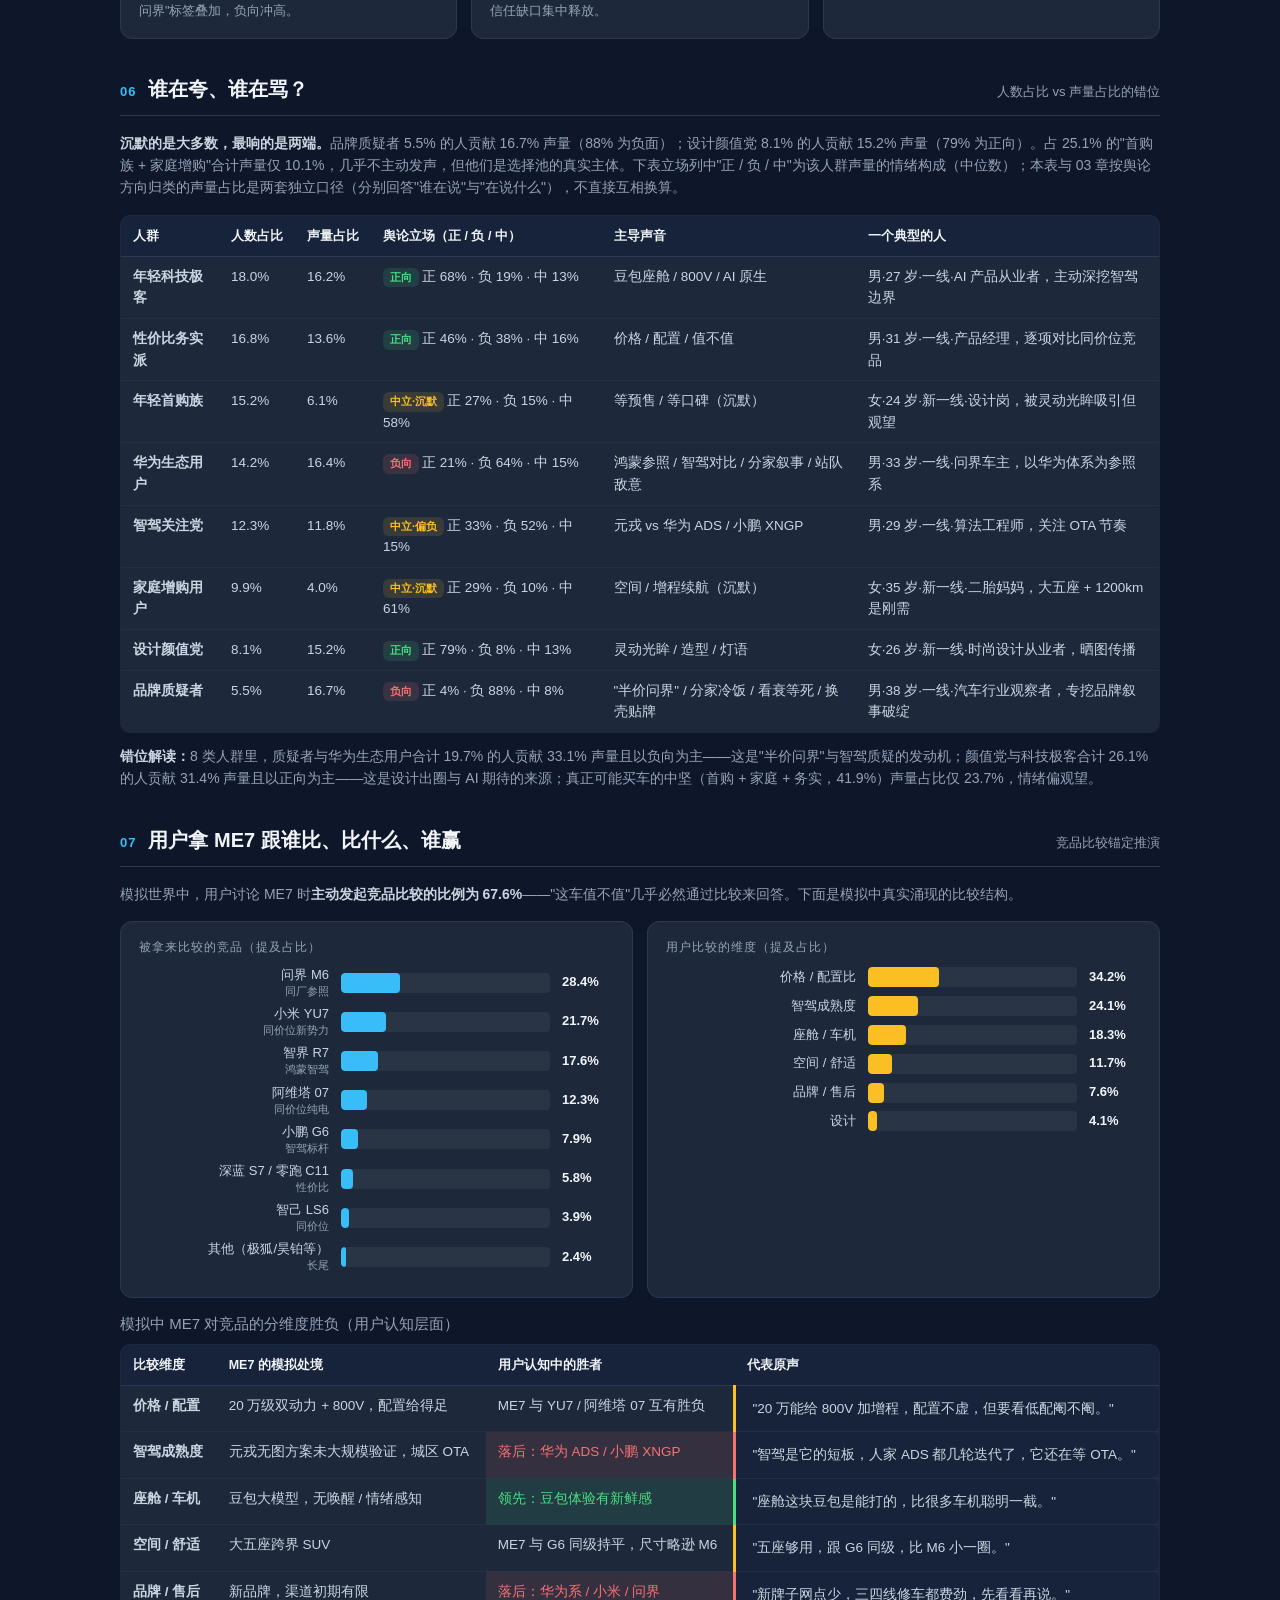
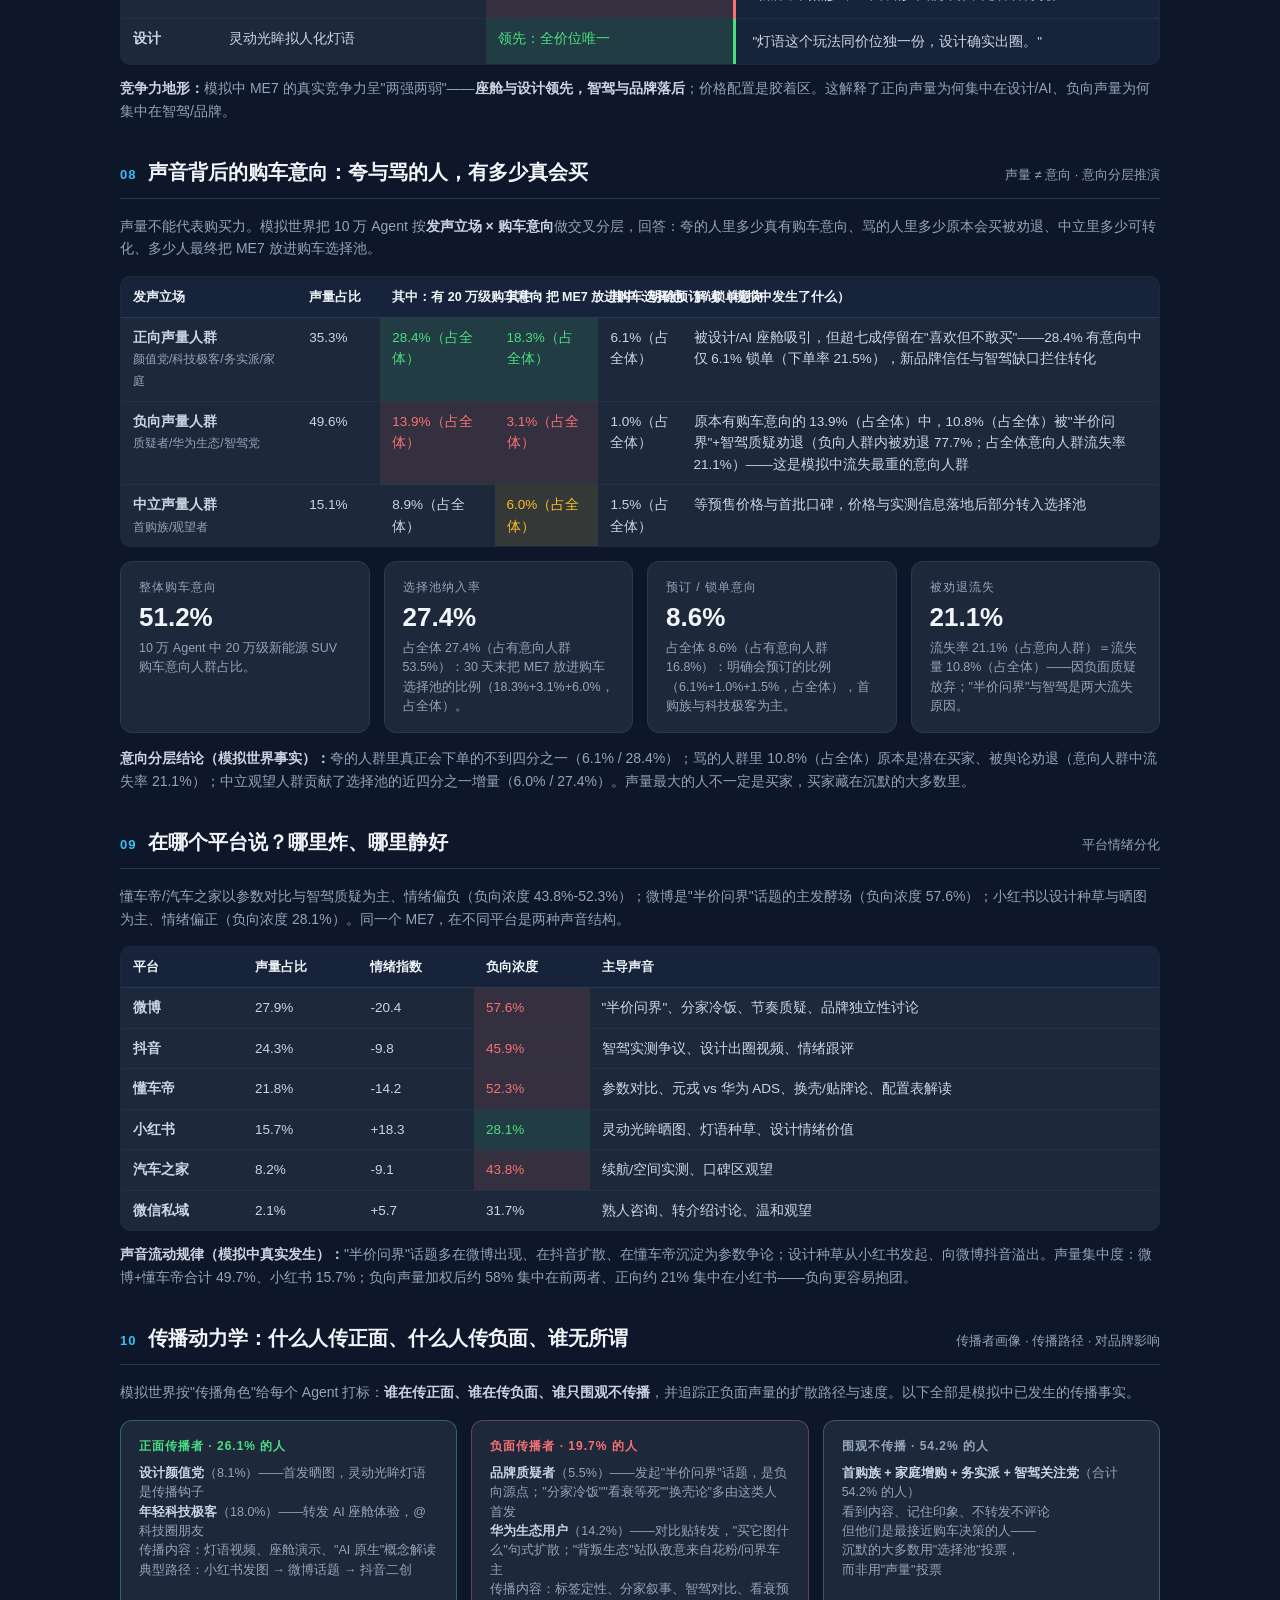
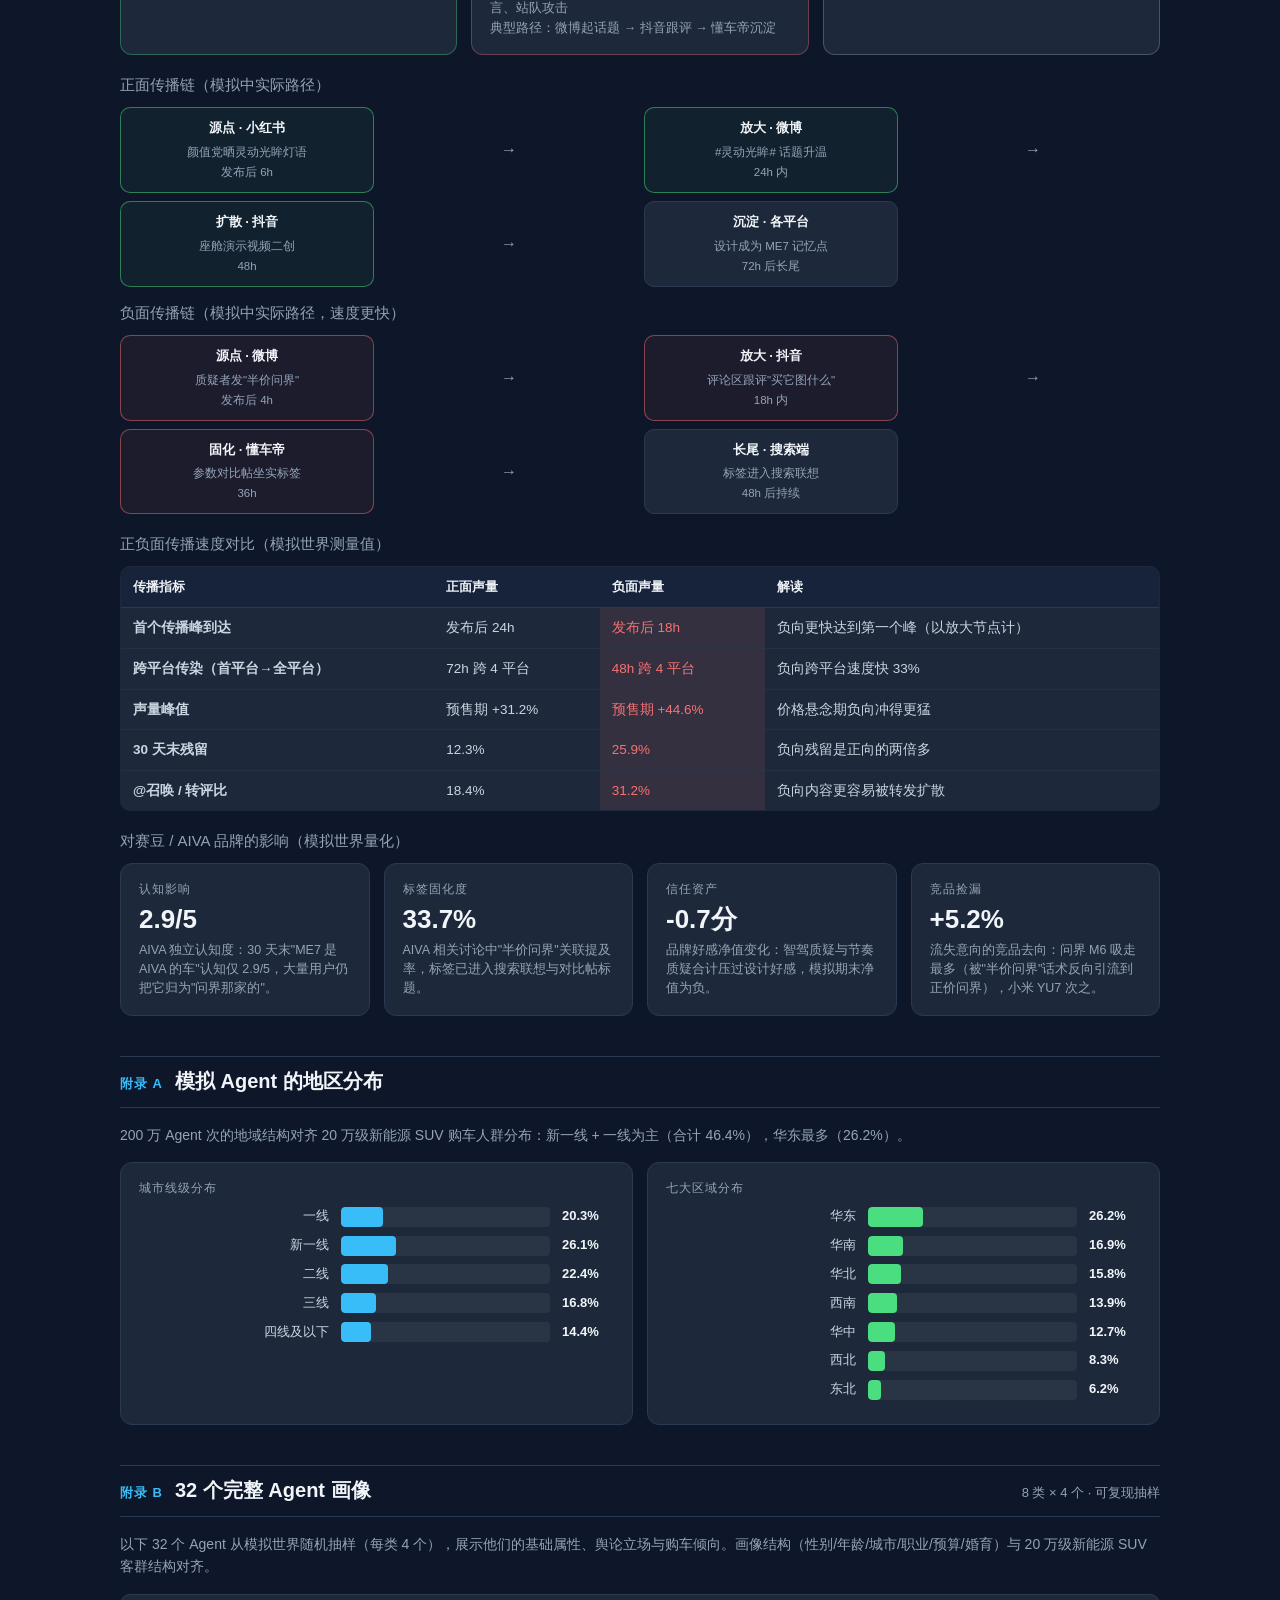
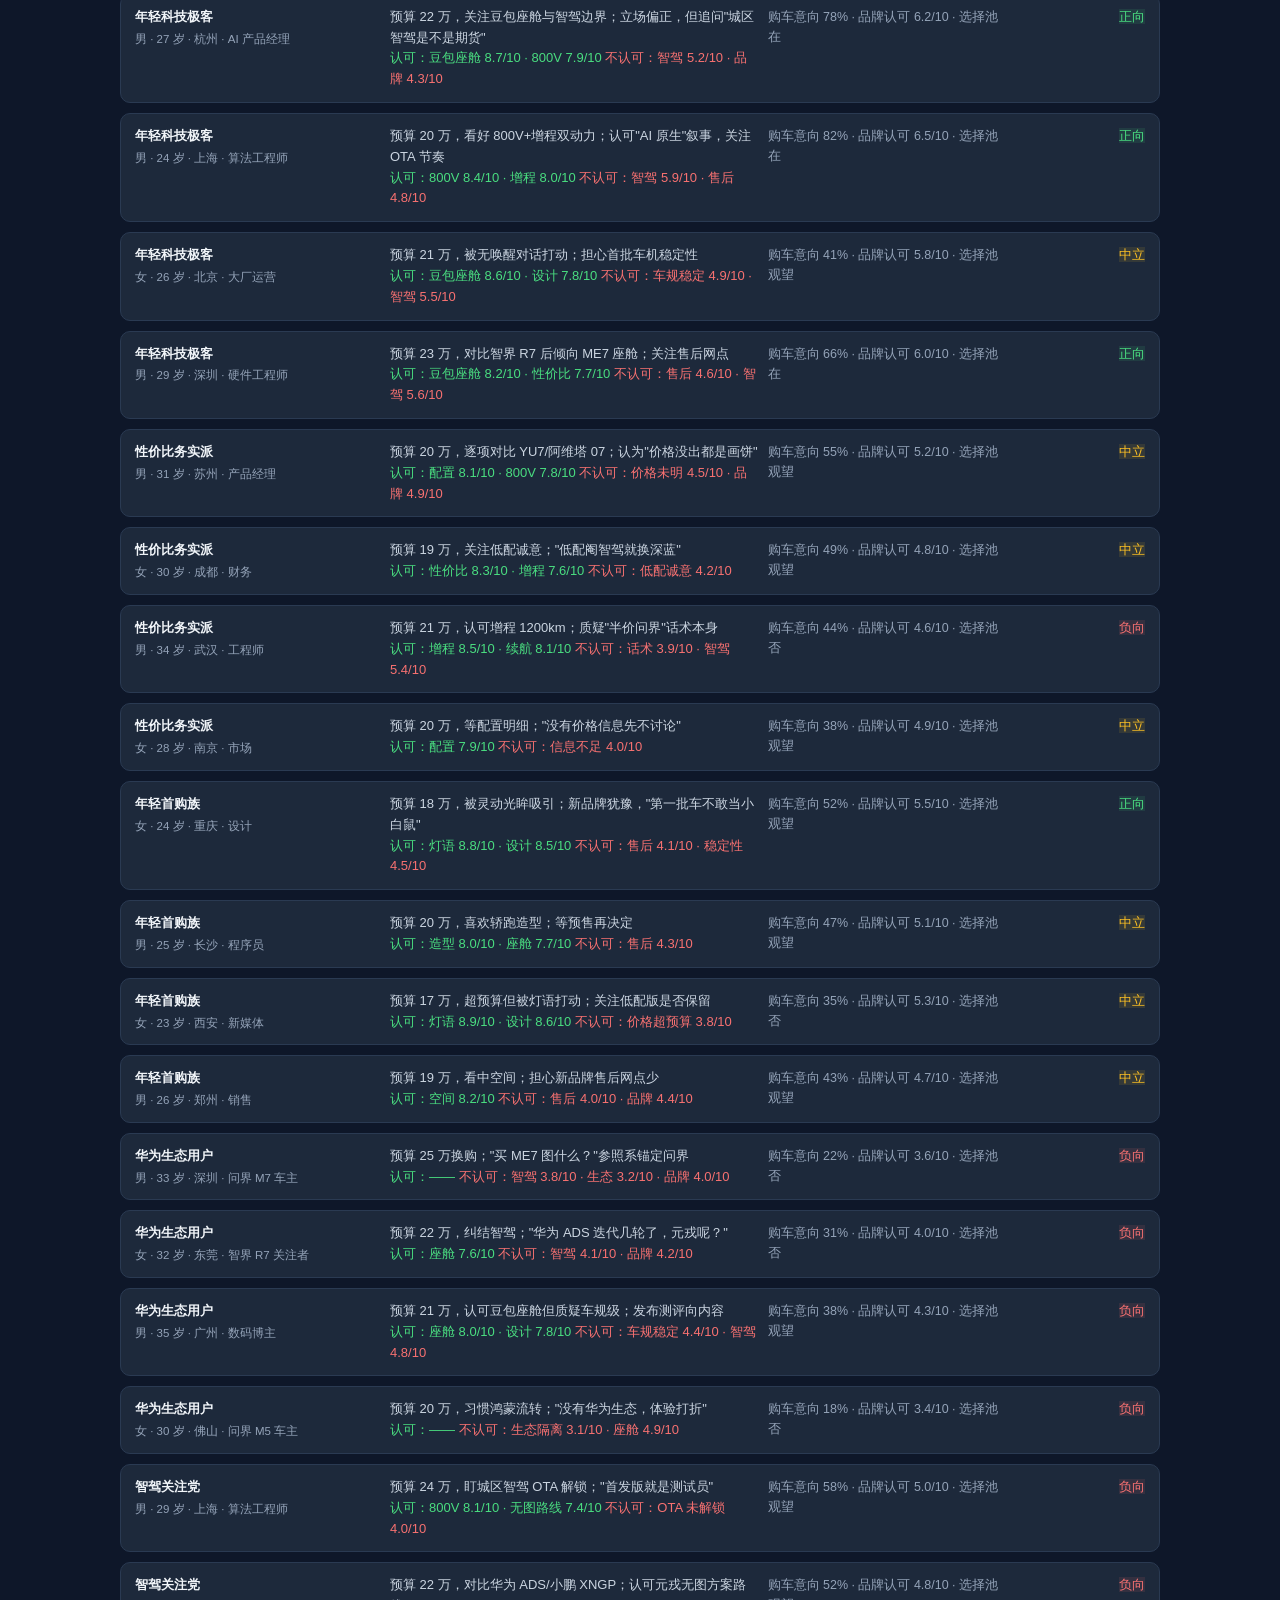
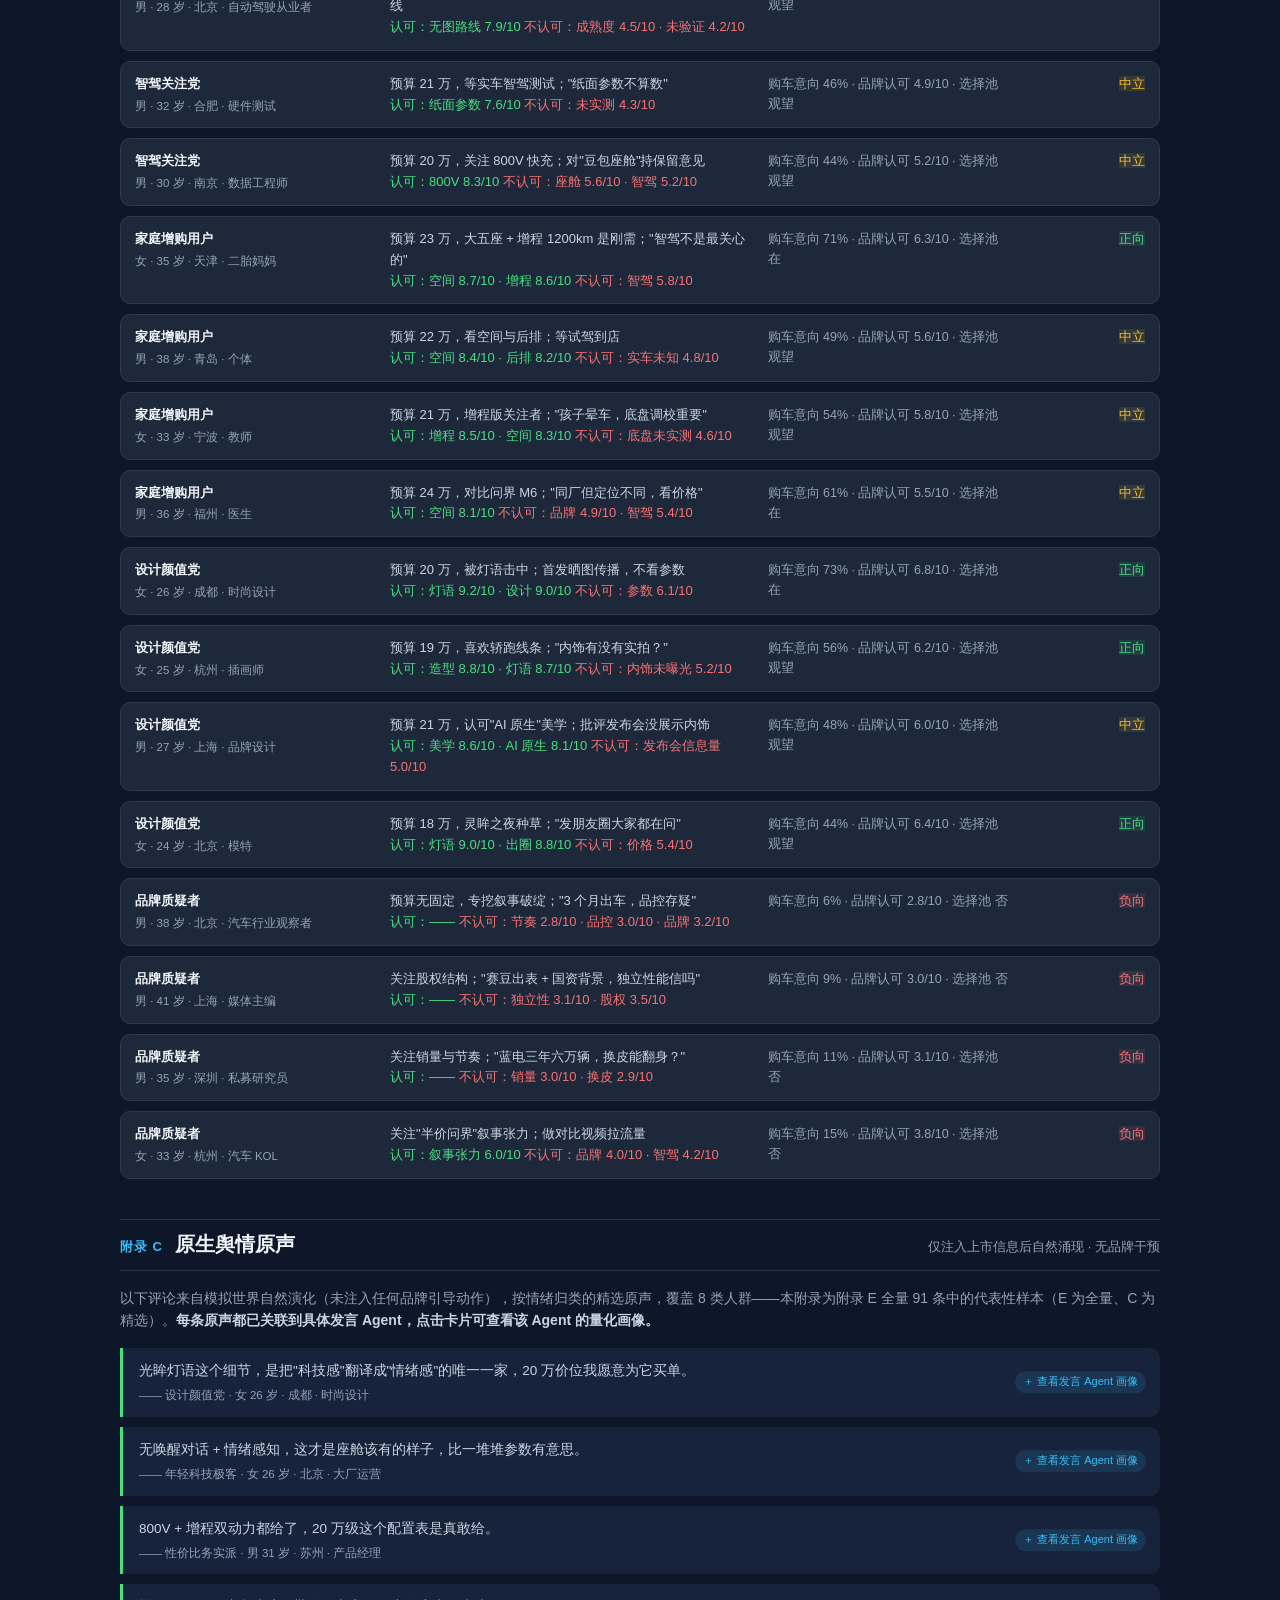
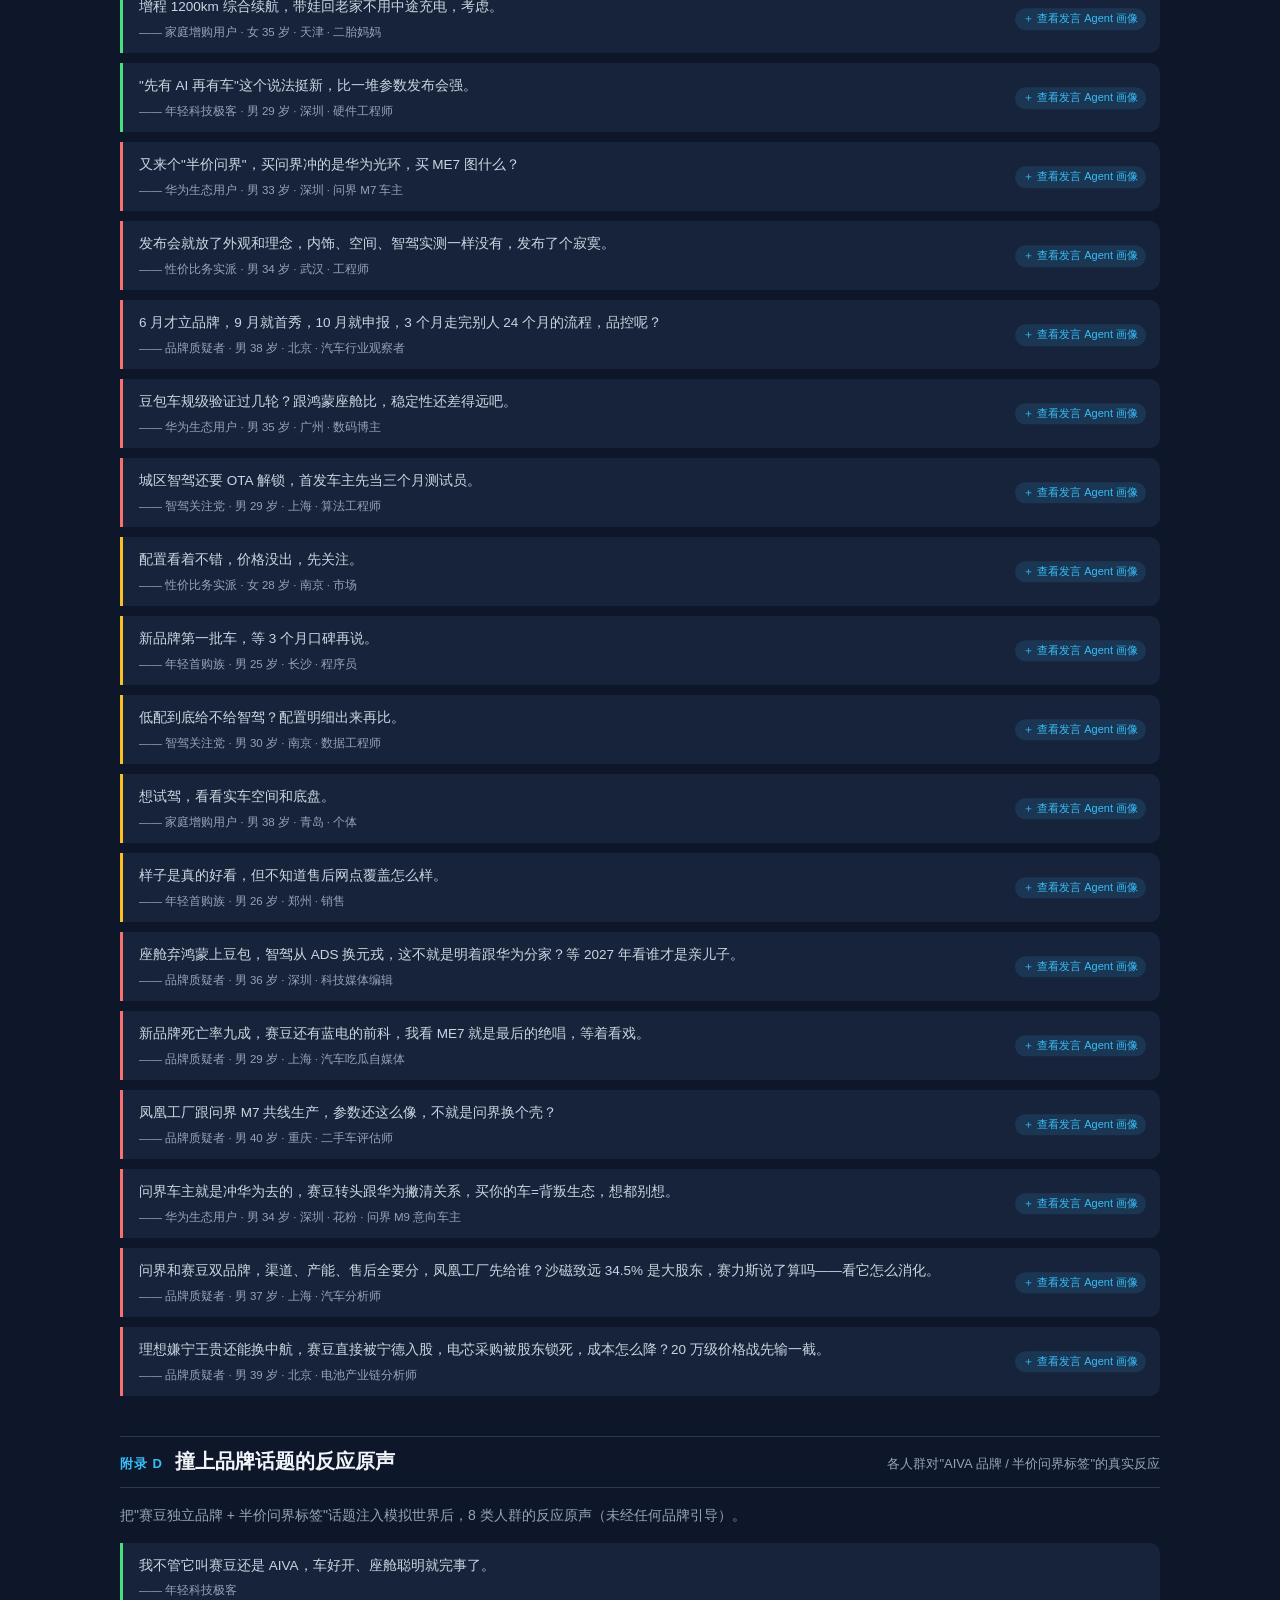
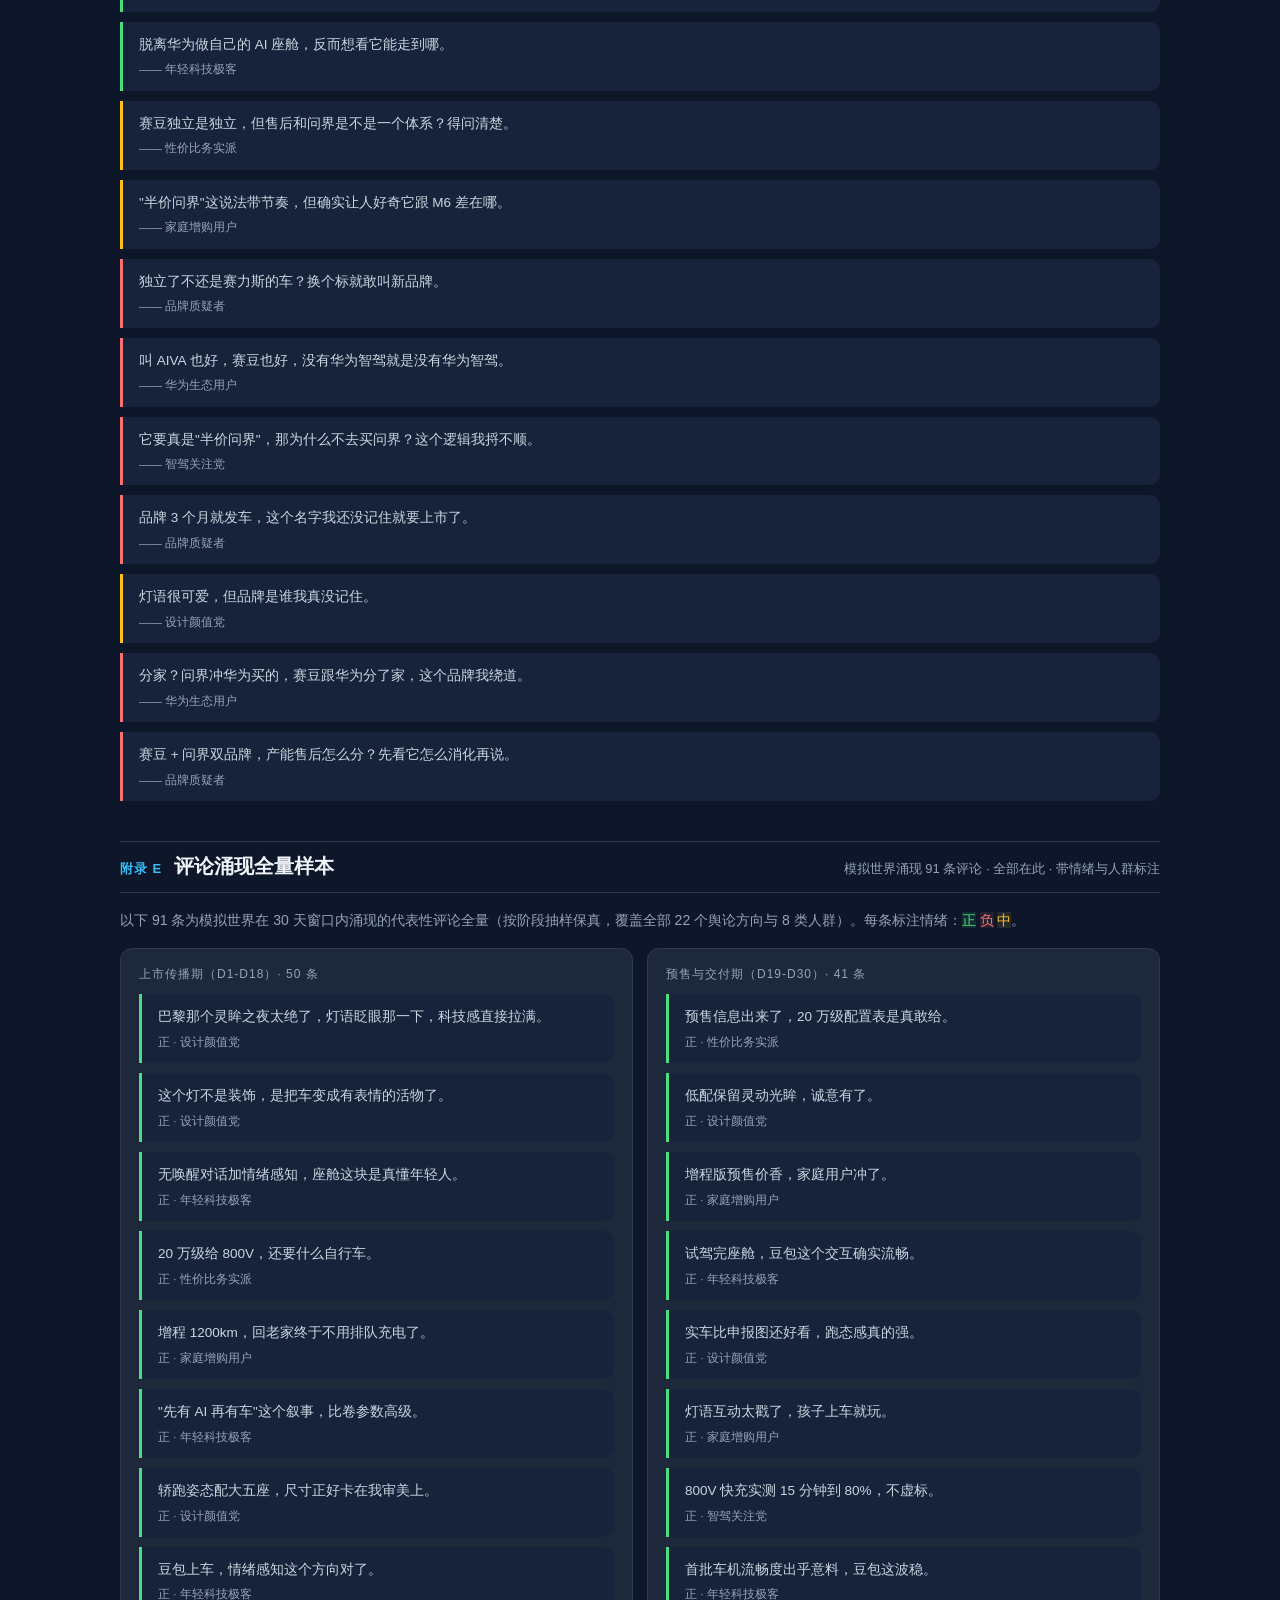
==== commit ef03a48a: "Protect ME7 report page with access password" ====
--- a/me7-launch-report.html
+++ b/me7-launch-report.html
@@ -141,7 +141,35 @@
     .sec-h .q{width:100%;text-align:left;margin-top:2px;}
   }
 </style>
-</head>
+<style>
+#lock{position:fixed;inset:0;z-index:9999;background:radial-gradient(1200px 800px at 50% 40%,#101F38 0%,#0E1729 70%);display:flex;align-items:center;justify-content:center;transition:opacity .3s;}
+.lock-card{width:340px;padding:38px 30px;background:#101F38;border:1px solid #2A3A52;border-radius:16px;text-align:center;box-shadow:0 20px 60px rgba(0,0,0,.45);}
+.lock-ring{width:52px;height:52px;margin:0 auto 16px;border-radius:50%;border:2px solid #38BDF8;display:flex;align-items:center;justify-content:center;color:#4ADE80;font-size:24px;}
+.lock-title{color:#F1F5F9;font-size:18px;font-weight:700;letter-spacing:.5px;}
+.lock-sub{color:#94A3B8;font-size:13px;margin:8px 0 22px;}
+.lock-in{display:flex;gap:8px;}
+.lock-in input{flex:1;background:#0E1729;border:1px solid #2A3A52;color:#F1F5F9;padding:11px 12px;border-radius:10px;font-size:14px;outline:none;}
+.lock-in input:focus{border-color:#38BDF8;}
+.lock-in button{background:linear-gradient(135deg,#0EA5E9,#38BDF8);color:#0B1220;border:0;border-radius:10px;padding:0 16px;font-size:14px;font-weight:700;cursor:pointer;}
+.lock-in button:hover{filter:brightness(1.08);}
+.err{display:none;color:#F87171;font-size:12px;margin-top:12px;}
+#lock.shake .lock-card{animation:lockShake .35s;}
+@keyframes lockShake{0%,100%{transform:translateX(0)}25%{transform:translateX(-8px)}75%{transform:translateX(8px)}}
+@media(max-width:480px){.lock-card{width:calc(100% - 48px);}}
+</style></head>
+
+<div id="lock">
+  <div class="lock-card">
+    <div class="lock-ring">&#128274;</div>
+    <div class="lock-title">AIVA ME7 上市舆论推演</div>
+    <div class="lock-sub">本报告已加密，输入访问密码后查看</div>
+    <div class="lock-in">
+      <input type="password" placeholder="访问密码" autocomplete="off">
+      <button type="button">进入报告</button>
+    </div>
+    <div class="err">密码错误，请重试</div>
+  </div>
+</div>
 <body>
 <div class="wrap">
 
@@ -819,5 +847,21 @@
 
 
 </div>
+
+<script>
+(function(){
+  var KEY='me7', S='me7_locked_v1';
+  var lock=document.getElementById('lock');
+  if(!lock) return;
+  try{ if(sessionStorage.getItem(S)){ lock.parentNode.removeChild(lock); return; } }catch(e){}
+  var input=lock.querySelector('input'), btn=lock.querySelector('button'), err=lock.querySelector('.err');
+  function unlock(){ try{ sessionStorage.setItem(S,'1'); }catch(e){} lock.style.opacity='0'; setTimeout(function(){ lock.parentNode.removeChild(lock); },300); }
+  function deny(){ err.style.display='block'; input.value=''; input.focus(); lock.classList.remove('shake'); void lock.offsetWidth; lock.classList.add('shake'); }
+  function check(){ (input.value.trim()===KEY) ? unlock() : deny(); }
+  btn.addEventListener('click', check);
+  input.addEventListener('keydown', function(ev){ if(ev.key==='Enter') check(); });
+  input.focus();
+})();
+</script>
 </body>
 </html>
